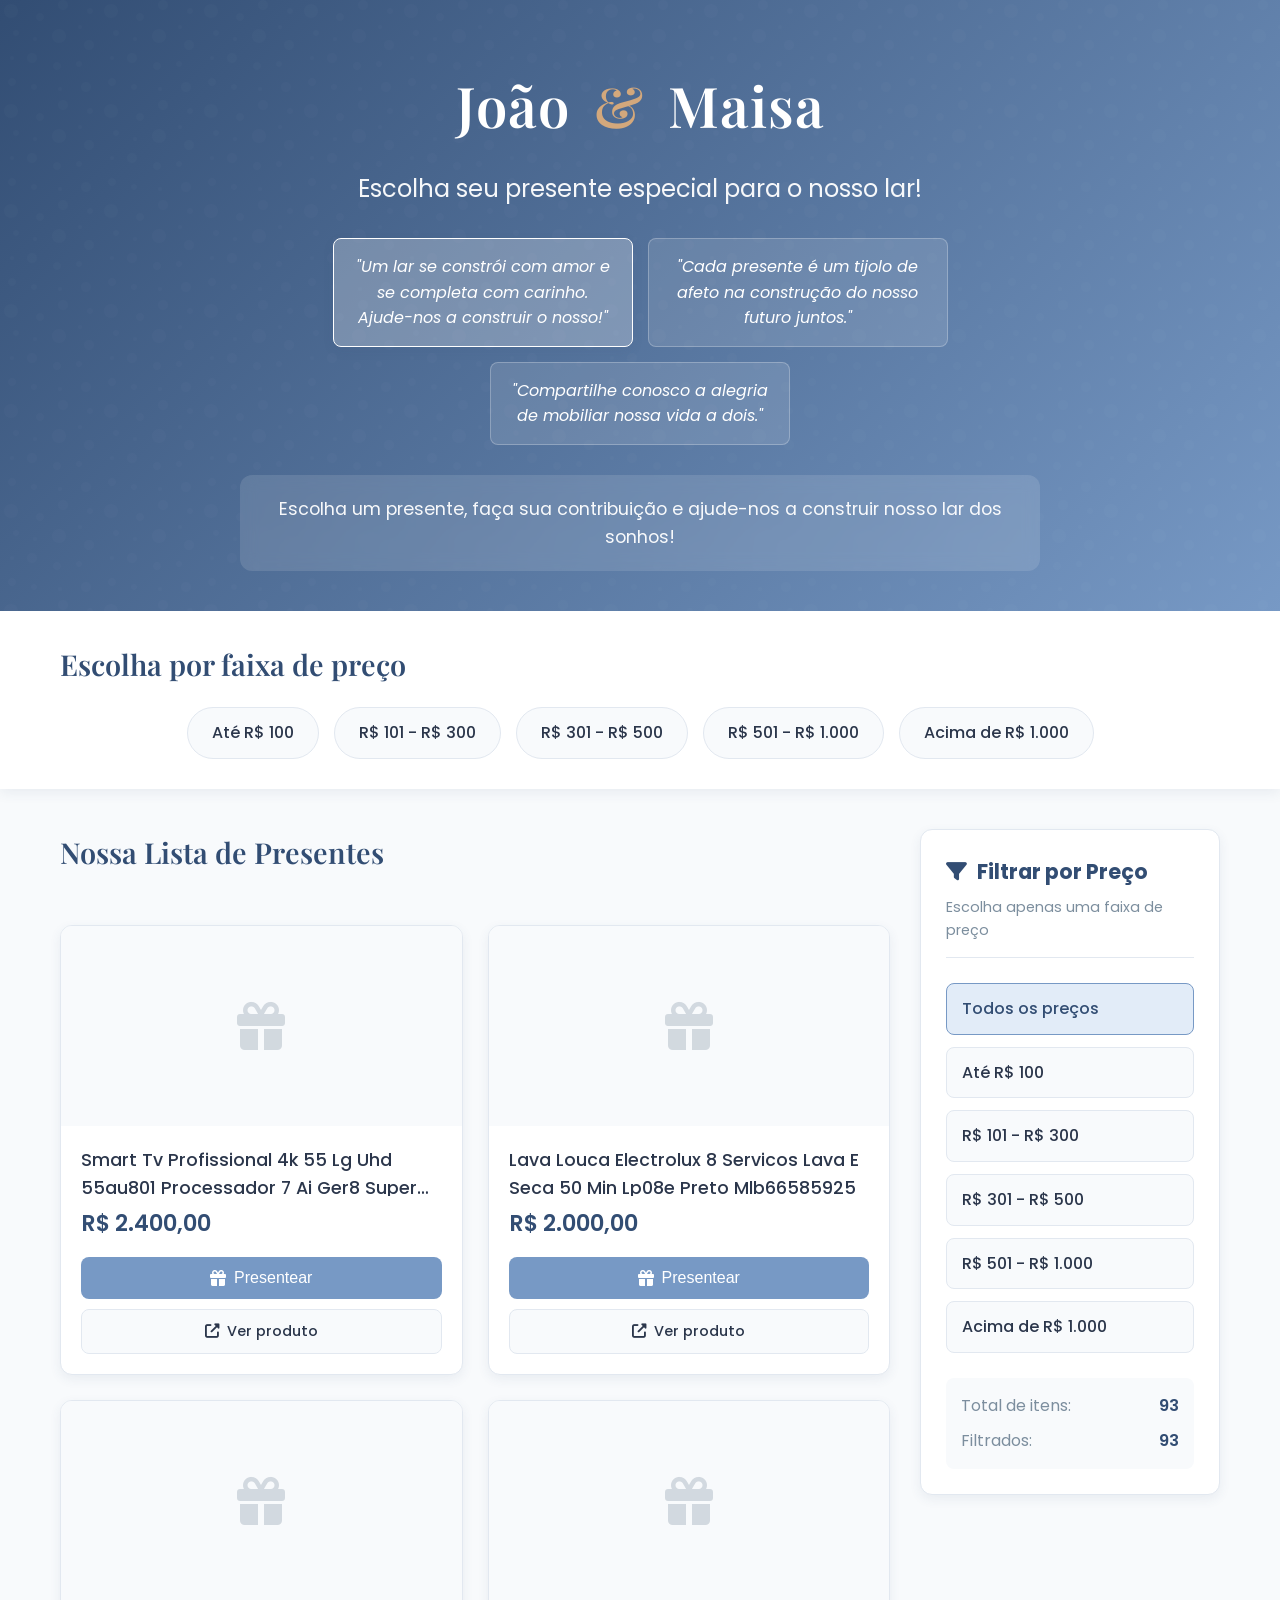
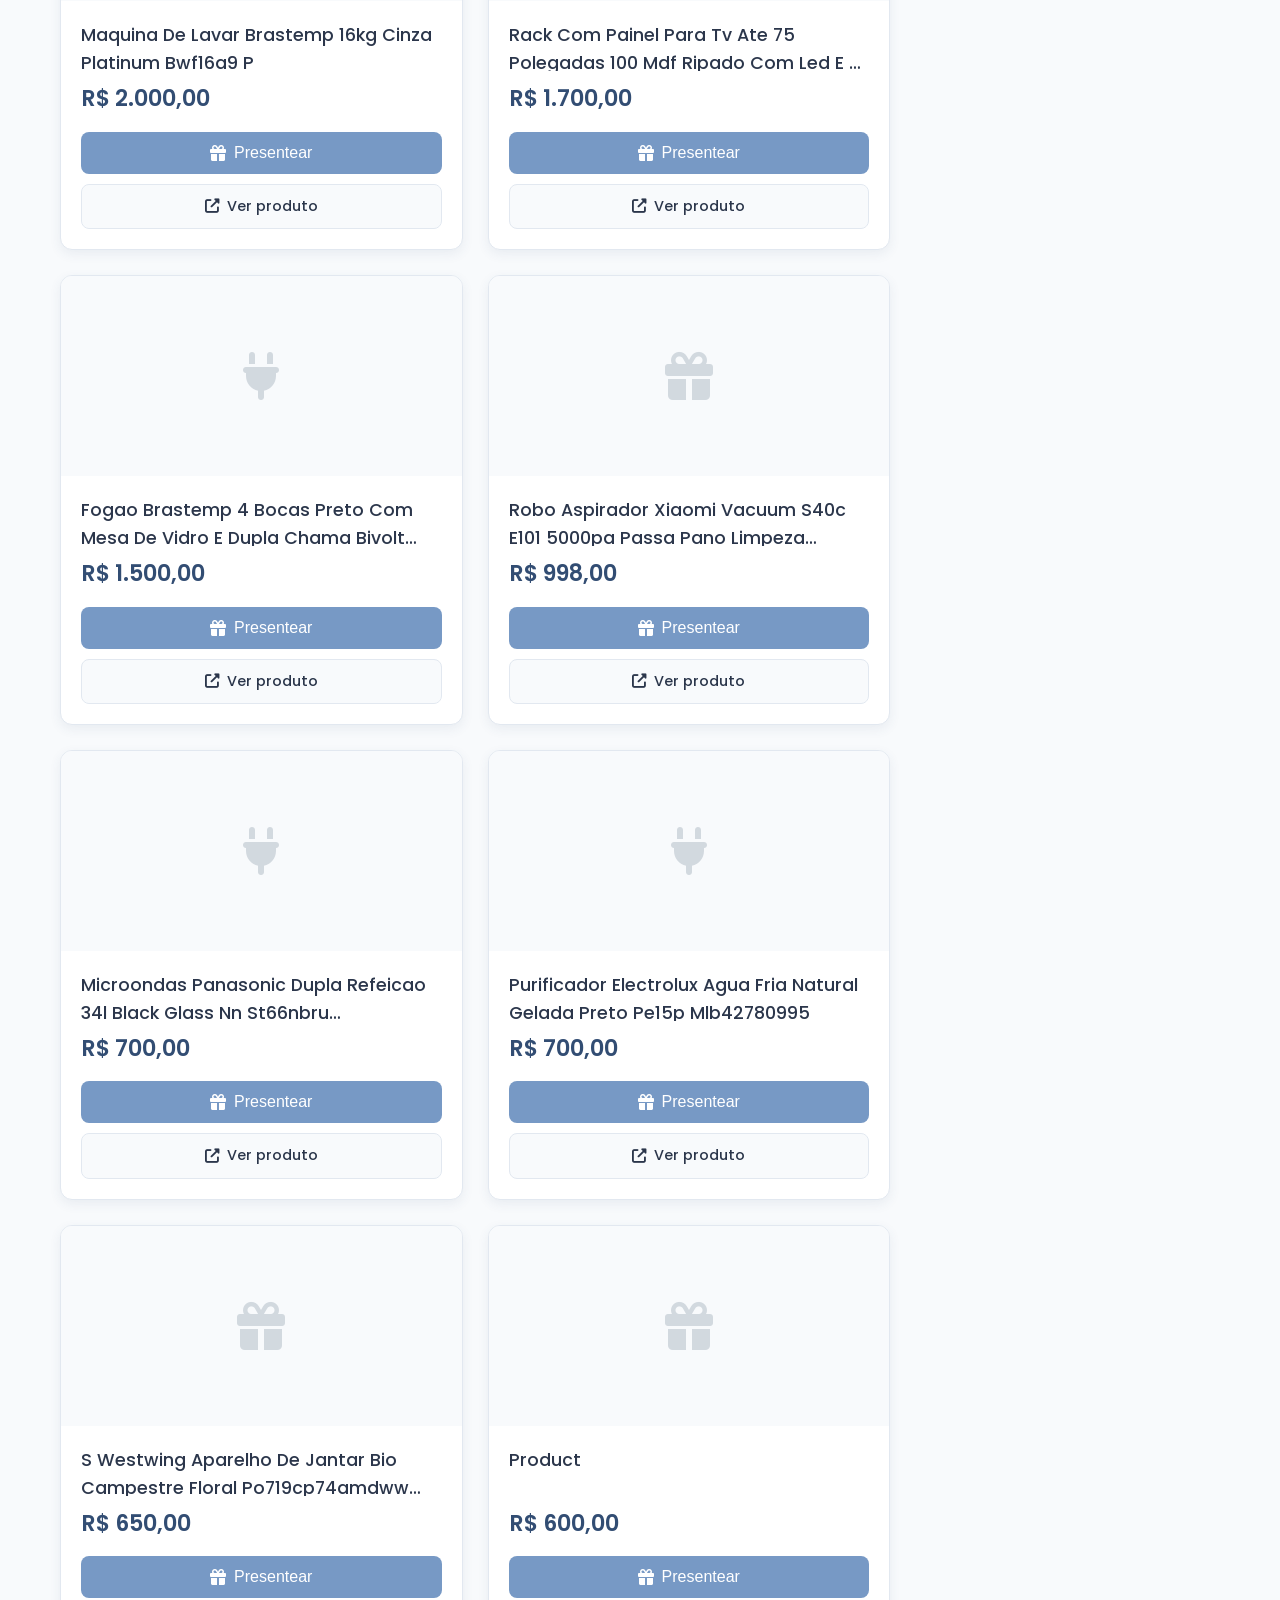
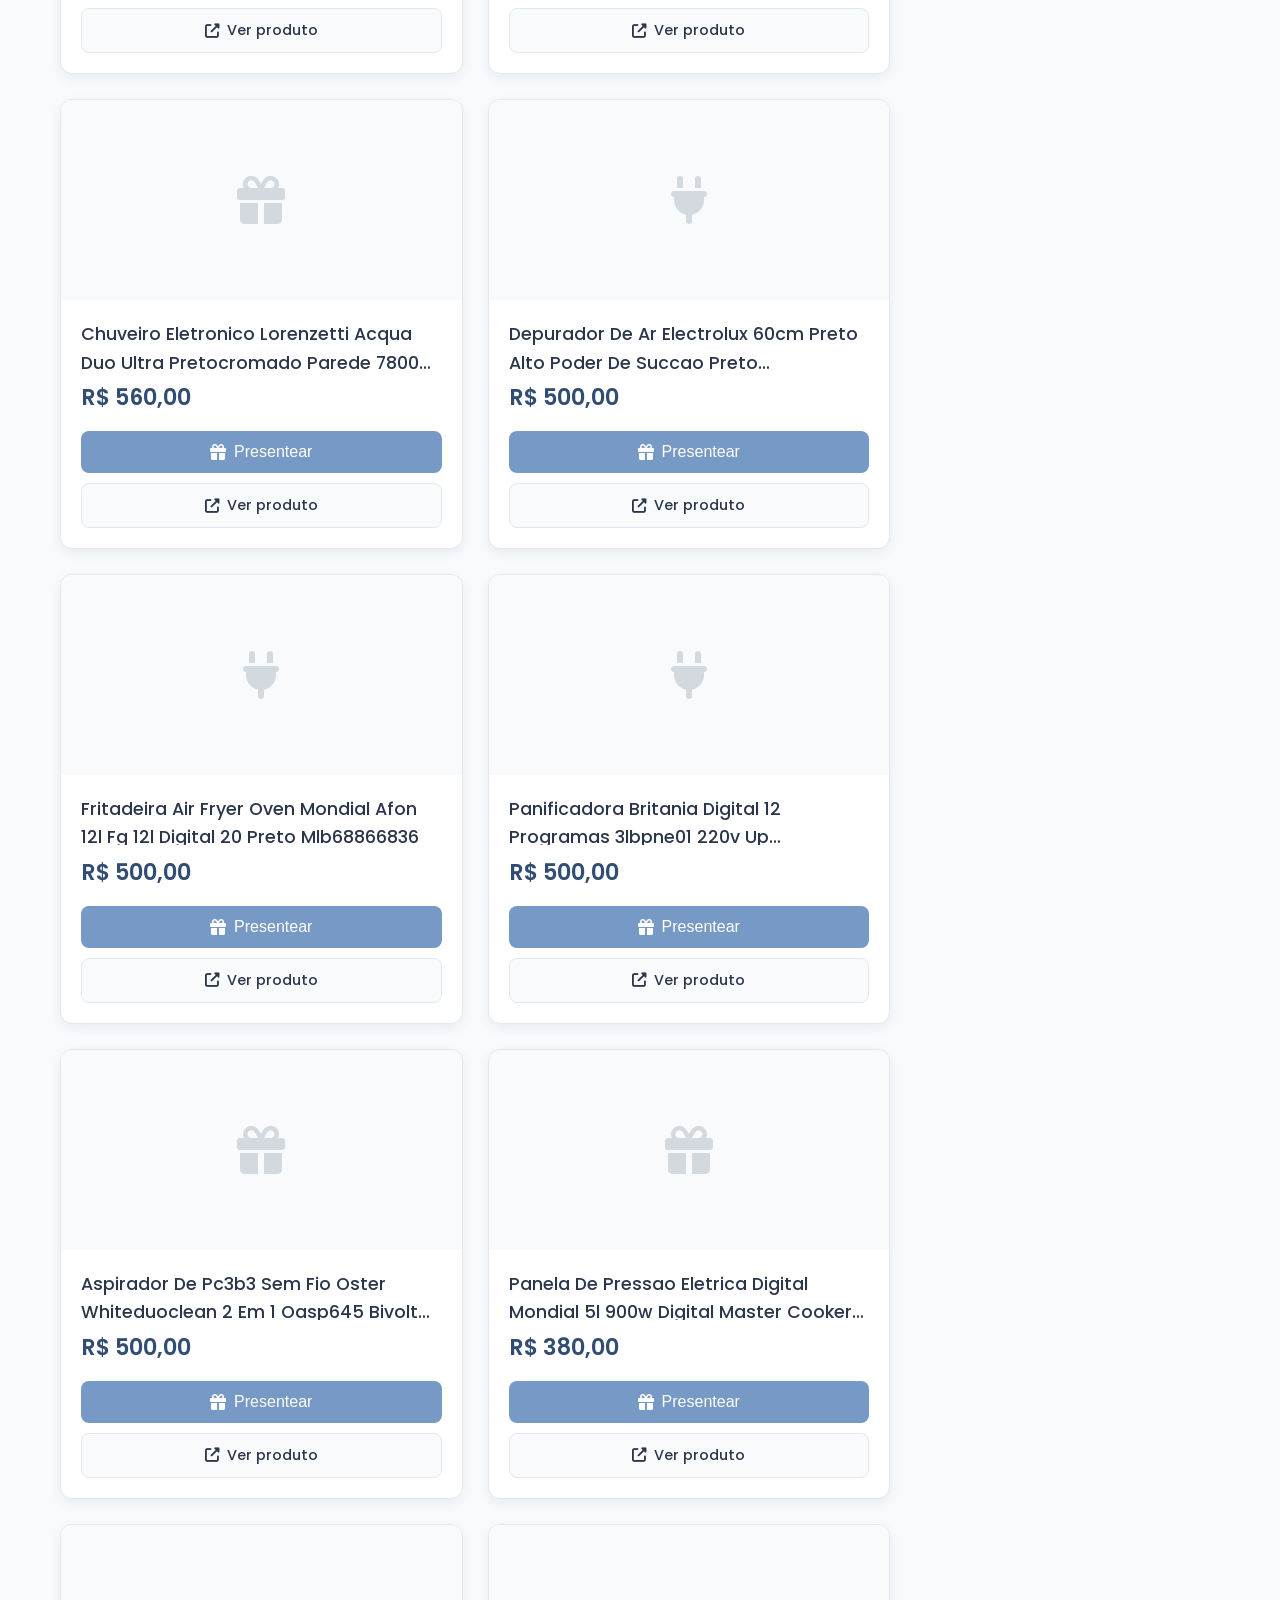
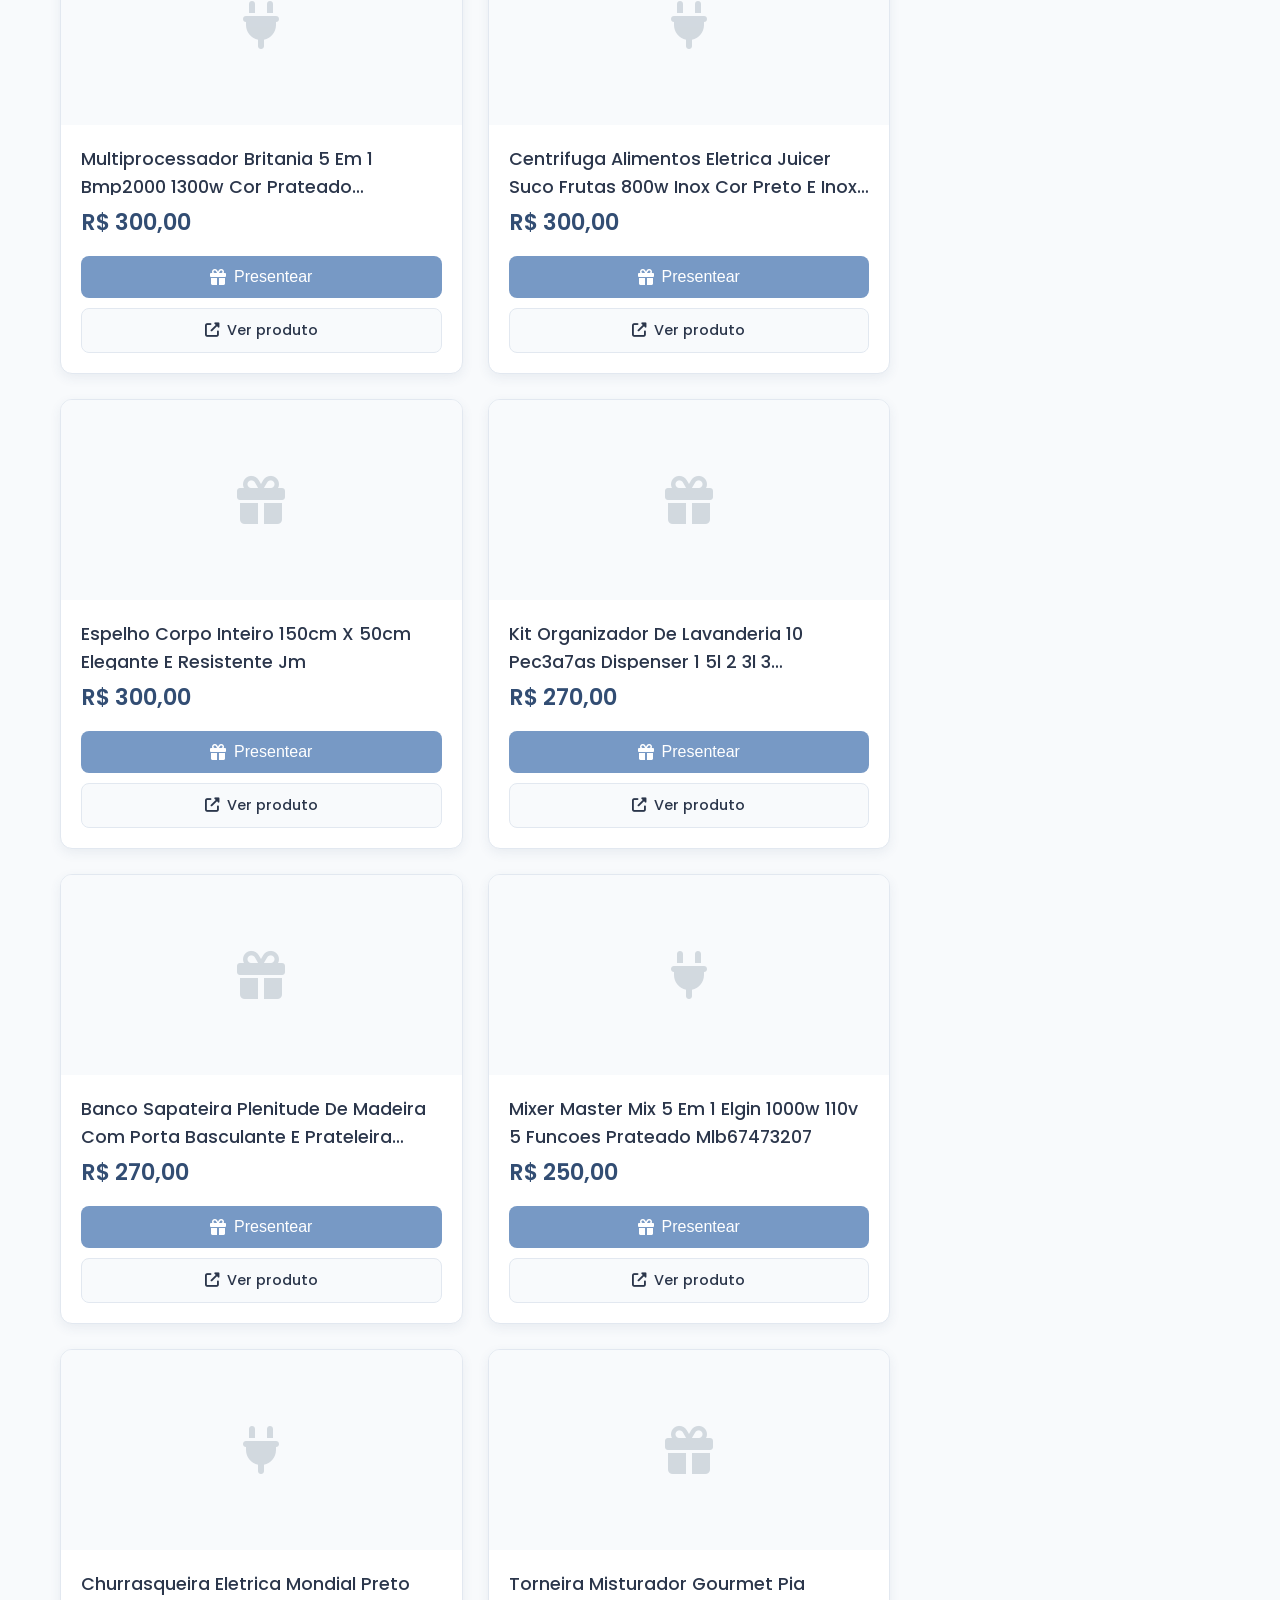
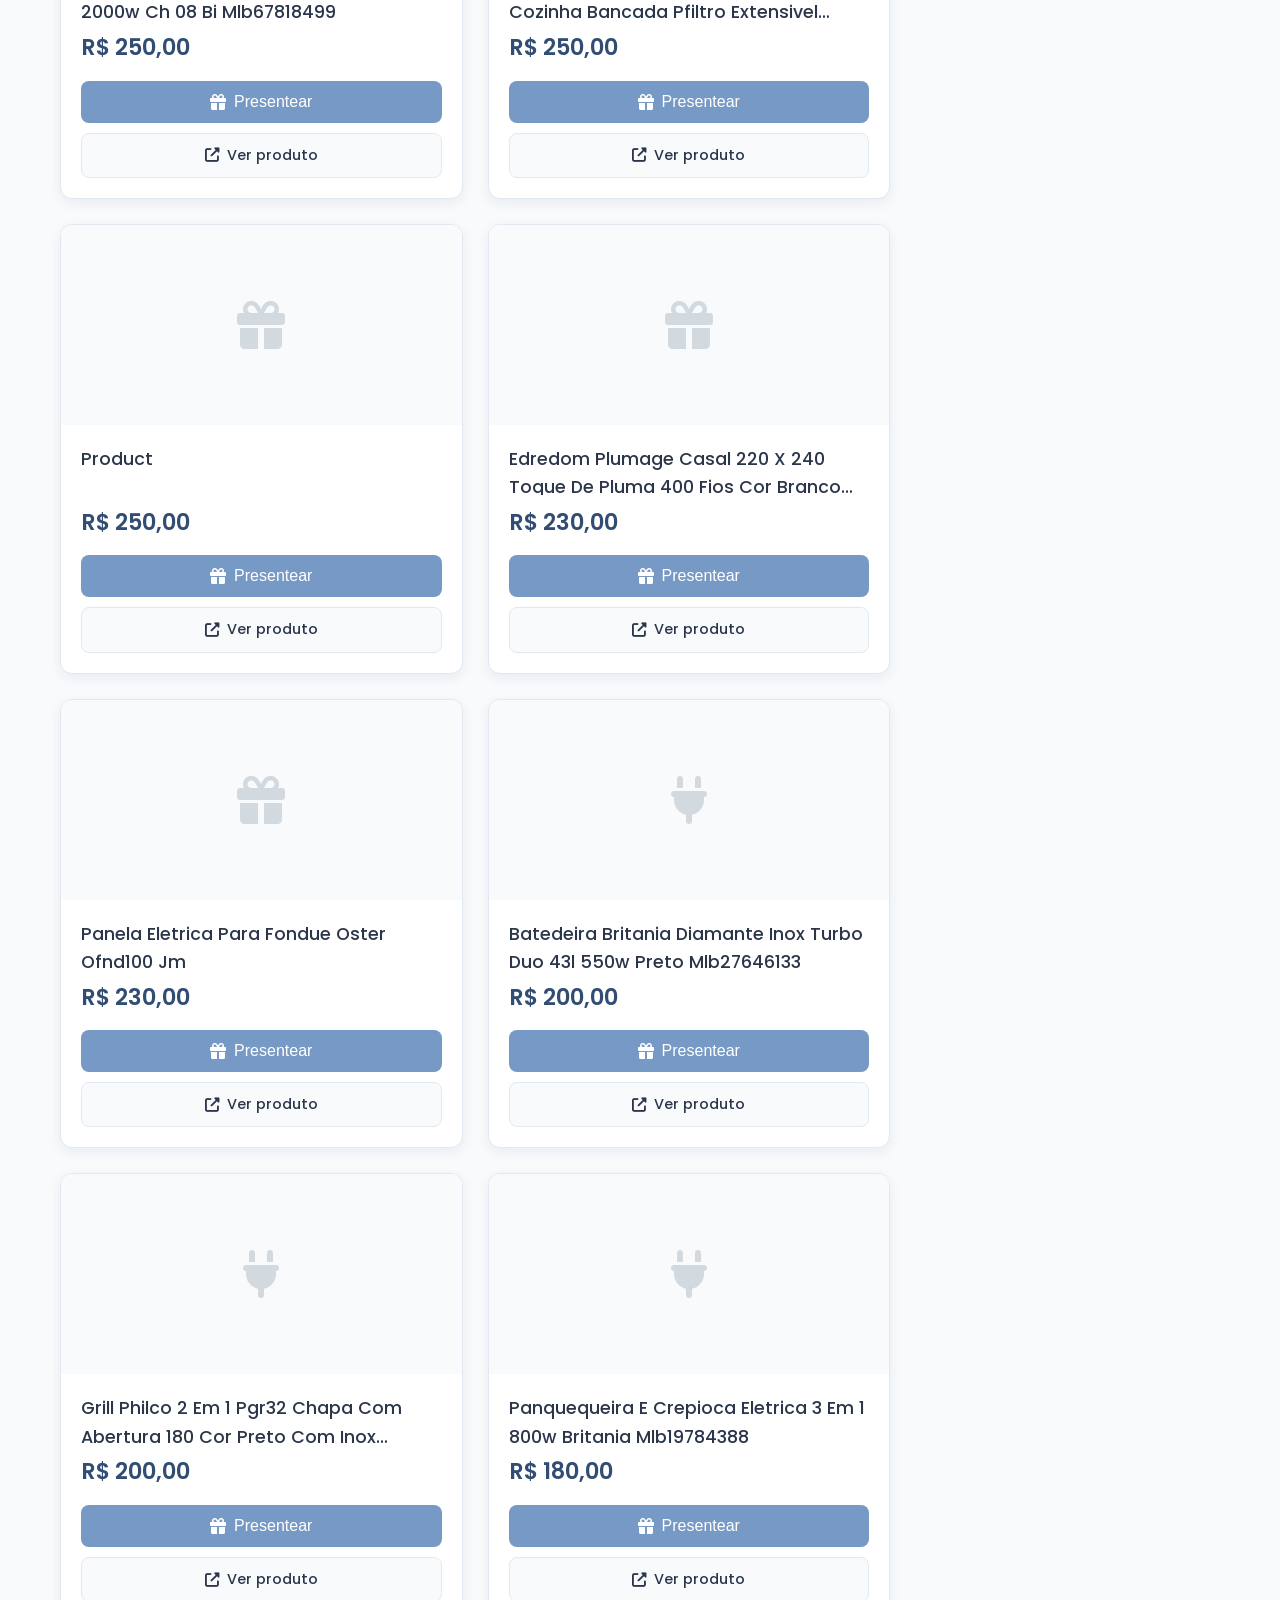
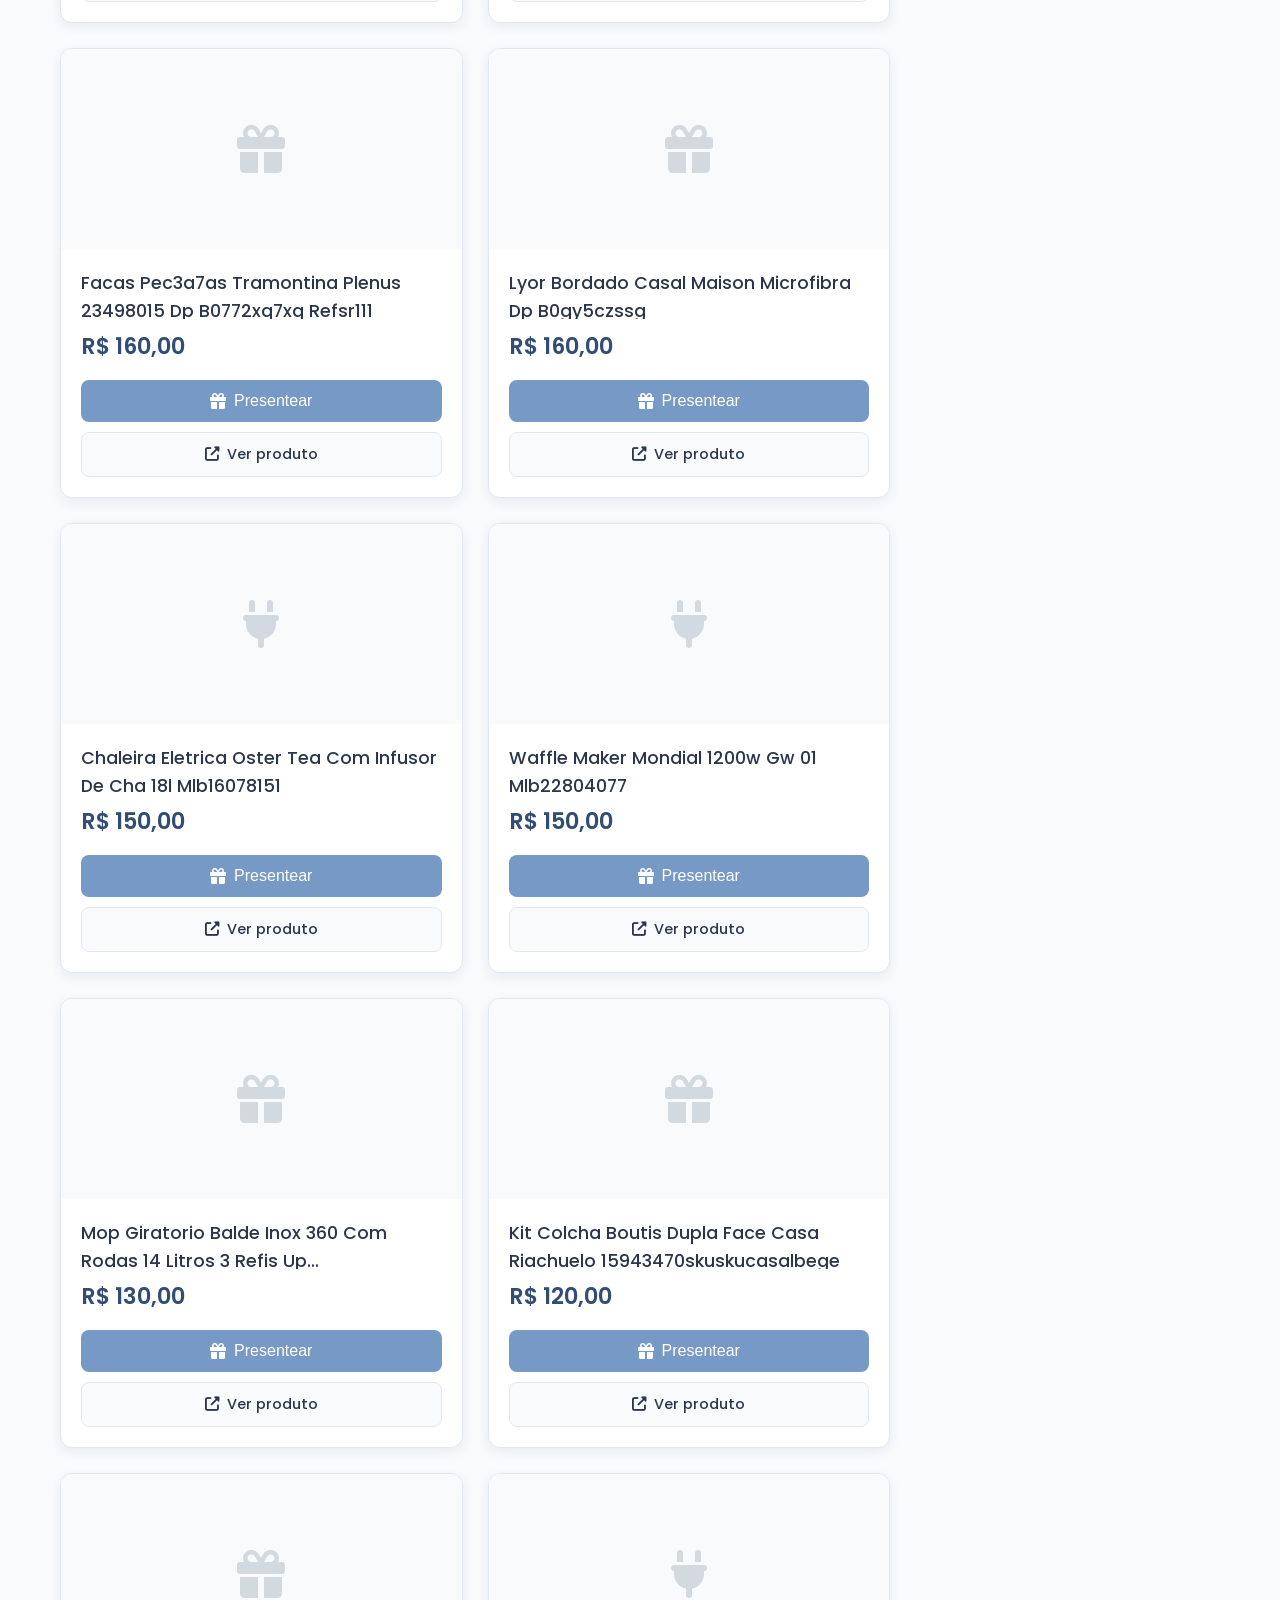
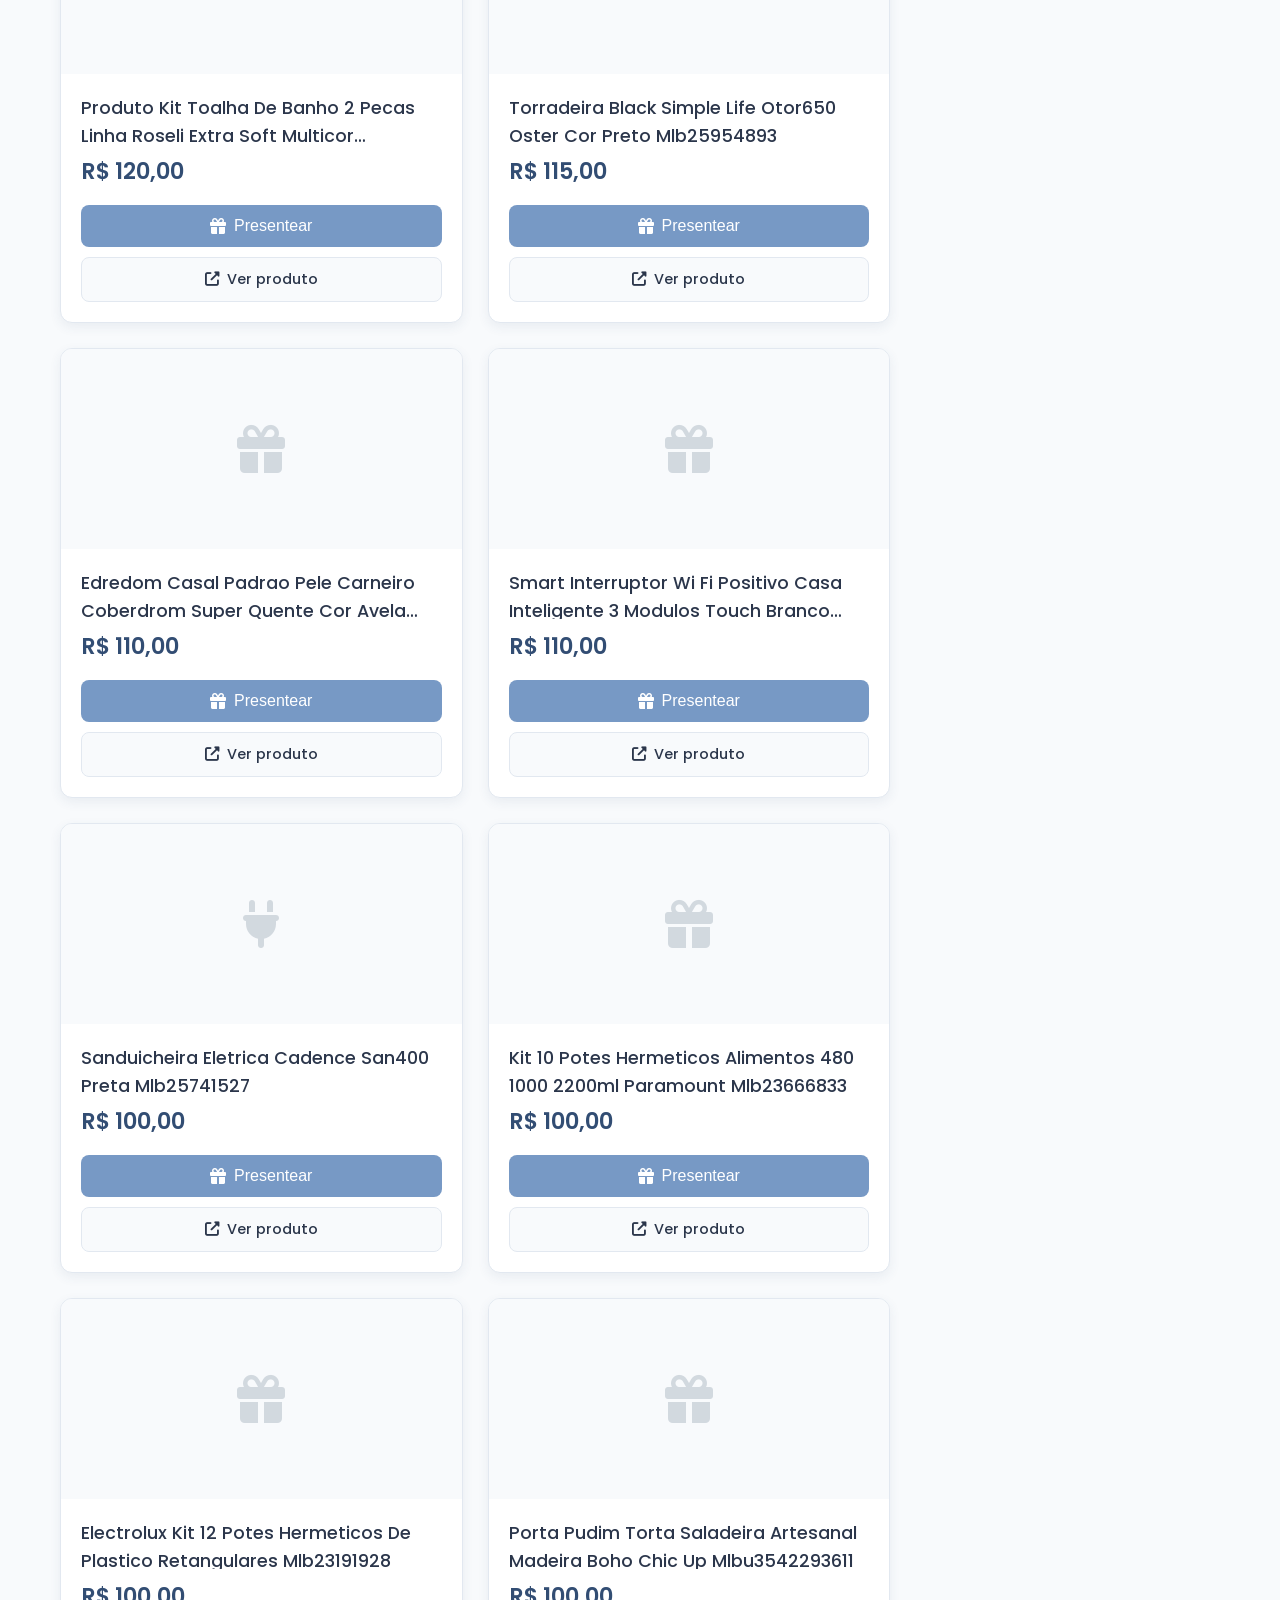
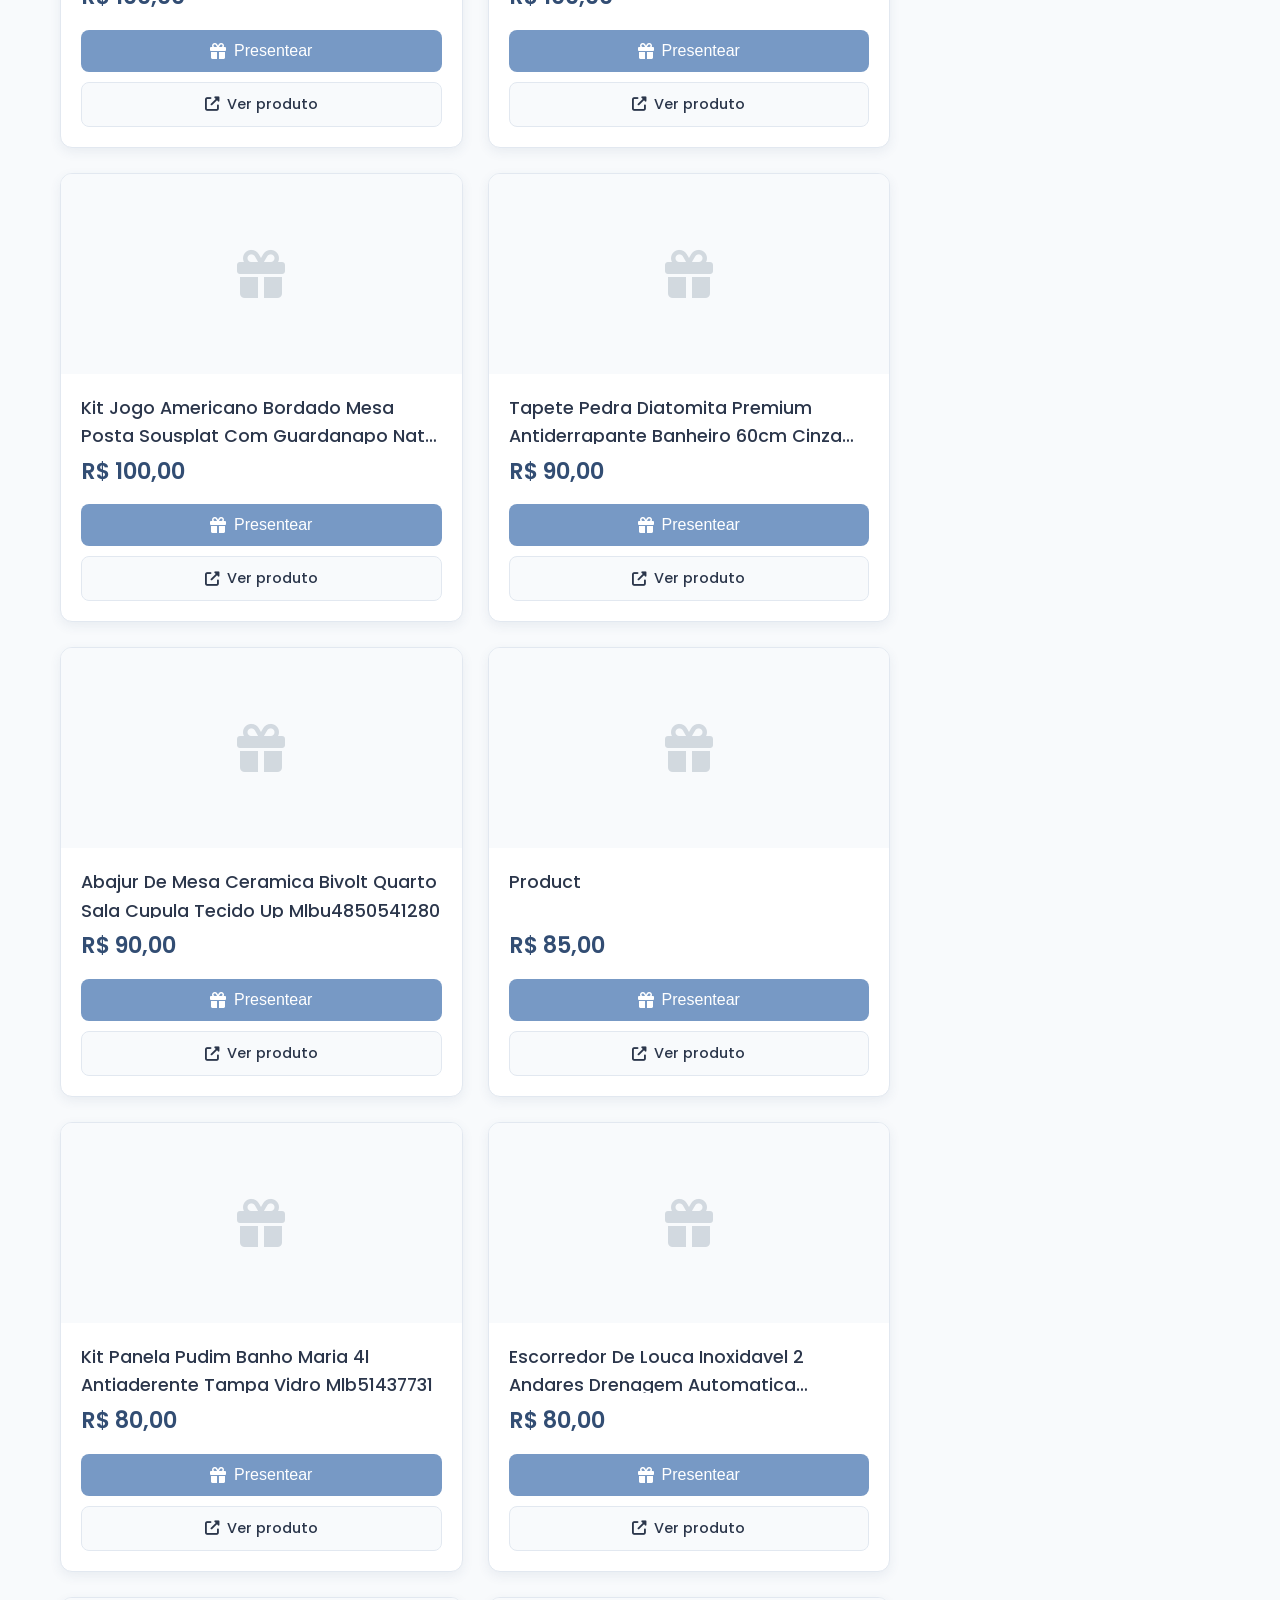
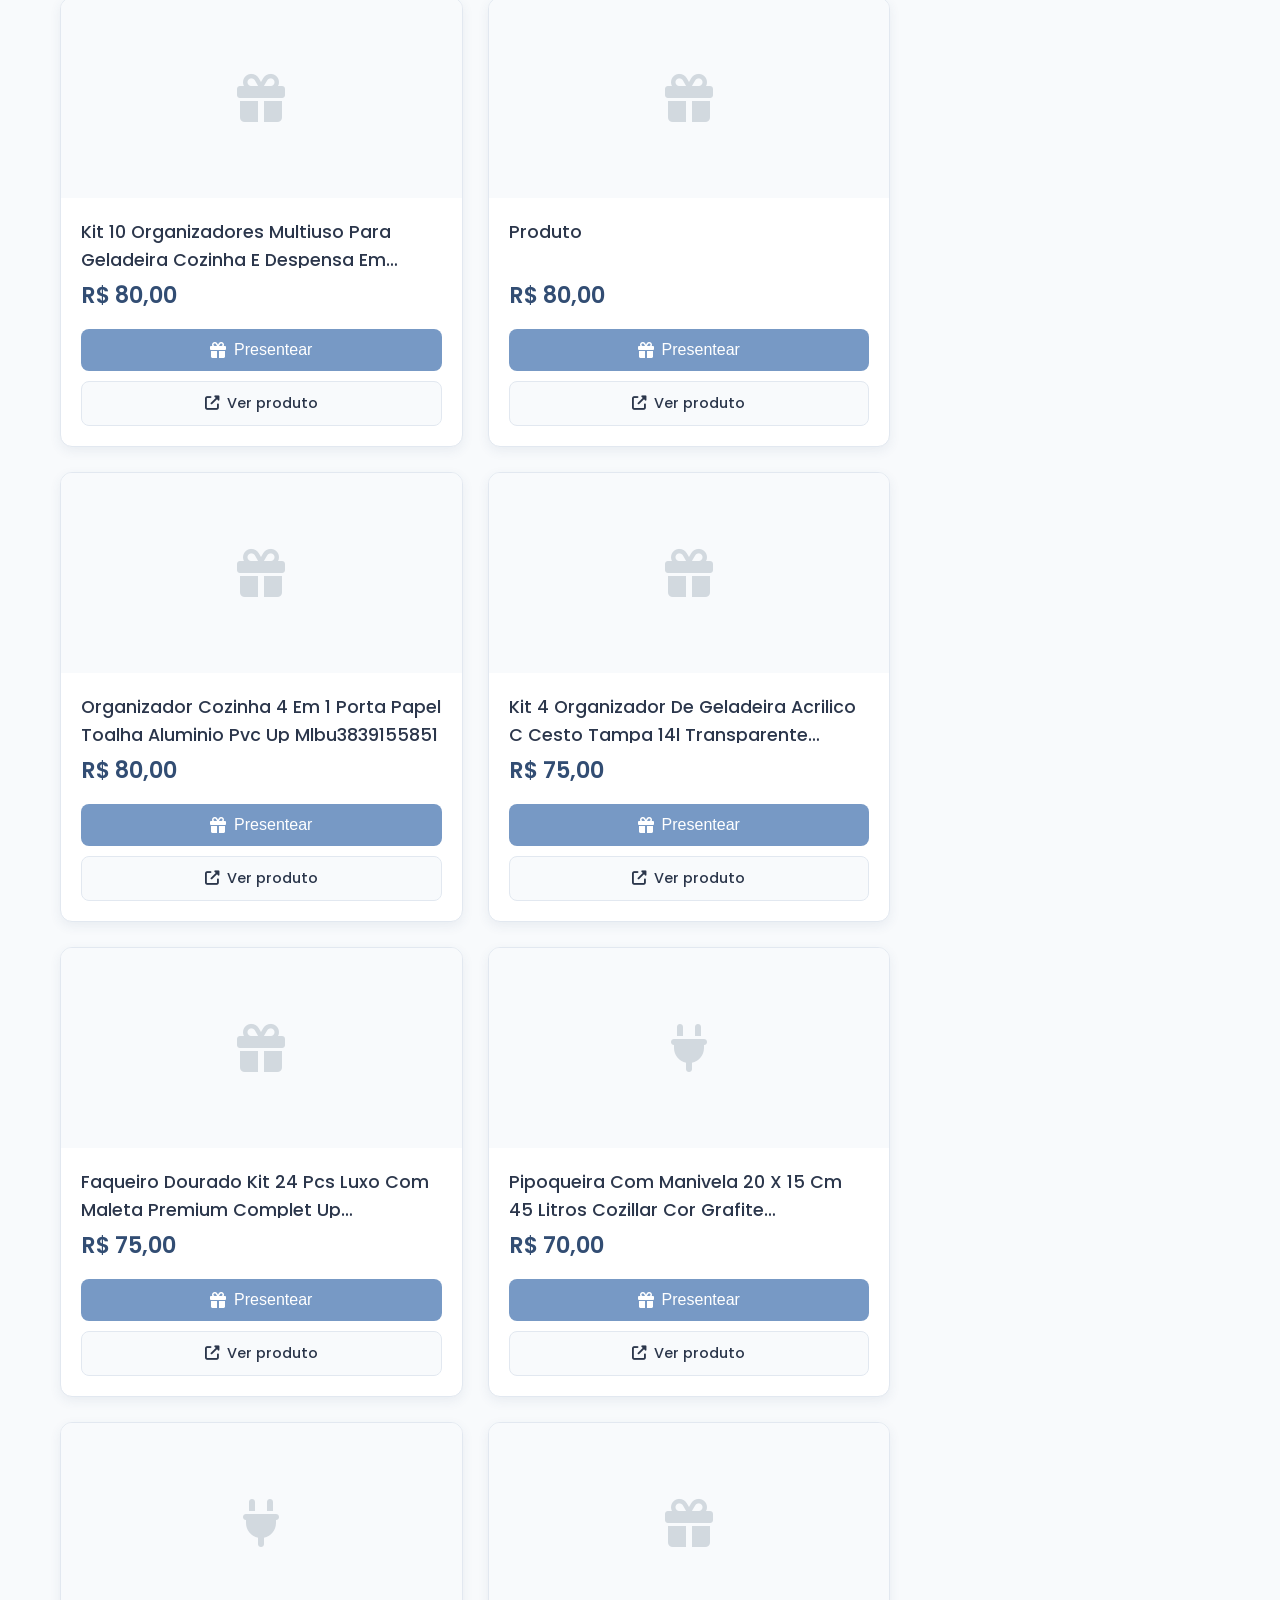
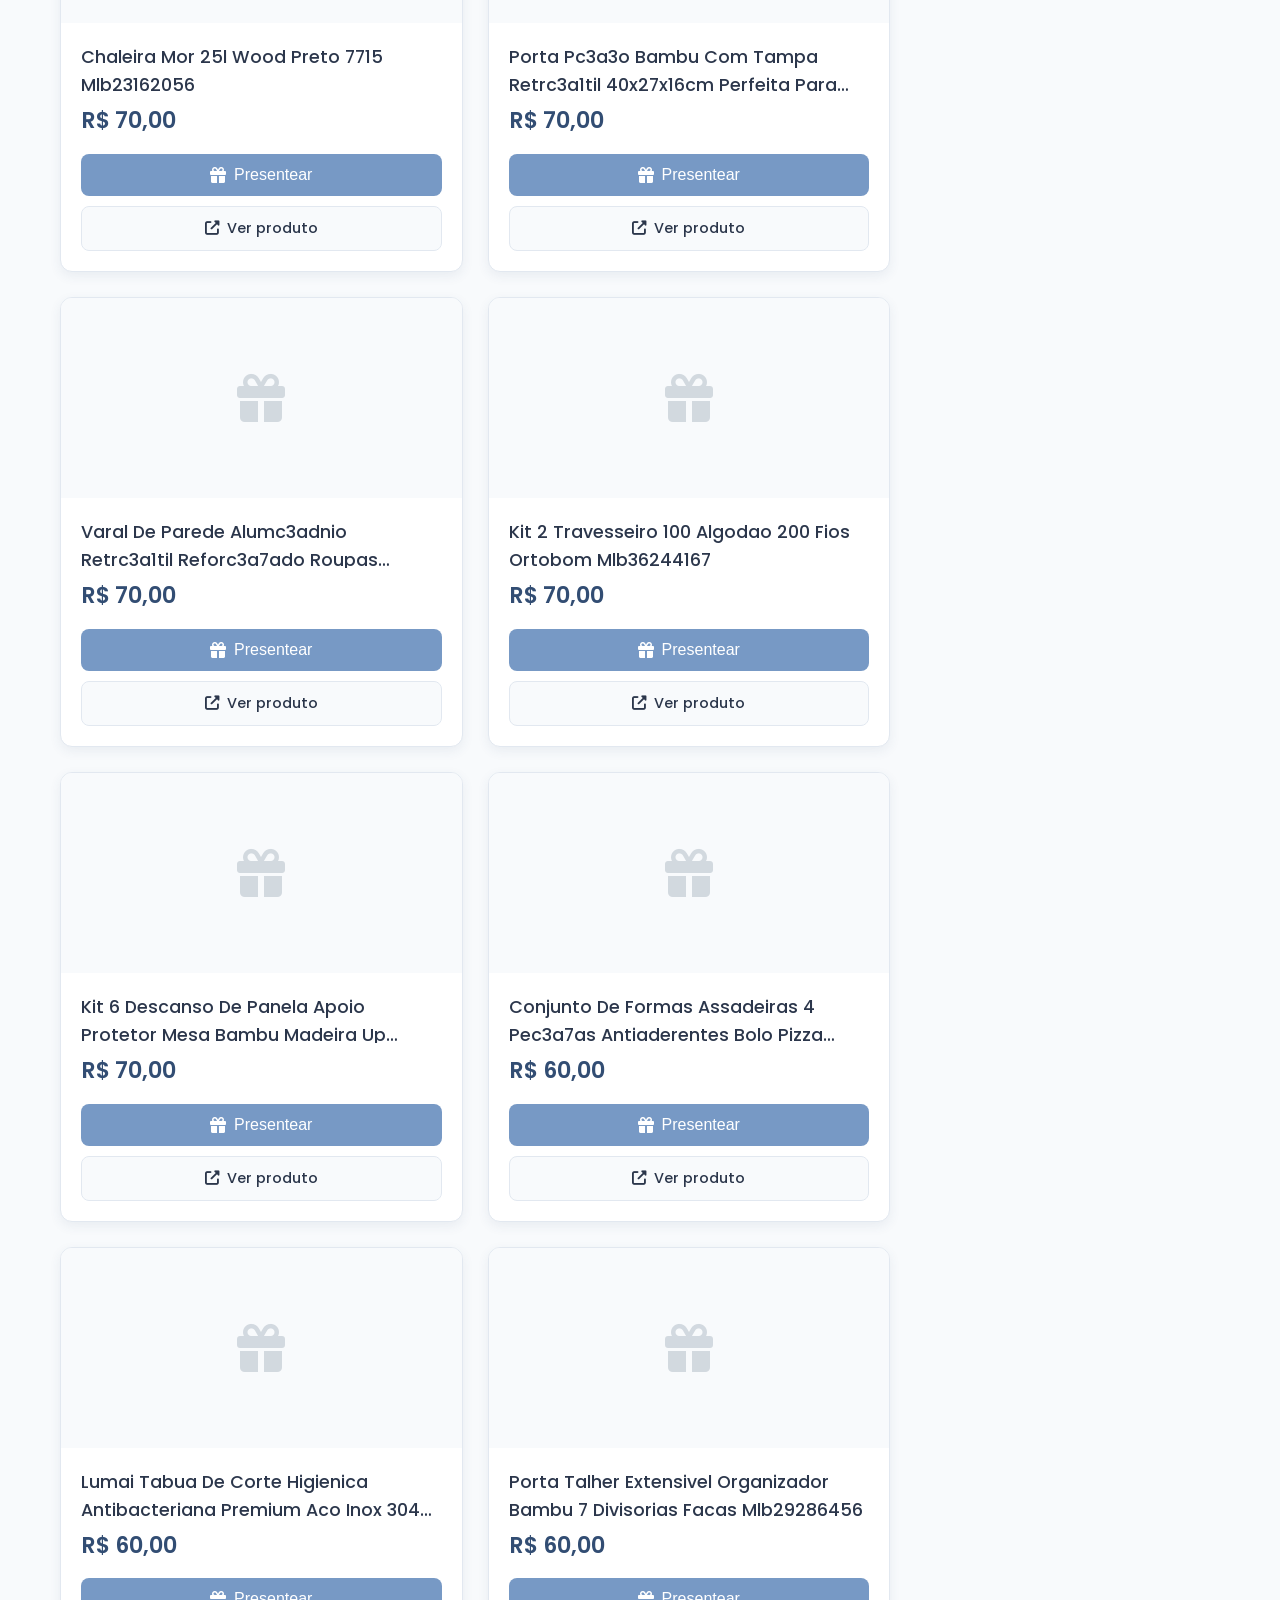
==== index.html @ a82e282a "Add files via upload" ====
<!DOCTYPE html>
<html lang="pt-BR">
<head>
    <meta charset="UTF-8">
    <meta name="viewport" content="width=device-width, initial-scale=1.0">
    <title>Lista de Presentes - João e Maisa</title>
    <link rel="stylesheet" href="style.css">
    <link rel="preconnect" href="https://fonts.googleapis.com">
    <link rel="preconnect" href="https://fonts.gstatic.com" crossorigin>
    <link href="https://fonts.googleapis.com/css2?family=Poppins:wght@300;400;500;600;700&family=Playfair+Display:wght@400;500;600&display=swap" rel="stylesheet">
    <link rel="stylesheet" href="https://cdnjs.cloudflare.com/ajax/libs/font-awesome/6.4.0/css/all.min.css">
</head>
<body>
    <!-- Header / Hero Section -->
    <header class="hero">
        <div class="hero-content">
            <h1 class="couple-names">João <span class="amp">&</span> Maisa</h1>
            
            <div class="welcome-message">
                <h2>Escolha seu presente especial para o nosso lar!</h2>
                <div class="message-options">
                    <div class="message-option" data-message="1">
                        "Um lar se constrói com amor e se completa com carinho. Ajude-nos a construir o nosso!"
                    </div>
                    <div class="message-option" data-message="2">
                        "Cada presente é um tijolo de afeto na construção do nosso futuro juntos."
                    </div>
                    <div class="message-option" data-message="3">
                        "Compartilhe conosco a alegria de mobiliar nossa vida a dois."
                    </div>
                </div>
            </div>
            
            <div class="hero-instructions">
                <p>Escolha um presente, faça sua contribuição e ajude-nos a construir nosso lar dos sonhos!</p>
            </div>
        </div>
    </header>

    <!-- Price Range Navigation -->
    <section class="price-navigation">
        <div class="container">
            <h3 class="section-title">Escolha por faixa de preço</h3>
            <div class="price-badges">
                <div class="price-badge" data-range="0-100">Até R$ 100</div>
                <div class="price-badge" data-range="101-300">R$ 101 - R$ 300</div>
                <div class="price-badge" data-range="301-500">R$ 301 - R$ 500</div>
                <div class="price-badge" data-range="501-1000">R$ 501 - R$ 1.000</div>
                <div class="price-badge" data-range="1001-2000">Acima de R$ 1.000</div>
            </div>
        </div>
    </section>

    <!-- Main Content -->
    <main class="main-content">
        <div class="container">
            <div class="content-wrapper">
                <!-- Products Grid -->
                <section class="products-section">
                    <div class="products-header">
                        <h3 class="section-title">Nossa Lista de Presentes</h3>
                    </div>
                    
                    <div class="products-grid" id="productsGrid">
                        <!-- Products will be loaded dynamically from links.txt -->
                    </div>
                    
                    <div class="products-empty" id="noProductsMessage">
                        <i class="fas fa-gift"></i>
                        <p>Nenhum produto encontrado nesta faixa de preço.</p>
                        <button class="btn-clear-filter" id="clearFilterBtn">Limpar filtro</button>
                    </div>
                </section>
                
                <!-- Price Filter Sidebar -->
                <aside class="filter-sidebar">
                    <div class="filter-header">
                        <h4><i class="fas fa-filter"></i> Filtrar por Preço</h4>
                        <p class="filter-info">Escolha apenas uma faixa de preço</p>
                    </div>
                    
                    <div class="filter-options" id="priceFilters">
                        <div class="filter-option">
                            <input type="radio" name="priceFilter" id="filterAll" value="all" checked>
                            <label for="filterAll">Todos os preços</label>
                        </div>
                        <div class="filter-option">
                            <input type="radio" name="priceFilter" id="filter0-100" value="0-100">
                            <label for="filter0-100">Até R$ 100</label>
                        </div>
                        <div class="filter-option">
                            <input type="radio" name="priceFilter" id="filter101-300" value="101-300">
                            <label for="filter101-300">R$ 101 - R$ 300</label>
                        </div>
                        <div class="filter-option">
                            <input type="radio" name="priceFilter" id="filter301-500" value="301-500">
                            <label for="filter301-500">R$ 301 - R$ 500</label>
                        </div>
                        <div class="filter-option">
                            <input type="radio" name="priceFilter" id="filter501-1000" value="501-1000">
                            <label for="filter501-1000">R$ 501 - R$ 1.000</label>
                        </div>
                        <div class="filter-option">
                            <input type="radio" name="priceFilter" id="filter1001-2000" value="1001-2000">
                            <label for="filter1001-2000">Acima de R$ 1.000</label>
                        </div>
                    </div>
                    
                    <div class="filter-stats">
                        <div class="stat-item">
                            <span class="stat-label">Total de itens:</span>
                            <span class="stat-value" id="totalItems">0</span>
                        </div>
                        <div class="stat-item">
                            <span class="stat-label">Filtrados:</span>
                            <span class="stat-value" id="filteredItems">0</span>
                        </div>
                    </div>
                </aside>
            </div>
        </div>
    </main>

    <!-- Voltage Warning Modal -->
    <div class="modal-overlay" id="voltageModal">
        <div class="modal">
            <div class="modal-header">
                <h3><i class="fas fa-exclamation-triangle"></i> Atenção Importante</h3>
                <button class="modal-close" id="closeModal">&times;</button>
            </div>
            <div class="modal-body">
                <div class="warning-icon">
                    <i class="fas fa-plug"></i>
                </div>
                <p class="warning-text">
                    Caso o presente escolhido seja um equipamento eletrônico ou eletrodoméstico, 
                    <strong>certifique-se de que a voltagem é 110V</strong>!
                </p>
                <p class="modal-info">
                    Nossa residência funciona com voltagem 110V. Verifique esta informação antes de prosseguir.
                </p>
            </div>
            <div class="modal-footer">
                <button class="btn btn-secondary" id="cancelBtn">Cancelar</button>
                <button class="btn btn-primary" id="understandBtn">Entendido</button>
            </div>
        </div>
    </div>

    <!-- Footer -->
    <footer class="footer">
        <div class="container">
            <div class="footer-content">
                <div class="footer-brand">
                    <h4>João & Maisa</h4>
                    <p>Construindo nosso lar com amor</p>
                </div>
                <div class="footer-contact">
                    <h5>Dúvidas?</h5>
                    <p>Entre em contato com os noivos:</p>
                    <div class="contact-info">
                        <div class="contact-item">
                            <i class="fas fa-phone"></i>
                            <span>João: (31) 98675-0249</span>
                        </div>
                        <div class="contact-item">
                            <i class="fas fa-phone"></i>
                            <span>Maisa: (31) 99699-7590</span>
                        </div>
                    </div>
                </div>
            </div>
            <div class="footer-bottom">
                <p>&copy; 2024 Lista de Presentes - João e Maisa. Todos os direitos reservados.</p>
            </div>
        </div>
    </footer>

    <!-- JavaScript -->
    <script src="script.js"></script>
</body>
</html>
---- style.css ----
/* Reset e configurações globais */
* {
    margin: 0;
    padding: 0;
    box-sizing: border-box;
}

:root {
    /* Paleta principal baseada em #7799C5 */
    --primary-color: #7799C5;
    --primary-light: #9BB5DE;
    --primary-lighter: #E2ECF8;
    --primary-dark: #50719E;
    --primary-darker: #324D73;
    
    /* Mapeamento para garantir retrocompatibilidade com seletores existentes */
    --dark-blue: #324D73;
    --accent-blue: #7799C5;
    --secondary-blue: #E2ECF8;
    
    /* Cores complementares e neutras */
    --secondary-color: #D3A87C;
    --accent-color: #5FA8A3;
    
    /* Cores de texto */
    --text-dark: #2B364B;
    --text-medium: #54667A;
    --text-light: #7C8E9E;
    
    /* Cores neutras */
    --white: #FFFFFF;
    --light-gray: #F8FAFC;
    --gray: #E2E8F0;
    --dark-gray: #CBD5E1;
    
    /* Cores de feedback */
    --success: #38A169;
    --warning: #DD6B20;
    --danger: #E53E3E;
    
    /* Efeitos visuais */
    --shadow: 0 4px 12px rgba(50, 77, 115, 0.08);
    --shadow-hover: 0 8px 24px rgba(50, 77, 115, 0.16);
    --radius: 12px;
    --radius-sm: 8px;
    --transition: all 0.3s ease;
}

body {
    font-family: 'Poppins', sans-serif;
    color: var(--text-dark);
    background-color: var(--light-gray);
    line-height: 1.6;
    min-height: 100vh;
    display: flex;
    flex-direction: column;
}

.container {
    max-width: 1200px;
    margin: 0 auto;
    padding: 0 20px;
}

/* Header / Hero Section */
.hero {
    background: linear-gradient(135deg, var(--primary-darker) 0%, var(--primary-color) 100%);
    color: var(--white);
    padding: 60px 0 40px;
    text-align: center;
    position: relative;
    overflow: hidden;
}

.hero::before {
    content: '';
    position: absolute;
    top: 0;
    left: 0;
    right: 0;
    bottom: 0;
    background: url("data:image/svg+xml,%3Csvg width='100' height='100' viewBox='0 0 100 100' xmlns='http://www.w3.org/2000/svg'%3E%3Cpath d='M11 18c3.866 0 7-3.134 7-7s-3.134-7-7-7-7 3.134-7 7 3.134 7 7 7zm48 25c3.866 0 7-3.134 7-7s-3.134-7-7-7-7 3.134-7 7 3.134 7 7 7zm-43-7c1.657 0 3-1.343 3-3s-1.343-3-3-3-3 1.343-3 3 1.343 3 3 3zm63 31c1.657 0 3-1.343 3-3s-1.343-3-3-3-3 1.343-3 3 1.343 3 3 3zM34 90c1.657 0 3-1.343 3-3s-1.343-3-3-3-3 1.343-3 3 1.343 3 3 3zm56-76c1.657 0 3-1.343 3-3s-1.343-3-3-3-3 1.343-3 3 1.343 3 3 3zM12 86c2.21 0 4-1.79 4-4s-1.79-4-4-4-4 1.79-4 4 1.79 4 4 4zm28-65c2.21 0 4-1.79 4-4s-1.79-4-4-4-4 1.79-4 4 1.79 4 4 4zm23-11c2.76 0 5-2.24 5-5s-2.24-5-5-5-5 2.24-5 5 2.24 5 5 5zm-6 60c2.21 0 4-1.79 4-4s-1.79-4-4-4-4 1.79-4 4 1.79 4 4 4zm29 22c2.76 0 5-2.24 5-5s-2.24-5-5-5-5 2.24-5 5 2.24 5 5 5zM32 63c2.76 0 5-2.24 5-5s-2.24-5-5-5-5 2.24-5 5 2.24 5 5 5zm57-13c2.76 0 5-2.24 5-5s-2.24-5-5-5-5 2.24-5 5 2.24 5 5 5zm-9-21c1.105 0 2-.895 2-2s-.895-2-2-2-2 .895-2 2 .895 2 2 2zM60 91c1.105 0 2-.895 2-2s-.895-2-2-2-2 .895-2 2 .895 2 2 2zM35 41c1.105 0 2-.895 2-2s-.895-2-2-2-2 .895-2 2 .895 2 2 2zM12 60c1.105 0 2-.895 2-2s-.895-2-2-2-2 .895-2 2 .895 2 2 2z' fill='%23ffffff' fill-opacity='0.1' fill-rule='evenodd'/%3E%3C/svg%3E");
    opacity: 0.15;
}

.hero-content {
    position: relative;
    z-index: 1;
    max-width: 800px;
    margin: 0 auto;
}

.couple-names {
    font-family: 'Playfair Display', serif;
    font-size: 3.5rem;
    font-weight: 600;
    margin-bottom: 20px;
    letter-spacing: 1px;
}

.couple-names .amp {
    color: var(--secondary-color);
    margin: 0 10px;
}

.welcome-message h2 {
    font-size: 1.5rem;
    font-weight: 400;
    margin-bottom: 30px;
    opacity: 0.95;
}

.message-options {
    display: flex;
    flex-wrap: wrap;
    gap: 15px;
    justify-content: center;
    margin-bottom: 30px;
}

.message-option {
    background: rgba(255, 255, 255, 0.12);
    border: 1px solid rgba(255, 255, 255, 0.25);
    border-radius: var(--radius-sm);
    padding: 15px;
    max-width: 300px;
    cursor: pointer;
    transition: var(--transition);
    font-style: italic;
}

.message-option:hover {
    background: rgba(255, 255, 255, 0.2);
    transform: translateY(-2px);
}

.message-option.active {
    background: rgba(255, 255, 255, 0.25);
    border-color: var(--white);
    box-shadow: var(--shadow);
}

.hero-instructions {
    background: rgba(255, 255, 255, 0.12);
    border-radius: var(--radius);
    padding: 20px;
    margin-top: 20px;
    backdrop-filter: blur(8px);
}

.hero-instructions p {
    font-size: 1.1rem;
    opacity: 0.95;
}

/* Price Navigation */
.price-navigation {
    background-color: var(--white);
    padding: 30px 0;
    box-shadow: var(--shadow);
}

.section-title {
    font-family: 'Playfair Display', serif;
    font-size: 1.8rem;
    font-weight: 600;
    margin-bottom: 20px;
    color: var(--primary-darker);
}

.price-badges {
    display: flex;
    flex-wrap: wrap;
    gap: 15px;
    justify-content: center;
}

.price-badge {
    background-color: var(--light-gray);
    border: 1px solid var(--gray);
    border-radius: 50px;
    padding: 12px 24px;
    font-weight: 500;
    cursor: pointer;
    transition: var(--transition);
    color: var(--text-dark);
}

.price-badge:hover {
    background-color: var(--primary-lighter);
    border-color: var(--primary-light);
    color: var(--primary-darker);
}

.price-badge.active {
    background-color: var(--primary-color);
    border-color: var(--primary-dark);
    color: var(--white);
    box-shadow: var(--shadow);
}

/* Main Content */
.main-content {
    flex: 1;
    padding: 40px 0;
}

.content-wrapper {
    display: flex;
    gap: 30px;
}

/* Products Section */
.products-section {
    flex: 1;
}

.products-header {
    display: flex;
    justify-content: space-between;
    align-items: center;
    margin-bottom: 30px;
}

.sort-info {
    display: flex;
    align-items: center;
    gap: 10px;
    background-color: var(--white);
    padding: 10px 15px;
    border-radius: var(--radius-sm);
    box-shadow: var(--shadow);
}

.sort-label {
    color: var(--text-light);
}

.sort-value {
    font-weight: 600;
    color: var(--primary-darker);
}

.products-grid {
    display: grid;
    grid-template-columns: repeat(auto-fill, minmax(280px, 1fr));
    gap: 25px;
    margin-bottom: 40px;
}

.product-card {
    background-color: var(--white);
    border-radius: var(--radius);
    overflow: hidden;
    box-shadow: var(--shadow);
    transition: var(--transition);
    position: relative;
    border: 1px solid var(--gray);
}

.product-card:hover {
    transform: translateY(-5px);
    box-shadow: var(--shadow-hover);
    border-color: var(--primary-light);
}

.product-image {
    height: 200px;
    background-color: var(--light-gray);
    background-image: url('imagens/placeholder.jpg');
    background-size: contain;
    background-repeat: no-repeat;
    background-position: center;
    display: flex;
    align-items: center;
    justify-content: center;
    color: var(--text-light);
}

.product-image i {
    font-size: 3rem;
    opacity: 0.3;
}

.product-info {
    padding: 20px;
}

.product-name {
    font-size: 1.1rem;
    font-weight: 500;
    margin-bottom: 10px;
    color: var(--text-dark);
    height: 50px;
    overflow: hidden;
    display: -webkit-box;
    -webkit-line-clamp: 2;
    -webkit-box-orient: vertical;
}

.product-price {
    font-size: 1.4rem;
    font-weight: 600;
    color: var(--primary-darker);
    margin-bottom: 15px;
}

.btn-presentear {
    width: 100%;
    padding: 12px;
    background-color: var(--primary-color);
    color: var(--white);
    border: none;
    border-radius: var(--radius-sm);
    font-size: 1rem;
    font-weight: 500;
    cursor: pointer;
    transition: var(--transition);
    display: flex;
    align-items: center;
    justify-content: center;
    gap: 8px;
}

.btn-presentear:hover {
    background-color: var(--primary-dark);
}

.btn-presentear:disabled {
    background-color: var(--dark-gray);
    cursor: not-allowed;
}

.product-actions {
    display: flex;
    flex-direction: column;
    gap: 10px;
    margin-top: 10px;
}

.btn-comprar-externo {
    width: 100%;
    padding: 10px;
    background-color: var(--light-gray);
    color: var(--text-dark);
    border: 1px solid var(--gray);
    border-radius: var(--radius-sm);
    font-size: 0.9rem;
    font-weight: 500;
    cursor: pointer;
    transition: var(--transition);
    display: flex;
    align-items: center;
    justify-content: center;
    gap: 8px;
    text-decoration: none;
    text-align: center;
}

.btn-comprar-externo:hover {
    background-color: var(--gray);
    border-color: var(--dark-gray);
    color: var(--primary-darker);
    text-decoration: none;
}

.products-empty {
    text-align: center;
    padding: 60px 20px;
    background-color: var(--white);
    border-radius: var(--radius);
    box-shadow: var(--shadow);
    display: none;
}

.products-empty i {
    font-size: 4rem;
    color: var(--primary-color);
    margin-bottom: 20px;
}

.products-empty p {
    font-size: 1.2rem;
    color: var(--text-light);
    margin-bottom: 20px;
}

.btn-clear-filter {
    padding: 10px 20px;
    background-color: var(--primary-color);
    color: var(--white);
    border: none;
    border-radius: var(--radius-sm);
    font-weight: 500;
    cursor: pointer;
    transition: var(--transition);
}

.btn-clear-filter:hover {
    background-color: var(--primary-dark);
}

/* Filter Sidebar */
.filter-sidebar {
    width: 300px;
    background-color: var(--white);
    border-radius: var(--radius);
    padding: 25px;
    box-shadow: var(--shadow);
    align-self: flex-start;
    border: 1px solid var(--gray);
}

.filter-header {
    margin-bottom: 25px;
    padding-bottom: 15px;
    border-bottom: 1px solid var(--gray);
}

.filter-header h4 {
    display: flex;
    align-items: center;
    gap: 10px;
    font-size: 1.3rem;
    color: var(--primary-darker);
    margin-bottom: 8px;
}

.filter-info {
    color: var(--text-light);
    font-size: 0.9rem;
}

.filter-options {
    margin-bottom: 25px;
}

.filter-option {
    margin-bottom: 12px;
}

.filter-option input[type="radio"] {
    display: none;
}

.filter-option label {
    display: block;
    padding: 12px 15px;
    background-color: var(--light-gray);
    border: 1px solid var(--gray);
    border-radius: var(--radius-sm);
    cursor: pointer;
    transition: var(--transition);
    font-weight: 500;
}

.filter-option input[type="radio"]:checked + label {
    background-color: var(--primary-lighter);
    border-color: var(--primary-color);
    color: var(--primary-darker);
}

.filter-option label:hover {
    background-color: var(--primary-lighter);
    border-color: var(--primary-light);
}

.filter-stats {
    background-color: var(--light-gray);
    border-radius: var(--radius-sm);
    padding: 15px;
}

.stat-item {
    display: flex;
    justify-content: space-between;
    margin-bottom: 10px;
}

.stat-item:last-child {
    margin-bottom: 0;
}

.stat-label {
    color: var(--text-light);
}

.stat-value {
    font-weight: 600;
    color: var(--primary-darker);
}

/* Modal */
.modal-overlay {
    position: fixed;
    top: 0;
    left: 0;
    right: 0;
    bottom: 0;
    background-color: rgba(43, 54, 75, 0.6);
    display: flex;
    align-items: center;
    justify-content: center;
    z-index: 1000;
    opacity: 0;
    visibility: hidden;
    transition: var(--transition);
}

.modal-overlay.active {
    opacity: 1;
    visibility: visible;
}

.modal {
    background-color: var(--white);
    border-radius: var(--radius);
    width: 90%;
    max-width: 500px;
    box-shadow: 0 10px 30px rgba(0, 0, 0, 0.15);
    overflow: hidden;
}

.modal-header {
    background-color: var(--warning);
    color: var(--white);
    padding: 20px;
    display: flex;
    justify-content: space-between;
    align-items: center;
}

.modal-header h3 {
    display: flex;
    align-items: center;
    gap: 10px;
    font-size: 1.3rem;
}

.modal-close {
    background: none;
    border: none;
    font-size: 2rem;
    cursor: pointer;
    color: var(--white);
    line-height: 1;
    transition: var(--transition);
}

.modal-close:hover {
    color: var(--light-gray);
    transform: scale(1.1);
}

.modal-body {
    padding: 30px 20px;
    text-align: center;
}

.warning-icon {
    font-size: 3rem;
    color: var(--warning);
    margin-bottom: 20px;
}

.warning-text {
    font-size: 1.2rem;
    margin-bottom: 15px;
    color: var(--text-dark);
}

.modal-info {
    color: var(--text-light);
    font-size: 0.95rem;
}

.modal-footer {
    padding: 20px;
    display: flex;
    gap: 15px;
    justify-content: flex-end;
    border-top: 1px solid var(--gray);
}

.btn {
    padding: 12px 24px;
    border: none;
    border-radius: var(--radius-sm);
    font-size: 1rem;
    font-weight: 500;
    cursor: pointer;
    transition: var(--transition);
}

.btn-primary {
    background-color: var(--primary-color);
    color: var(--white);
}

.btn-primary:hover {
    background-color: var(--primary-dark);
}

.btn-secondary {
    background-color: var(--gray);
    color: var(--text-dark);
}

.btn-secondary:hover {
    background-color: var(--dark-gray);
}

/* Footer */
.footer {
    background-color: var(--primary-darker);
    color: var(--white);
    padding: 40px 0 20px;
    margin-top: 40px;
}

.footer-content {
    display: flex;
    justify-content: space-between;
    flex-wrap: wrap;
    gap: 30px;
    margin-bottom: 30px;
}

.footer-brand h4 {
    font-family: 'Playfair Display', serif;
    font-size: 1.8rem;
    margin-bottom: 10px;
}

.footer-brand p {
    opacity: 0.8;
}

.footer-contact h5 {
    font-size: 1.2rem;
    margin-bottom: 15px;
}

.contact-info {
    display: flex;
    flex-direction: column;
    gap: 10px;
}

.contact-item {
    display: flex;
    align-items: center;
    gap: 10px;
}

.contact-item i {
    color: var(--primary-light);
}

.footer-bottom {
    padding-top: 20px;
    border-top: 1px solid rgba(255, 255, 255, 0.1);
    text-align: center;
    font-size: 0.9rem;
    opacity: 0.7;
}

/* Responsividade */
@media (max-width: 1024px) {
    .content-wrapper {
        flex-direction: column;
    }
    
    .filter-sidebar {
        width: 100%;
        order: -1;
    }
    
    .products-grid {
        grid-template-columns: repeat(auto-fill, minmax(250px, 1fr));
    }
}

@media (max-width: 768px) {
    .couple-names {
        font-size: 2.5rem;
    }
    
    .welcome-message h2 {
        font-size: 1.2rem;
    }
    
    .message-options {
        flex-direction: column;
        align-items: center;
    }
    
    .price-badges {
        flex-direction: column;
        align-items: center;
    }
    
    .price-badge {
        width: 100%;
        max-width: 250px;
        text-align: center;
    }
    
    .products-header {
        flex-direction: column;
        align-items: flex-start;
        gap: 15px;
    }
    
    .products-grid {
        grid-template-columns: repeat(auto-fill, minmax(220px, 1fr));
    }
    
    .footer-content {
        flex-direction: column;
    }
    
    .modal-footer {
        flex-direction: column;
    }
    
    .btn {
        width: 100%;
    }
}

@media (max-width: 480px) {
    .products-grid {
        grid-template-columns: 1fr;
    }
    
    .container {
        padding: 0 15px;
    }
    
    .hero {
        padding: 40px 0 30px;
    }
    
    .couple-names {
        font-size: 2rem;
    }
}
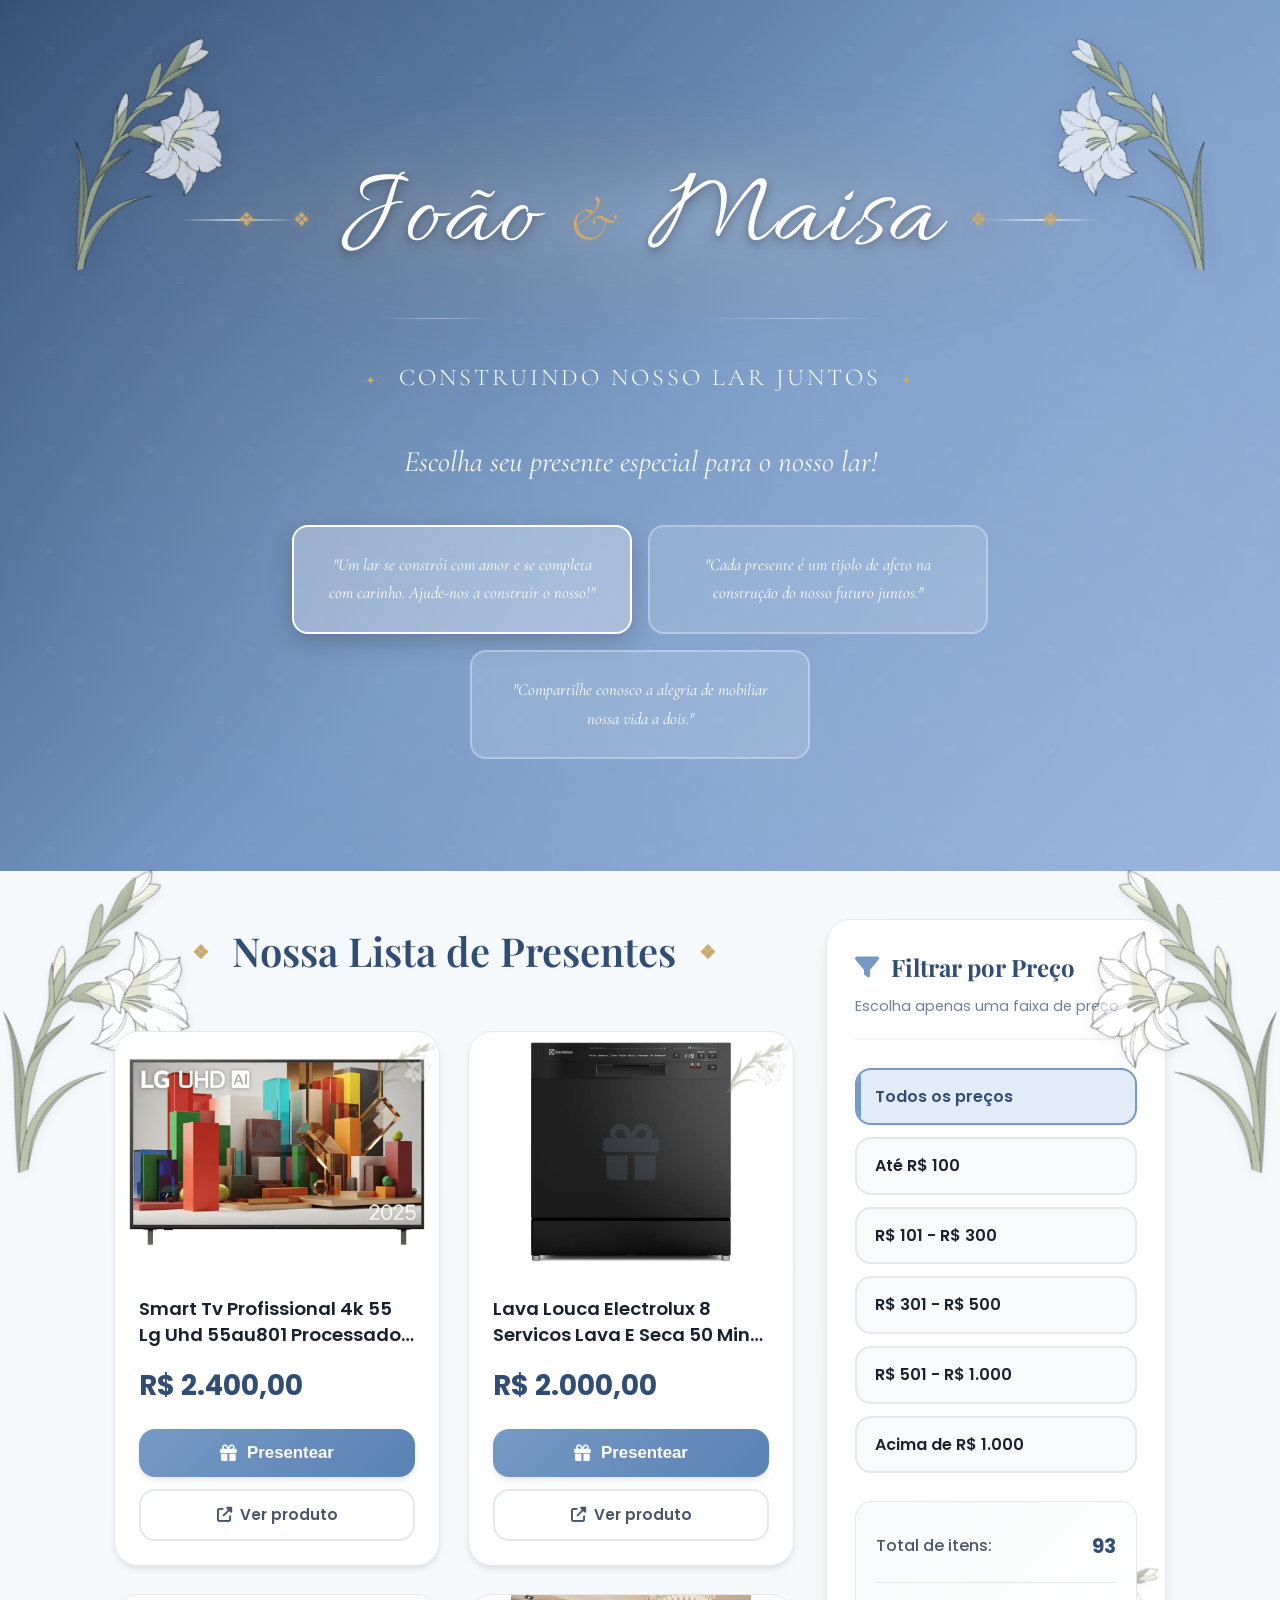
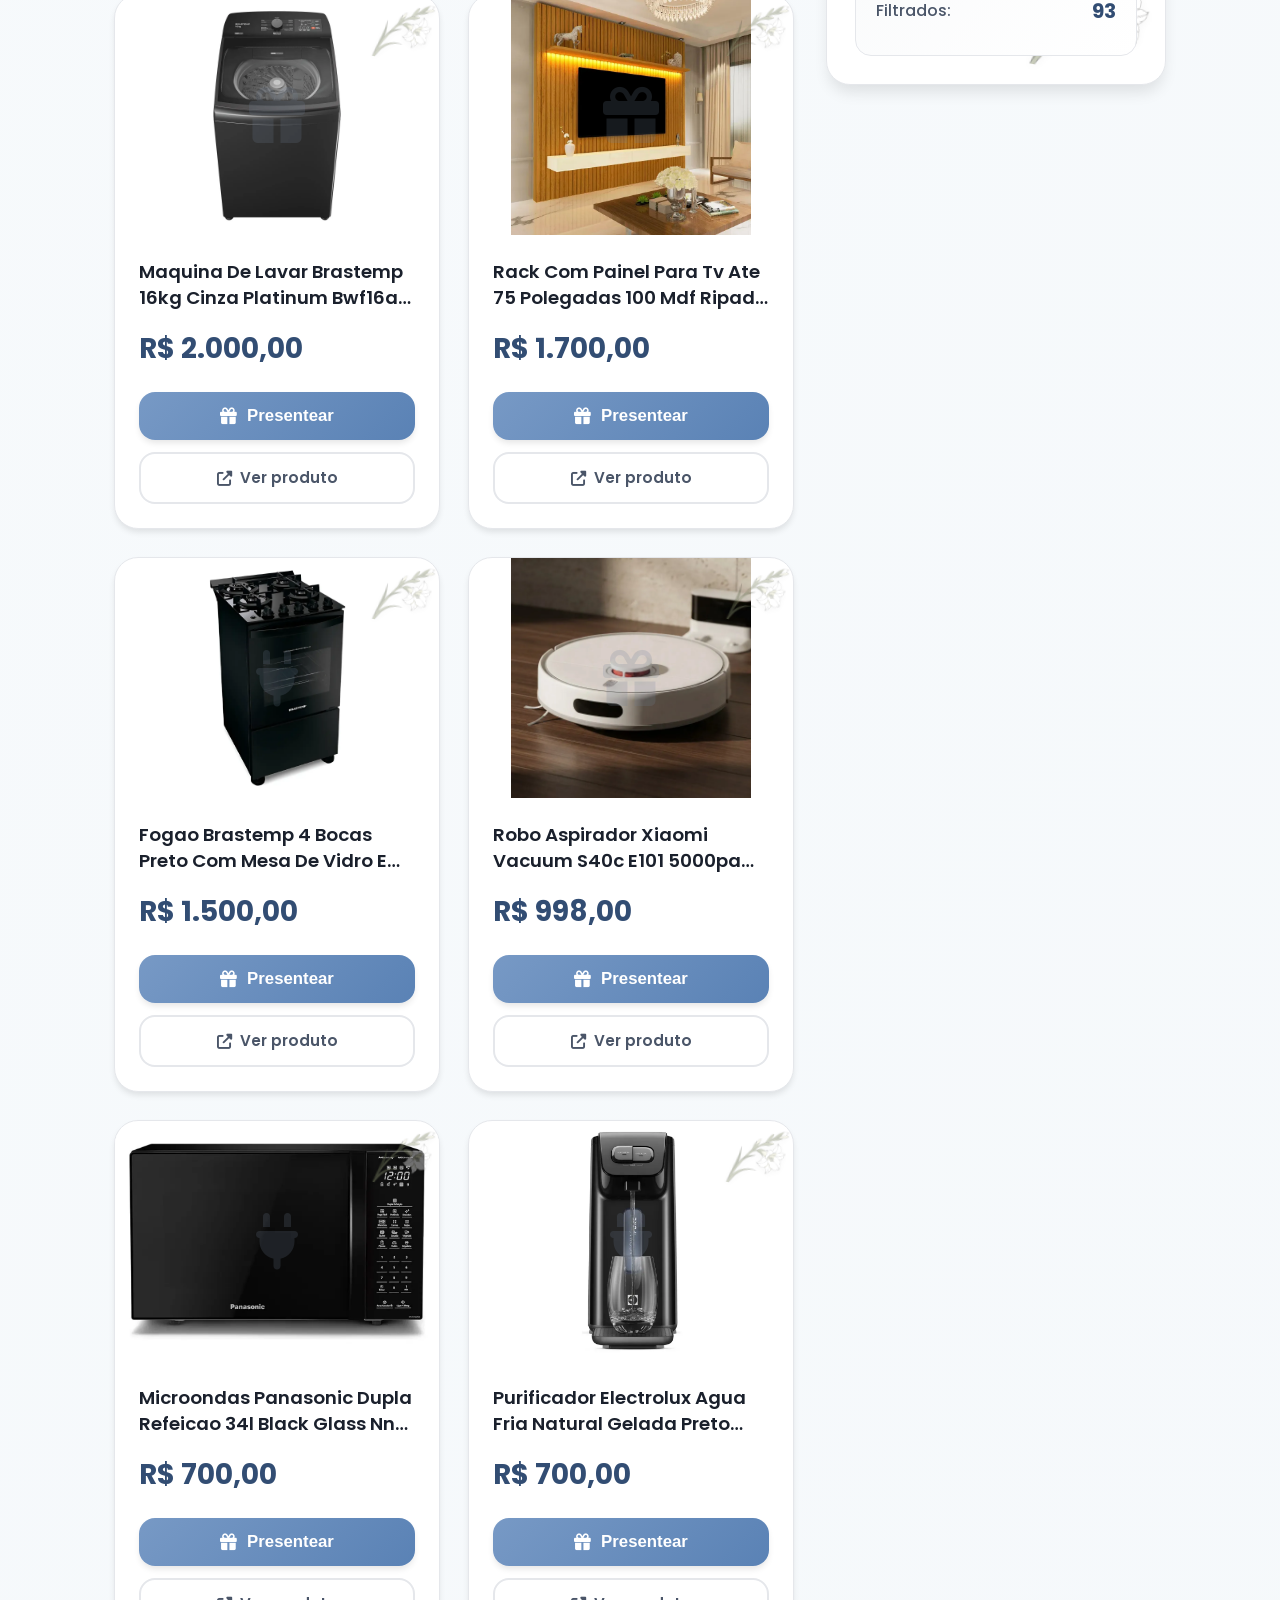
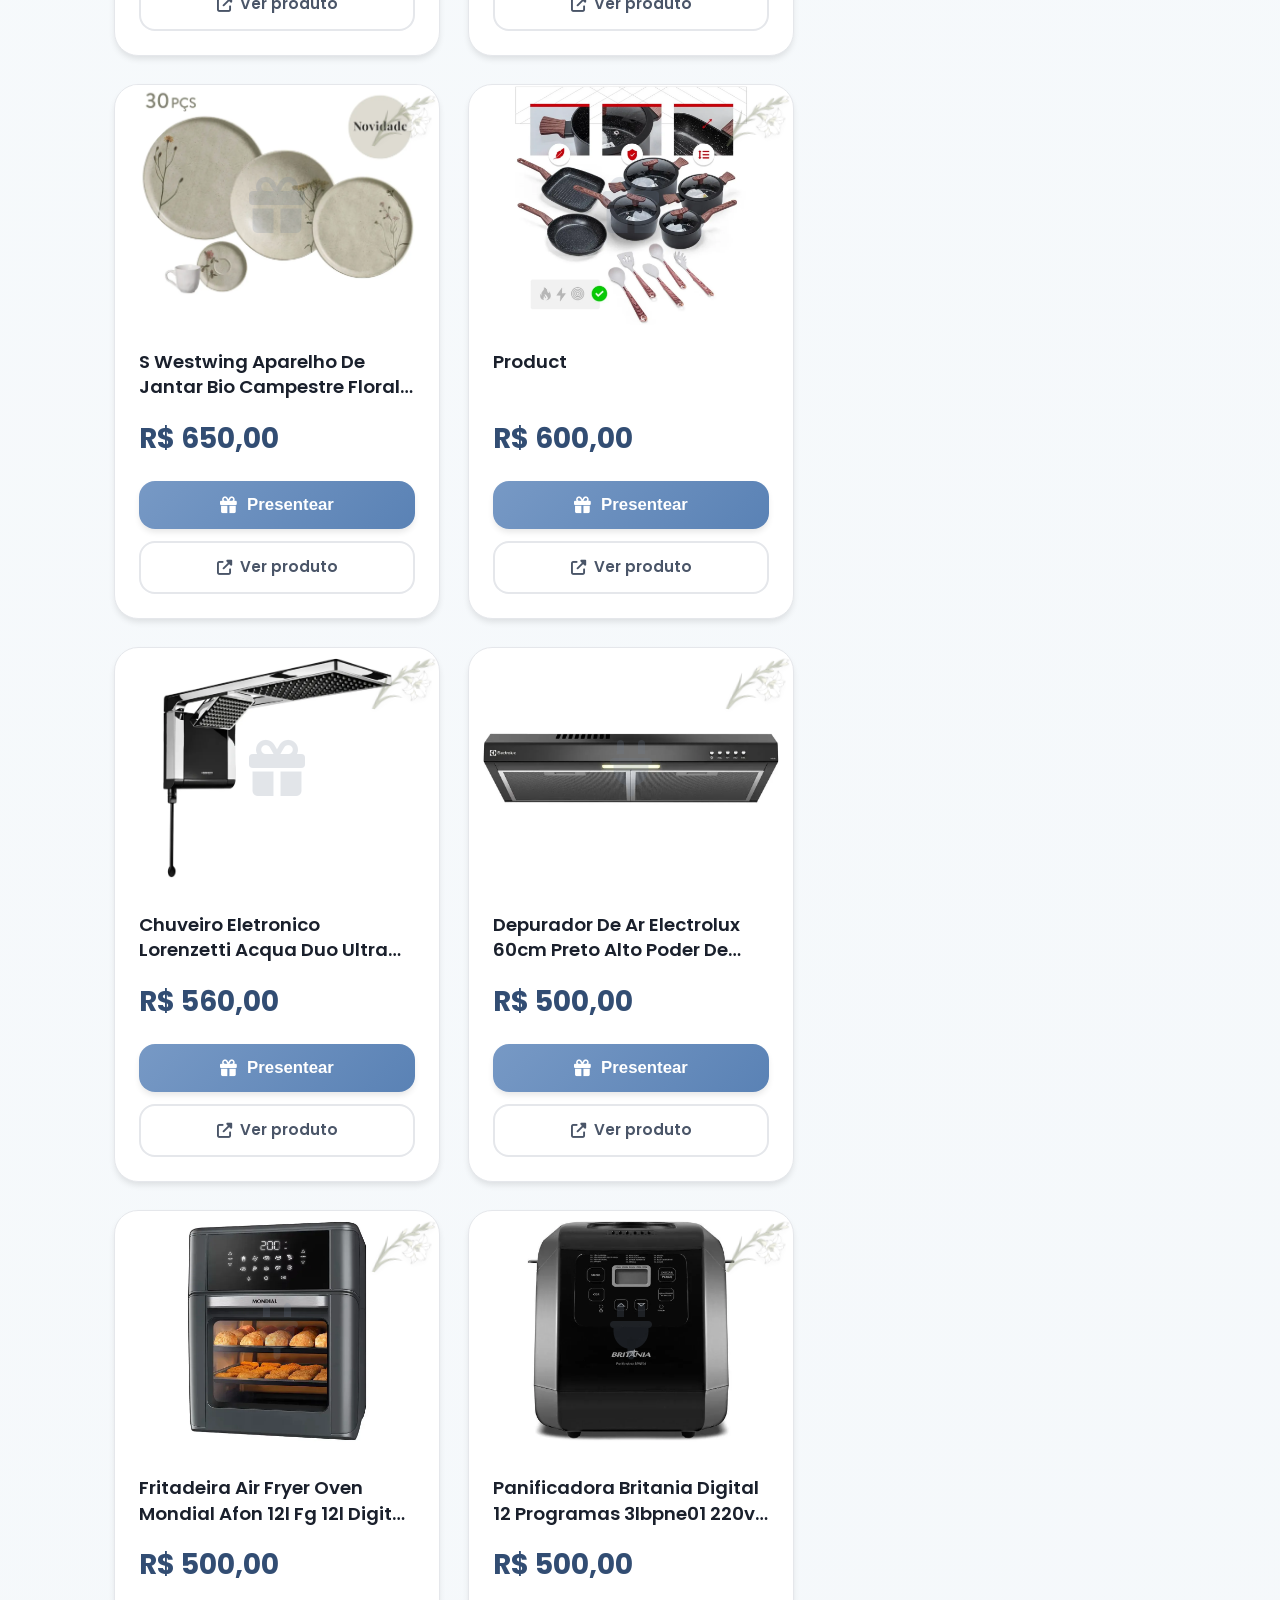
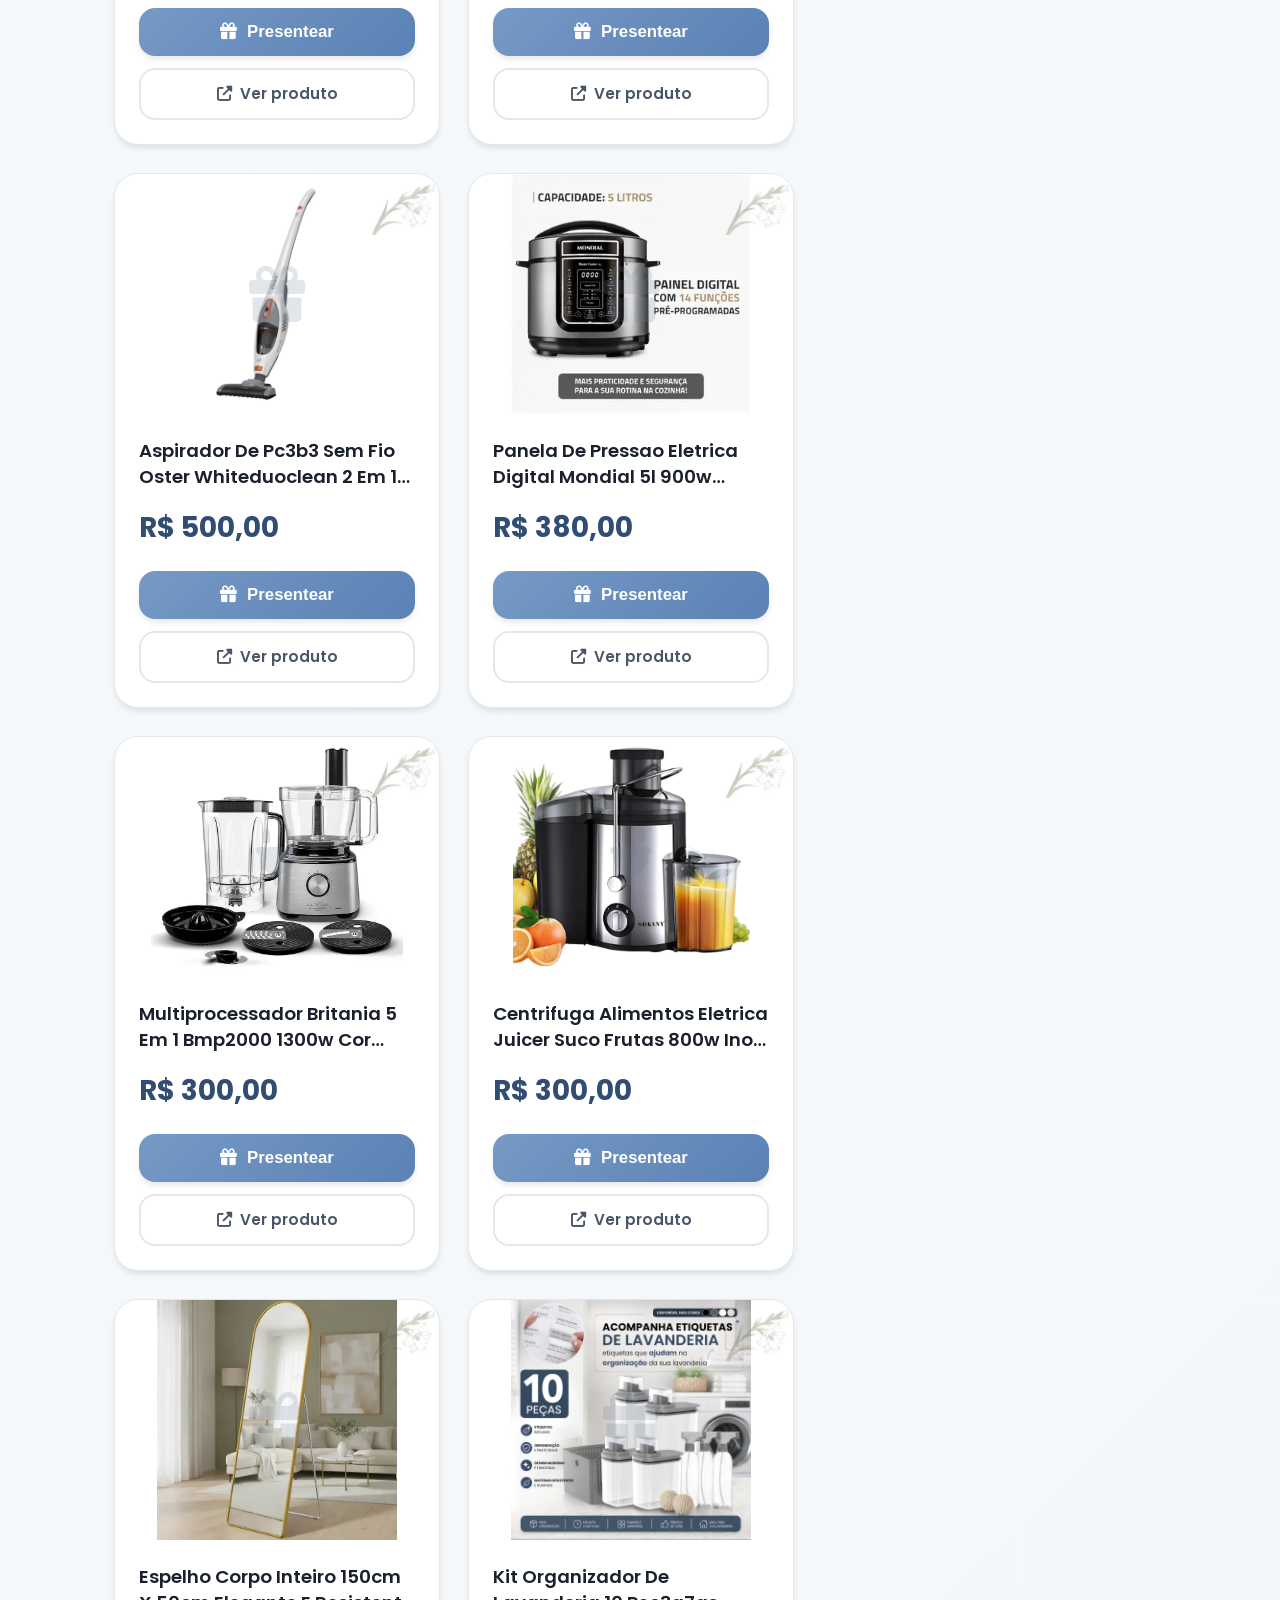
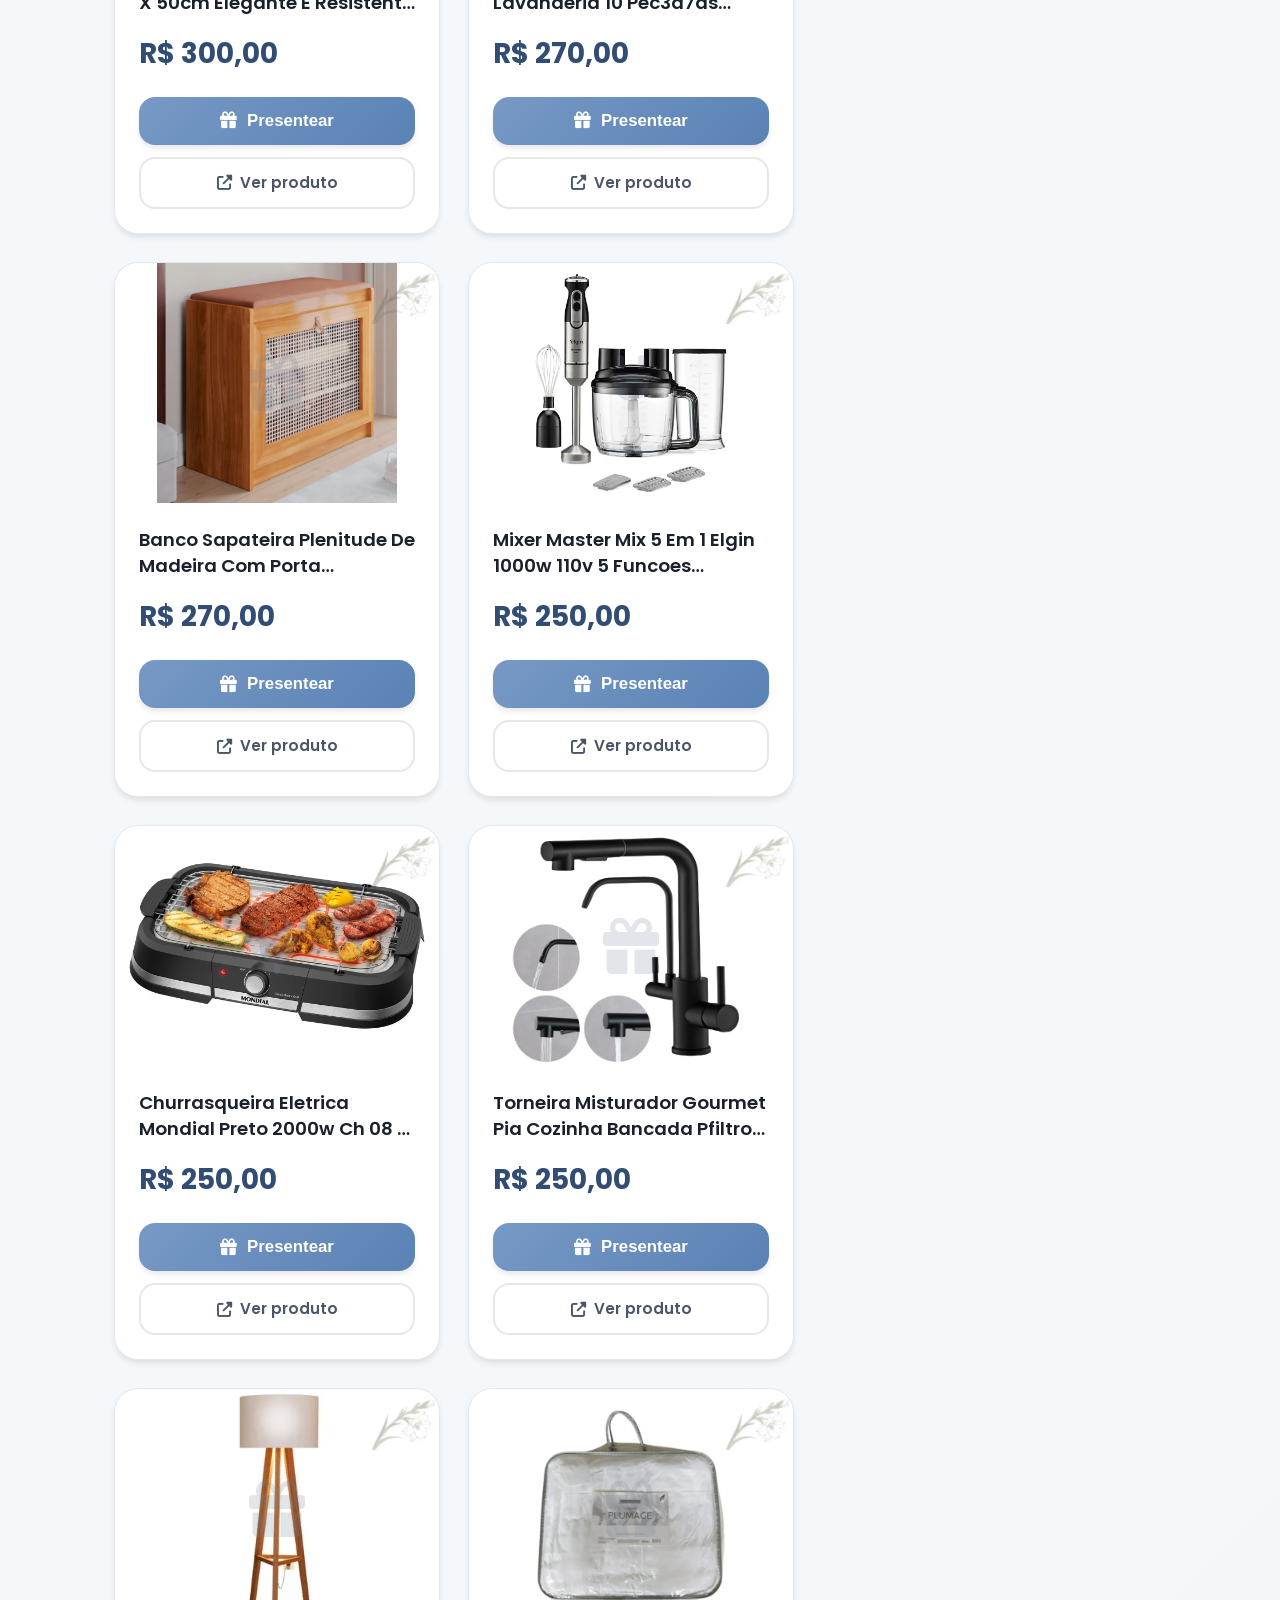
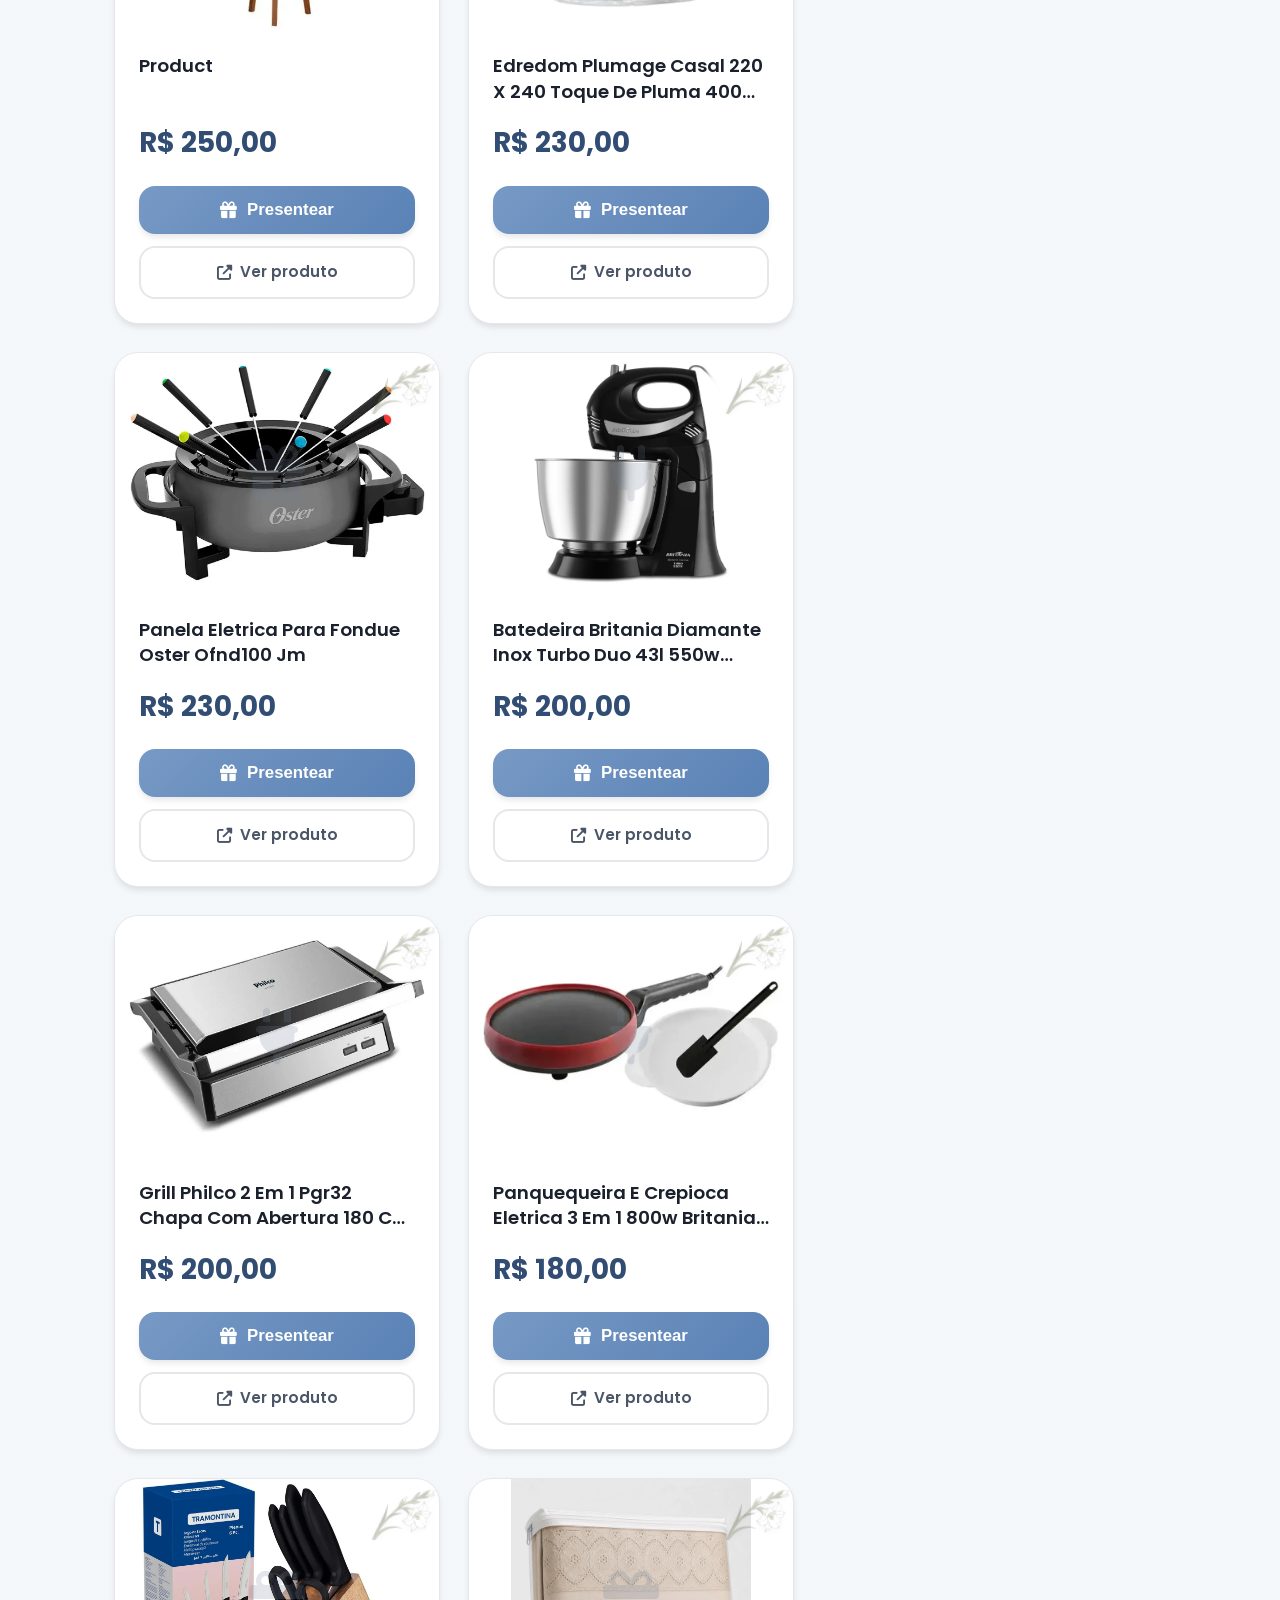
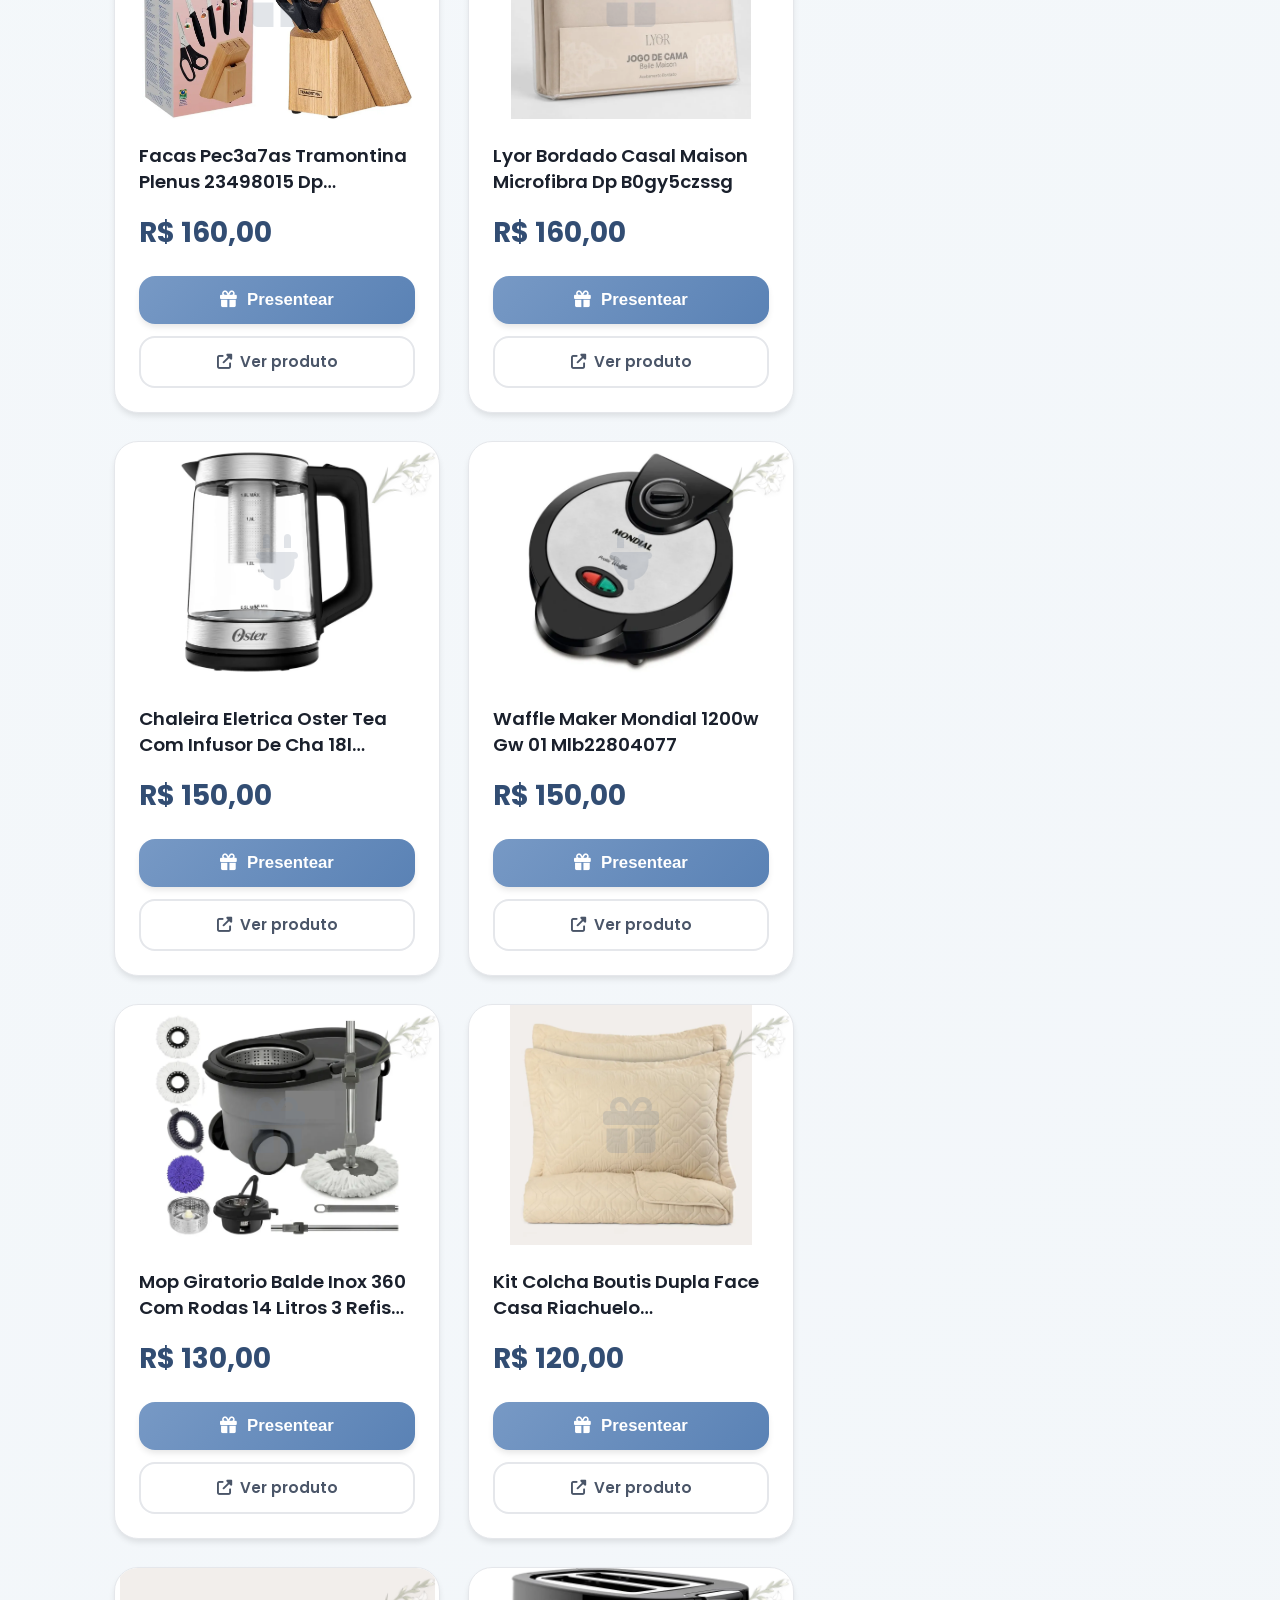
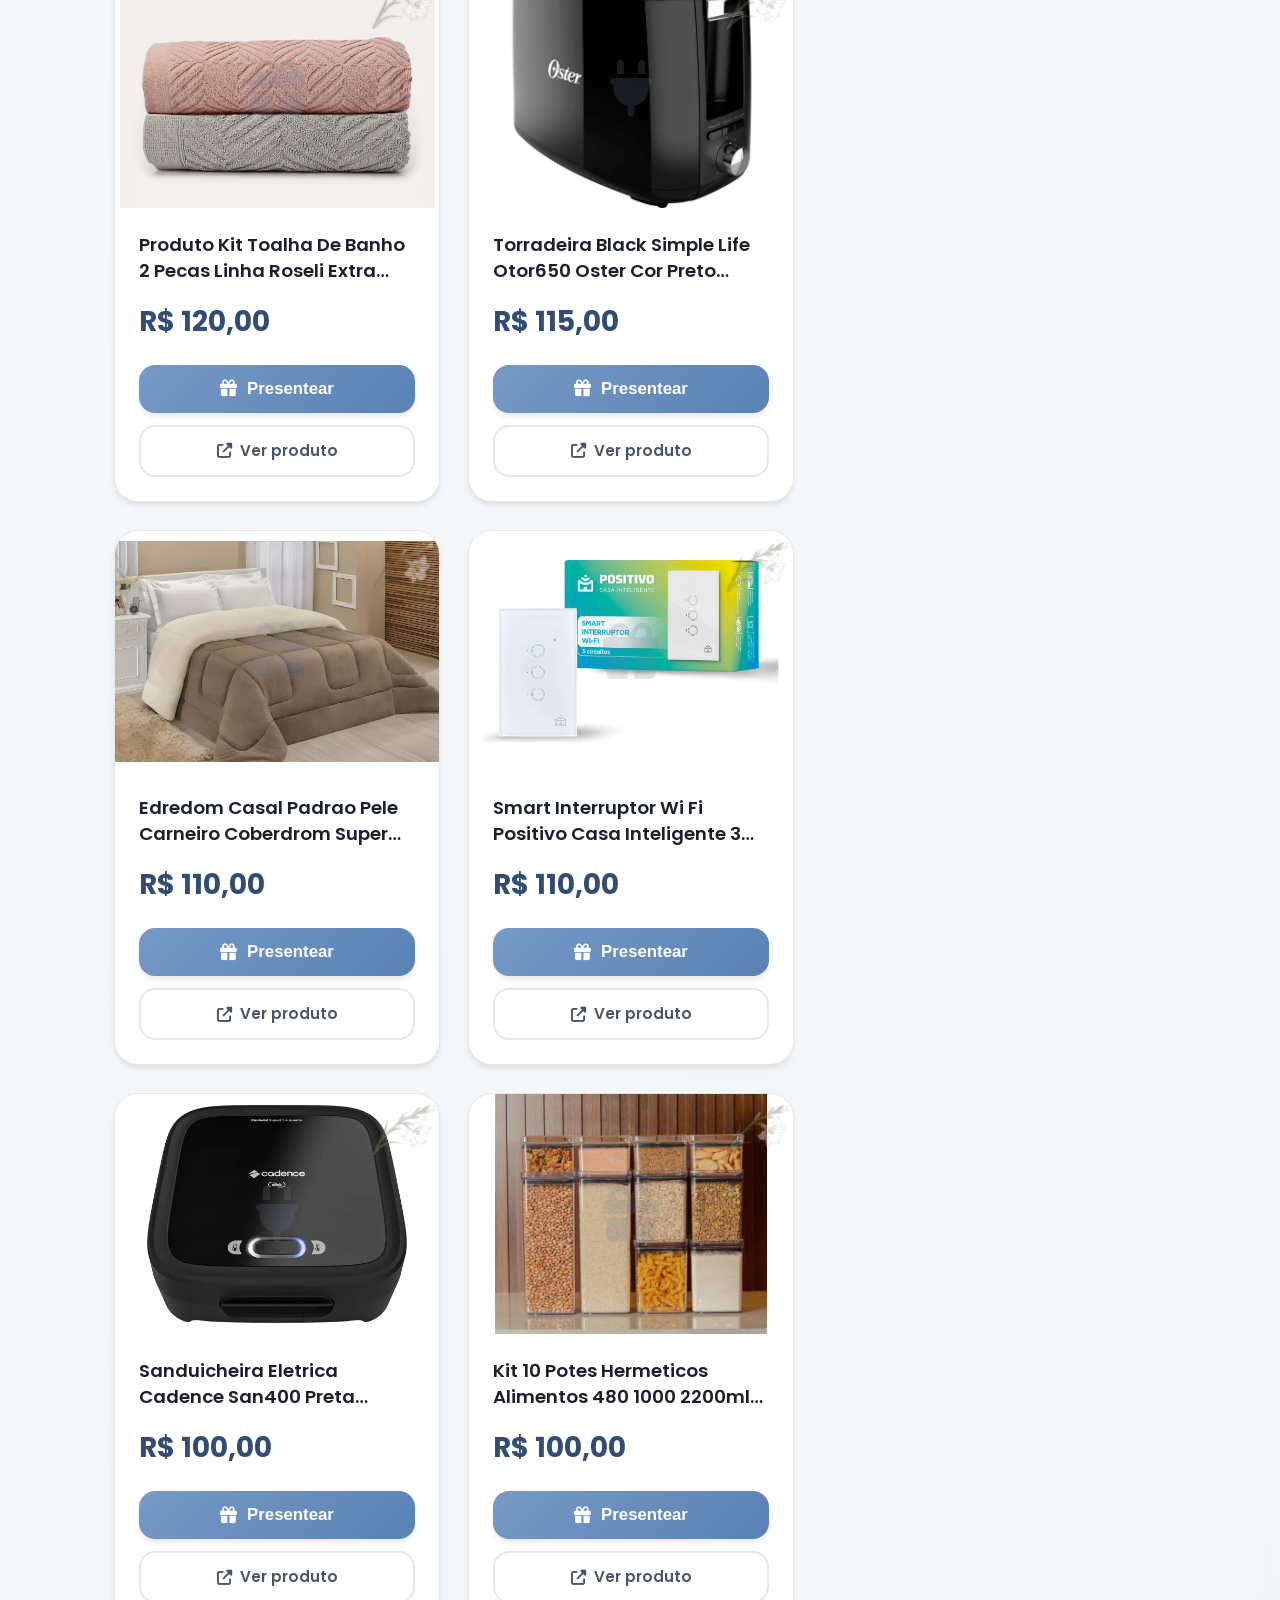
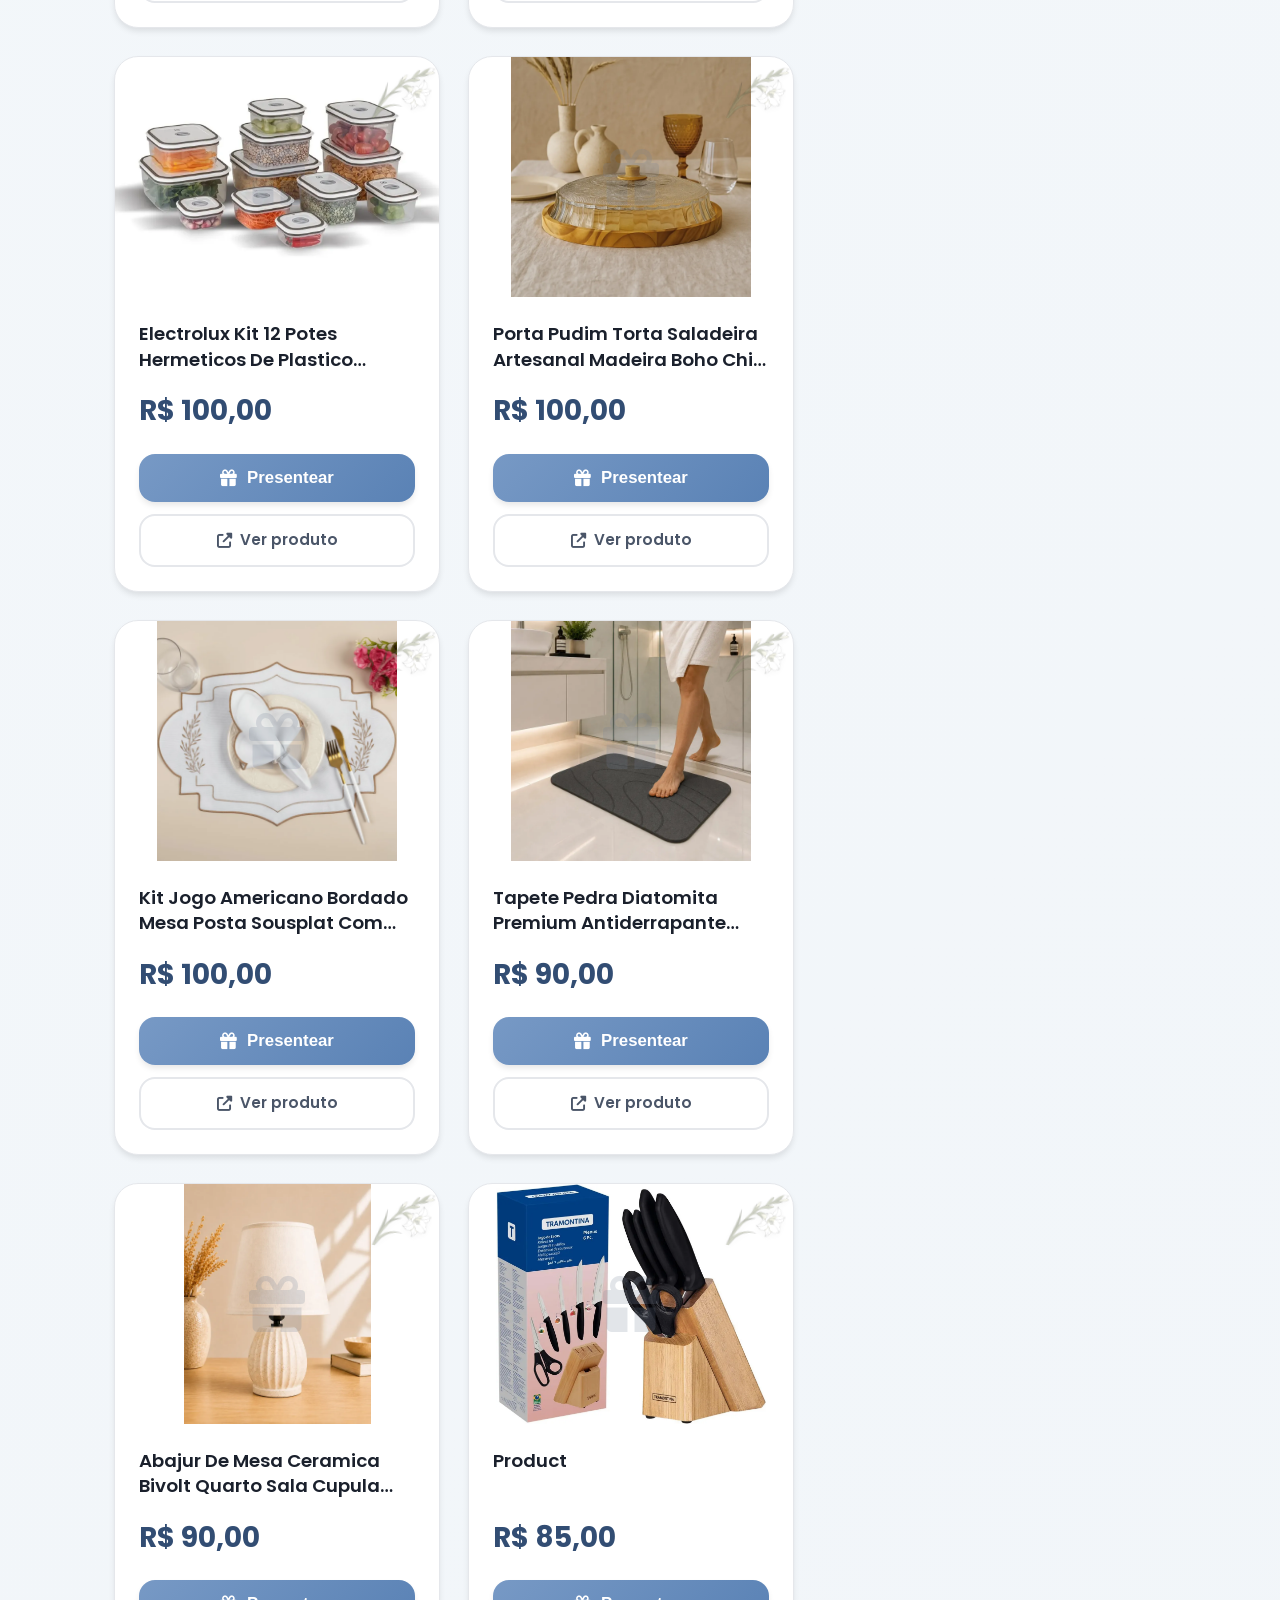
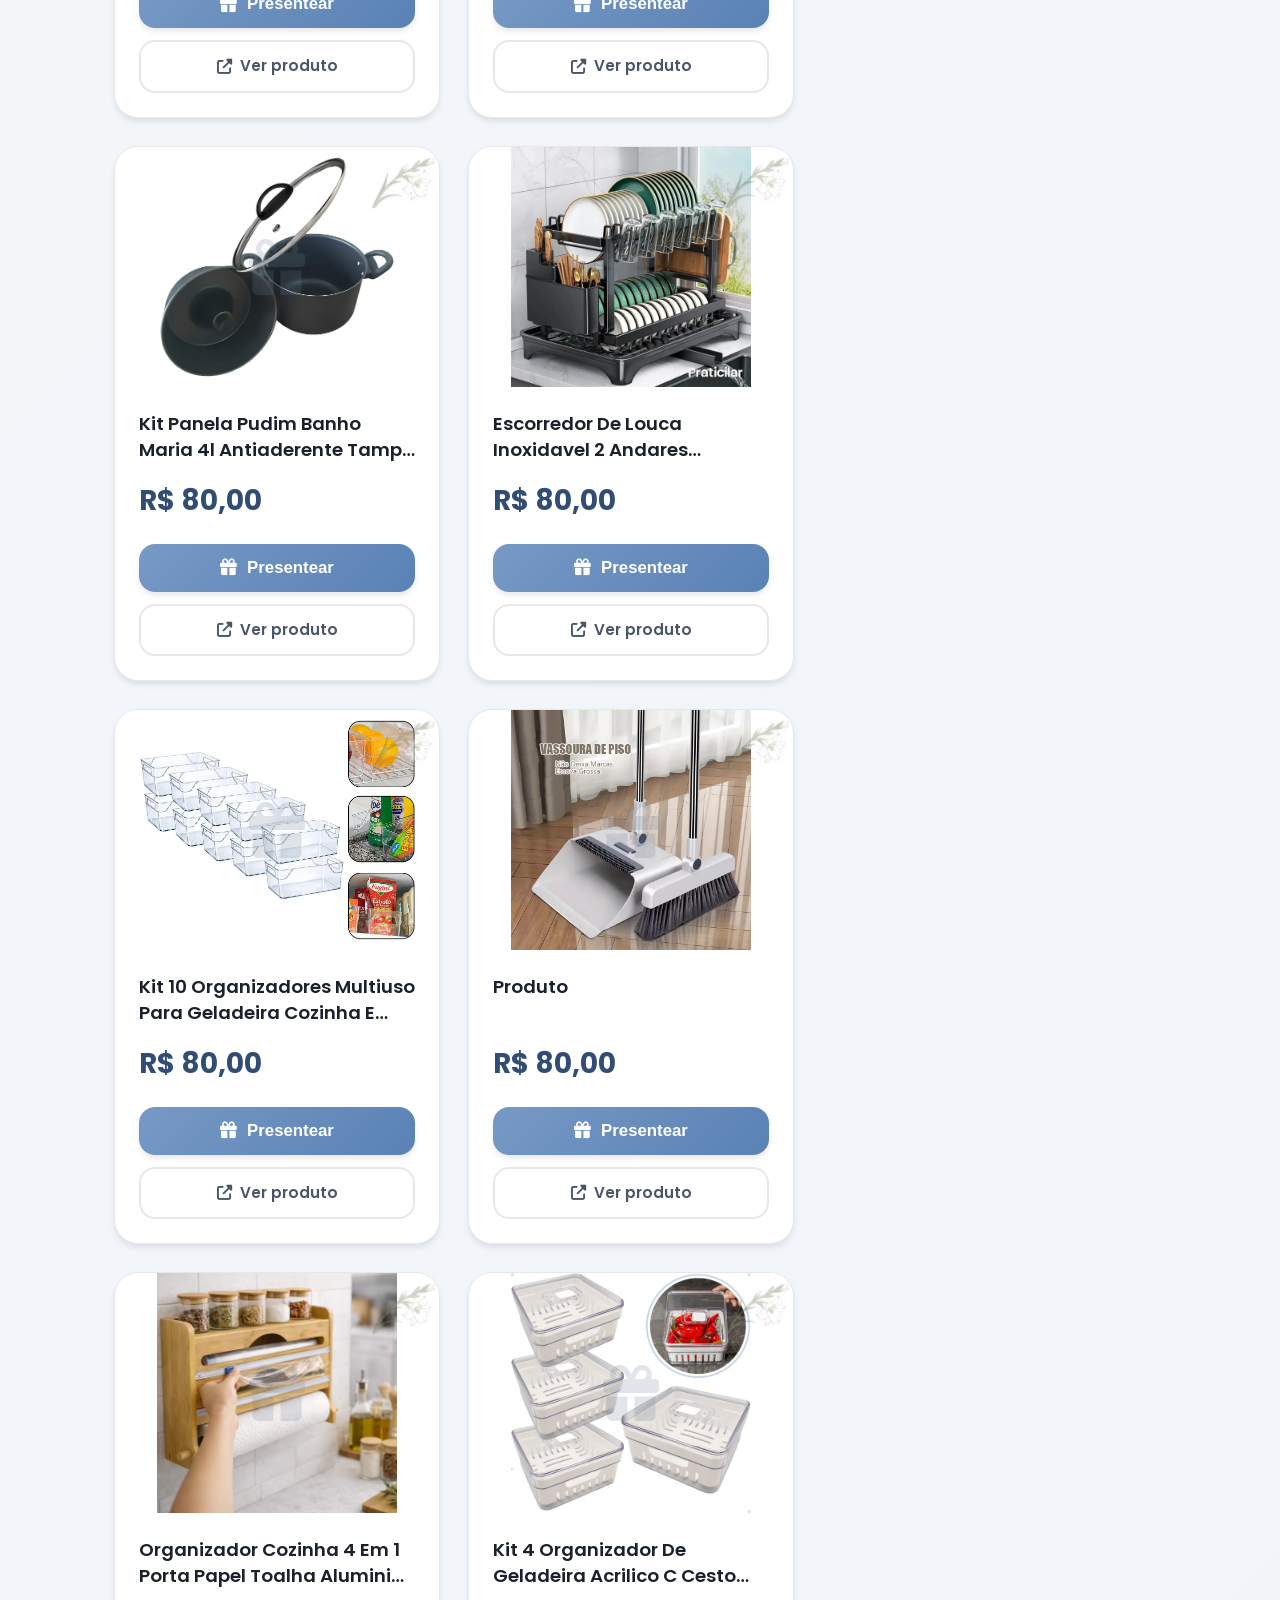
==== commit 1385339d: "glowup" ====
--- a/index.html
+++ b/index.html
@@ -7,14 +7,23 @@
     <link rel="stylesheet" href="style.css">
     <link rel="preconnect" href="https://fonts.googleapis.com">
     <link rel="preconnect" href="https://fonts.gstatic.com" crossorigin>
-    <link href="https://fonts.googleapis.com/css2?family=Poppins:wght@300;400;500;600;700&family=Playfair+Display:wght@400;500;600&display=swap" rel="stylesheet">
+    <link href="https://fonts.googleapis.com/css2?family=Poppins:wght@300;400;500;600;700&family=Playfair+Display:wght@400;500;600;700;800;900&family=Great+Vibes&family=Cormorant+Garamond:wght@300;400;500;600;700&family=Italiana&family=Allura&family=Tangerine:wght@400;700&display=swap" rel="stylesheet">
     <link rel="stylesheet" href="https://cdnjs.cloudflare.com/ajax/libs/font-awesome/6.4.0/css/all.min.css">
 </head>
 <body>
     <!-- Header / Hero Section -->
     <header class="hero">
         <div class="hero-content">
-            <h1 class="couple-names">João <span class="amp">&</span> Maisa</h1>
+            <div class="couple-names-container">
+                <div class="decorative-line left"></div>
+                <h1 class="couple-names">
+                    <span class="name">João</span>
+                    <span class="amp">&</span>
+                    <span class="name">Maisa</span>
+                </h1>
+                <div class="decorative-line right"></div>
+            </div>
+            <p class="wedding-date">Construindo nosso lar juntos</p>
             
             <div class="welcome-message">
                 <h2>Escolha seu presente especial para o nosso lar!</h2>
@@ -30,26 +39,8 @@
                     </div>
                 </div>
             </div>
-            
-            <div class="hero-instructions">
-                <p>Escolha um presente, faça sua contribuição e ajude-nos a construir nosso lar dos sonhos!</p>
-            </div>
         </div>
     </header>
-
-    <!-- Price Range Navigation -->
-    <section class="price-navigation">
-        <div class="container">
-            <h3 class="section-title">Escolha por faixa de preço</h3>
-            <div class="price-badges">
-                <div class="price-badge" data-range="0-100">Até R$ 100</div>
-                <div class="price-badge" data-range="101-300">R$ 101 - R$ 300</div>
-                <div class="price-badge" data-range="301-500">R$ 301 - R$ 500</div>
-                <div class="price-badge" data-range="501-1000">R$ 501 - R$ 1.000</div>
-                <div class="price-badge" data-range="1001-2000">Acima de R$ 1.000</div>
-            </div>
-        </div>
-    </section>
 
     <!-- Main Content -->
     <main class="main-content">
@@ -130,19 +121,20 @@
             </div>
             <div class="modal-body">
                 <div class="warning-icon">
-                    <i class="fas fa-plug"></i>
+                    <i class="fas fa-gift"></i>
                 </div>
                 <p class="warning-text">
-                    Caso o presente escolhido seja um equipamento eletrônico ou eletrodoméstico, 
-                    <strong>certifique-se de que a voltagem é 110V</strong>!
+                    <strong>Antes de prosseguir, verifique os detalhes do presente!</strong>
                 </p>
-                <p class="modal-info">
-                    Nossa residência funciona com voltagem 110V. Verifique esta informação antes de prosseguir.
+                <p class="modal-info" id="modalInfoText">
+                    Se o presente escolhido for um equipamento eletrônico ou eletrodoméstico, 
+                    <strong>certifique-se de que a voltagem é 110V</strong>!<br><br>
+                    Nossa residência funciona com voltagem 110V.
                 </p>
             </div>
             <div class="modal-footer">
                 <button class="btn btn-secondary" id="cancelBtn">Cancelar</button>
-                <button class="btn btn-primary" id="understandBtn">Entendido</button>
+                <button class="btn btn-primary" id="understandBtn">Entendido, Prosseguir</button>
             </div>
         </div>
     </div>
@@ -171,7 +163,7 @@
                 </div>
             </div>
             <div class="footer-bottom">
-                <p>&copy; 2024 Lista de Presentes - João e Maisa. Todos os direitos reservados.</p>
+                <p>&copy; 2026 Lista de Presentes - João e Maisa. Todos os direitos reservados.</p>
             </div>
         </div>
     </footer>
--- a/style.css
+++ b/style.css
@@ -4,349 +4,734 @@
     padding: 0;
     box-sizing: border-box;
 }
+html, body {
+    width: 100%;
+    max-width: 100%;
+    overflow-x: hidden;
+}
+/* Animações modernas */
+@keyframes fadeInUp {
+    from {
+        opacity: 0;
+        transform: translateY(30px);
+    }
+    to {
+        opacity: 1;
+        transform: translateY(0);
+    }
+}
+
+@keyframes fadeIn {
+    from { opacity: 0; }
+    to { opacity: 1; }
+}
+
+@keyframes float {
+    0%, 100% { transform: translateY(0px); }
+    50% { transform: translateY(-10px); }
+}
+
+@keyframes shimmer {
+    0% { background-position: -1000px 0; }
+    100% { background-position: 1000px 0; }
+}
+
+@keyframes pulse {
+    0%, 100% { transform: scale(1); }
+    50% { transform: scale(1.05); }
+}
+
+@keyframes slideInRight {
+    from {
+        opacity: 0;
+        transform: translateX(-20px);
+    }
+    to {
+        opacity: 1;
+        transform: translateX(0);
+    }
+}
+
+@keyframes glow {
+    0%, 100% { box-shadow: 0 0 20px rgba(119, 153, 197, 0.4); }
+    50% { box-shadow: 0 0 30px rgba(119, 153, 197, 0.6); }
+}
 
 :root {
-    /* Paleta principal baseada em #7799C5 */
+    /* Paleta baseada em #7799C5 */
     --primary-color: #7799C5;
     --primary-light: #9BB5DE;
     --primary-lighter: #E2ECF8;
-    --primary-dark: #50719E;
+    --primary-dark: #5A82B5;
     --primary-darker: #324D73;
     
-    /* Mapeamento para garantir retrocompatibilidade com seletores existentes */
+    /* Mapeamento para retrocompatibilidade */
     --dark-blue: #324D73;
     --accent-blue: #7799C5;
     --secondary-blue: #E2ECF8;
     
-    /* Cores complementares e neutras */
-    --secondary-color: #D3A87C;
+    /* Cores complementares modernas */
+    --secondary-color: #D4A574;
     --accent-color: #5FA8A3;
+    --gold: #C9A96E;
     
     /* Cores de texto */
-    --text-dark: #2B364B;
-    --text-medium: #54667A;
-    --text-light: #7C8E9E;
+    --text-dark: #1A202C;
+    --text-medium: #4A5568;
+    --text-light: #718096;
     
     /* Cores neutras */
     --white: #FFFFFF;
-    --light-gray: #F8FAFC;
-    --gray: #E2E8F0;
-    --dark-gray: #CBD5E1;
+    --light-bg: #F7FAFC;
+    --gray-50: #F9FAFB;
+    --gray-100: #F3F4F6;
+    --gray-200: #E5E7EB;
+    --gray-300: #D1D5DB;
     
     /* Cores de feedback */
-    --success: #38A169;
-    --warning: #DD6B20;
-    --danger: #E53E3E;
-    
-    /* Efeitos visuais */
-    --shadow: 0 4px 12px rgba(50, 77, 115, 0.08);
-    --shadow-hover: 0 8px 24px rgba(50, 77, 115, 0.16);
-    --radius: 12px;
+    --success: #10B981;
+    --warning: #F59E0B;
+    --danger: #EF4444;
+    
+    /* Sombras e efeitos */
+    --shadow-sm: 0 1px 2px 0 rgba(0, 0, 0, 0.05);
+    --shadow: 0 4px 6px -1px rgba(0, 0, 0, 0.1);
+    --shadow-md: 0 10px 15px -3px rgba(0, 0, 0, 0.1);
+    --shadow-lg: 0 20px 25px -5px rgba(0, 0, 0, 0.1);
+    --shadow-primary: 0 10px 30px rgba(119, 153, 197, 0.25);
+    
+    /* Raios de borda */
     --radius-sm: 8px;
-    --transition: all 0.3s ease;
+    --radius: 16px;
+    --radius-lg: 24px;
+    --radius-full: 9999px;
+    
+    /* Transições */
+    --transition-fast: all 0.15s ease;
+    --transition: all 0.3s cubic-bezier(0.4, 0, 0.2, 1);
+    --transition-slow: all 0.5s cubic-bezier(0.4, 0, 0.2, 1);
+    
+    /* Glassmorphism */
+    --glass-bg: rgba(255, 255, 255, 0.7);
+    --glass-border: rgba(255, 255, 255, 0.18);
 }
 
 body {
-    font-family: 'Poppins', sans-serif;
+    font-family: 'Poppins', -apple-system, BlinkMacSystemFont, 'Segoe UI', sans-serif;
     color: var(--text-dark);
-    background-color: var(--light-gray);
+    background: linear-gradient(135deg, #F7FAFC 0%, #EDF2F7 100%);
     line-height: 1.6;
     min-height: 100vh;
     display: flex;
     flex-direction: column;
-}
-
-.container {
-    max-width: 1200px;
-    margin: 0 auto;
-    padding: 0 20px;
-}
-
-/* Header / Hero Section */
-.hero {
-    background: linear-gradient(135deg, var(--primary-darker) 0%, var(--primary-color) 100%);
-    color: var(--white);
-    padding: 60px 0 40px;
-    text-align: center;
+    -webkit-font-smoothing: antialiased;
+    -moz-osx-font-smoothing: grayscale;
     position: relative;
-    overflow: hidden;
-}
-
-.hero::before {
+}
+
+/* Textura botânica sutil de fundo */
+body::before {
     content: '';
-    position: absolute;
+    position: fixed;
     top: 0;
     left: 0;
     right: 0;
     bottom: 0;
-    background: url("data:image/svg+xml,%3Csvg width='100' height='100' viewBox='0 0 100 100' xmlns='http://www.w3.org/2000/svg'%3E%3Cpath d='M11 18c3.866 0 7-3.134 7-7s-3.134-7-7-7-7 3.134-7 7 3.134 7 7 7zm48 25c3.866 0 7-3.134 7-7s-3.134-7-7-7-7 3.134-7 7 3.134 7 7 7zm-43-7c1.657 0 3-1.343 3-3s-1.343-3-3-3-3 1.343-3 3 1.343 3 3 3zm63 31c1.657 0 3-1.343 3-3s-1.343-3-3-3-3 1.343-3 3 1.343 3 3 3zM34 90c1.657 0 3-1.343 3-3s-1.343-3-3-3-3 1.343-3 3 1.343 3 3 3zm56-76c1.657 0 3-1.343 3-3s-1.343-3-3-3-3 1.343-3 3 1.343 3 3 3zM12 86c2.21 0 4-1.79 4-4s-1.79-4-4-4-4 1.79-4 4 1.79 4 4 4zm28-65c2.21 0 4-1.79 4-4s-1.79-4-4-4-4 1.79-4 4 1.79 4 4 4zm23-11c2.76 0 5-2.24 5-5s-2.24-5-5-5-5 2.24-5 5 2.24 5 5 5zm-6 60c2.21 0 4-1.79 4-4s-1.79-4-4-4-4 1.79-4 4 1.79 4 4 4zm29 22c2.76 0 5-2.24 5-5s-2.24-5-5-5-5 2.24-5 5 2.24 5 5 5zM32 63c2.76 0 5-2.24 5-5s-2.24-5-5-5-5 2.24-5 5 2.24 5 5 5zm57-13c2.76 0 5-2.24 5-5s-2.24-5-5-5-5 2.24-5 5 2.24 5 5 5zm-9-21c1.105 0 2-.895 2-2s-.895-2-2-2-2 .895-2 2 .895 2 2 2zM60 91c1.105 0 2-.895 2-2s-.895-2-2-2-2 .895-2 2 .895 2 2 2zM35 41c1.105 0 2-.895 2-2s-.895-2-2-2-2 .895-2 2 .895 2 2 2zM12 60c1.105 0 2-.895 2-2s-.895-2-2-2-2 .895-2 2 .895 2 2 2z' fill='%23ffffff' fill-opacity='0.1' fill-rule='evenodd'/%3E%3C/svg%3E");
-    opacity: 0.15;
+    /* Padrão floral aquarela muito suave */
+    background-image: 
+        url("data:image/svg+xml,%3Csvg width='200' height='200' xmlns='http://www.w3.org/2000/svg'%3E%3Cg opacity='0.025'%3E%3C!-- Flores simples --%3E%3Ccircle cx='50' cy='50' r='15' fill='%237799C5'/%3E%3Ccircle cx='45' cy='45' r='8' fill='%23ffffff'/%3E%3Ccircle cx='55' cy='45' r='8' fill='%23ffffff'/%3E%3Ccircle cx='45' cy='55' r='8' fill='%23ffffff'/%3E%3Ccircle cx='55' cy='55' r='8' fill='%23ffffff'/%3E%3Ccircle cx='50' cy='50' r='5' fill='%23C9A96E'/%3E%3C!-- Flores menores --%3E%3Ccircle cx='150' cy='50' r='10' fill='%237799C5'/%3E%3Ccircle cx='147' cy='47' r='5' fill='%23ffffff'/%3E%3Ccircle cx='153' cy='47' r='5' fill='%23ffffff'/%3E%3Ccircle cx='147' cy='53' r='5' fill='%23ffffff'/%3E%3Ccircle cx='153' cy='53' r='5' fill='%23ffffff'/%3E%3Ccircle cx='50' cy='150' r='10' fill='%237799C5'/%3E%3Ccircle cx='47' cy='147' r='5' fill='%23ffffff'/%3E%3Ccircle cx='53' cy='147' r='5' fill='%23ffffff'/%3E%3Ccircle cx='47' cy='153' r='5' fill='%23ffffff'/%3E%3Ccircle cx='53' cy='153' r='5' fill='%23ffffff'/%3E%3Ccircle cx='150' cy='150' r='12' fill='%237799C5'/%3E%3Ccircle cx='146' cy='146' r='6' fill='%23ffffff'/%3E%3Ccircle cx='154' cy='146' r='6' fill='%23ffffff'/%3E%3Ccircle cx='146' cy='154' r='6' fill='%23ffffff'/%3E%3Ccircle cx='154' cy='154' r='6' fill='%23ffffff'/%3E%3Ccircle cx='150' cy='150' r='4' fill='%23C9A96E'/%3E%3C!-- Pontinhos decorativos --%3E%3Ccircle cx='100' cy='20' r='2' fill='%23C9A96E'/%3E%3Ccircle cx='20' cy='100' r='2' fill='%23C9A96E'/%3E%3Ccircle cx='180' cy='100' r='2' fill='%23C9A96E'/%3E%3Ccircle cx='100' cy='180' r='2' fill='%23C9A96E'/%3E%3C/g%3E%3C/svg%3E");
+    background-repeat: repeat;
+    pointer-events: none;
+    z-index: 0;
+}
+
+body > * {
+    position: relative;
+    z-index: 1;
+}
+
+.container {
+    max-width: 1280px;
+    margin: 0 auto;
+    padding: 0 24px;
+}
+
+/* Container mais estreito para dar destaque às flores laterais em desktop */
+@media (min-width: 1200px) {
+    .main-content .container {
+        max-width: 1100px;
+    }
+}
+
+/* ============================================
+   HERO SECTION - Design Romântico e Elegante
+   ============================================ */
+.hero {
+    background: linear-gradient(135deg, var(--primary-darker) 0%, var(--primary-color) 50%, var(--primary-light) 100%);
+    color: var(--white);
+    padding: 100px 0 80px;
+    text-align: center;
+    position: relative;
+    overflow: hidden;
+    animation: fadeIn 0.8s ease;
+}
+
+/* Textura floral suave e romântica - estilo aquarela */
+.hero::before {
+    content: '';
+    position: absolute;
+    top: 0;
+    left: 0;
+    right: 0;
+    bottom: 0;
+    /* Padrão de flores delicadas - Hero Patterns inspired */
+    background-color: transparent;
+    background-image: 
+        radial-gradient(circle at 15% 20%, rgba(255, 255, 255, 0.08) 0%, transparent 40%),
+        radial-gradient(circle at 85% 30%, rgba(255, 255, 255, 0.06) 0%, transparent 35%),
+        radial-gradient(circle at 45% 70%, rgba(255, 255, 255, 0.07) 0%, transparent 38%),
+        radial-gradient(circle at 75% 80%, rgba(255, 255, 255, 0.065) 0%, transparent 36%),
+        radial-gradient(circle at 25% 60%, rgba(255, 255, 255, 0.055) 0%, transparent 32%),
+        radial-gradient(circle at 60% 40%, rgba(255, 255, 255, 0.05) 0%, transparent 30%);
+    opacity: 0.7;
+}
+
+.hero::after {
+    content: '';
+    position: absolute;
+    top: 0;
+    left: 0;
+    right: 0;
+    bottom: 0;
+    /* Padrão floral minimalista e romântico */
+    background-image: 
+        url("data:image/svg+xml,%3Csvg width='100' height='100' xmlns='http://www.w3.org/2000/svg'%3E%3Cg fill='none' stroke='%23ffffff' stroke-width='0.5' opacity='0.08'%3E%3C!-- Flores simples --%3E%3Ccircle cx='20' cy='20' r='3'/%3E%3Ccircle cx='18' cy='18' r='2'/%3E%3Ccircle cx='22' cy='18' r='2'/%3E%3Ccircle cx='18' cy='22' r='2'/%3E%3Ccircle cx='22' cy='22' r='2'/%3E%3Ccircle cx='80' cy='80' r='3'/%3E%3Ccircle cx='78' cy='78' r='2'/%3E%3Ccircle cx='82' cy='78' r='2'/%3E%3Ccircle cx='78' cy='82' r='2'/%3E%3Ccircle cx='82' cy='82' r='2'/%3E%3Ccircle cx='50' cy='50' r='2.5'/%3E%3Ccircle cx='48' cy='48' r='1.5'/%3E%3Ccircle cx='52' cy='48' r='1.5'/%3E%3Ccircle cx='48' cy='52' r='1.5'/%3E%3Ccircle cx='52' cy='52' r='1.5'/%3E%3C!-- Pontinhos delicados --%3E%3Ccircle cx='10' cy='50' r='0.8' fill='%23ffffff' opacity='0.15'/%3E%3Ccircle cx='90' cy='50' r='0.8' fill='%23ffffff' opacity='0.15'/%3E%3Ccircle cx='50' cy='10' r='0.8' fill='%23ffffff' opacity='0.15'/%3E%3Ccircle cx='50' cy='90' r='0.8' fill='%23ffffff' opacity='0.15'/%3E%3Ccircle cx='30' cy='70' r='0.6' fill='%23C9A96E' opacity='0.12'/%3E%3Ccircle cx='70' cy='30' r='0.6' fill='%23C9A96E' opacity='0.12'/%3E%3C/g%3E%3C/svg%3E");
+    background-repeat: repeat;
+    opacity: 0.6;
 }
 
 .hero-content {
     position: relative;
     z-index: 1;
+    max-width: 1000px;
+    margin: 0 auto;
+    animation: fadeInUp 1s ease;
+}
+
+/* Lírios decorativos no hero - SUPER VISÍVEIS */
+.hero-content::before,
+.hero-content::after {
+    content: '';
+    position: absolute;
+    width: 200px;
+    height: 200px;
+    background-image: url('vecteezy_a-white-lily-on-a-white-background_69209041-removebg-preview.png');
+    background-size: contain;
+    background-repeat: no-repeat;
+    background-position: center;
+    pointer-events: none;
+    opacity: 0.7;
+    filter: brightness(1.3) drop-shadow(0 4px 12px rgba(0, 0, 0, 0.15));
+}
+
+.hero-content::before {
+    top: -50px;
+    left: -100px;
+    transform: rotate(-15deg);
+}
+
+.hero-content::after {
+    top: -50px;
+    right: -100px;
+    transform: rotate(15deg) scaleX(-1);
+}
+
+/* Container dos nomes com elementos decorativos */
+.couple-names-container {
+    display: flex;
+    align-items: center;
+    justify-content: center;
+    gap: 40px;
+    margin-bottom: 20px;
+    animation: fadeInUp 1s ease 0.2s both;
+    position: relative;
+    padding: 30px;
+}
+
+/* Efeito de brilho ao redor dos nomes */
+.couple-names-container::before {
+    content: '';
+    position: absolute;
+    top: 50%;
+    left: 50%;
+    transform: translate(-50%, -50%);
+    width: 120%;
+    height: 120%;
+    background: radial-gradient(
+        ellipse at center,
+        rgba(255, 255, 255, 0.15) 0%,
+        rgba(201, 169, 110, 0.1) 30%,
+        transparent 60%
+    );
+    border-radius: 50%;
+    filter: blur(20px);
+    animation: pulse 4s ease-in-out infinite;
+}
+
+.decorative-line {
+    height: 2px;
+    width: 120px;
+    background: linear-gradient(to right, transparent, rgba(255, 255, 255, 0.6), transparent);
+    position: relative;
+    z-index: 2;
+}
+
+.decorative-line::before,
+.decorative-line::after {
+    content: '❖';
+    position: absolute;
+    color: var(--gold);
+    font-size: 1.2rem;
+    top: 50%;
+    transform: translateY(-50%);
+    text-shadow: 0 0 10px rgba(201, 169, 110, 0.5);
+    animation: pulse 3s ease-in-out infinite;
+}
+
+.decorative-line.left::after {
+    right: -12px;
+}
+
+.decorative-line.right::before {
+    left: -12px;
+}
+
+/* Tipografia elegante para os nomes */
+.couple-names {
+    font-family: 'Allura', 'Tangerine', 'Great Vibes', cursive;
+    font-size: 7rem;
+    font-weight: 400;
+    letter-spacing: 2px;
+    text-shadow: 
+        0 2px 4px rgba(0, 0, 0, 0.1),
+        0 4px 8px rgba(0, 0, 0, 0.15),
+        0 8px 16px rgba(0, 0, 0, 0.2),
+        0 0 40px rgba(255, 255, 255, 0.3);
+    margin: 0;
+    display: flex;
+    align-items: center;
+    gap: 30px;
+    animation: fadeInUp 1s ease 0.4s both;
+}
+
+.couple-names .name {
+    display: inline-block;
+    position: relative;
+}
+
+.couple-names .name::after {
+    content: '';
+    position: absolute;
+    bottom: -10px;
+    left: 50%;
+    transform: translateX(-50%);
+    width: 60%;
+    height: 1px;
+    background: linear-gradient(to right, transparent, rgba(255, 255, 255, 0.4), transparent);
+}
+
+.couple-names .amp {
+    font-family: 'Cormorant Garamond', serif;
+    color: var(--gold);
+    font-size: 4rem;
+    font-weight: 300;
+    font-style: italic;
+    display: inline-block;
+    animation: pulse 3s ease infinite;
+    text-shadow: 0 0 20px rgba(201, 169, 110, 0.5);
+}
+
+/* Data do casamento / frase */
+.wedding-date {
+    font-family: 'Cormorant Garamond', serif;
+    font-size: 1.5rem;
+    font-weight: 300;
+    letter-spacing: 3px;
+    text-transform: uppercase;
+    opacity: 0.9;
+    margin-bottom: 40px;
+    animation: fadeInUp 1s ease 0.6s both;
+}
+
+.wedding-date::before,
+.wedding-date::after {
+    content: '✦';
+    margin: 0 20px;
+    color: var(--gold);
+    font-size: 0.8rem;
+}
+
+.welcome-message {
+    animation: fadeInUp 1s ease 0.8s both;
     max-width: 800px;
     margin: 0 auto;
 }
 
-.couple-names {
-    font-family: 'Playfair Display', serif;
-    font-size: 3.5rem;
-    font-weight: 600;
-    margin-bottom: 20px;
-    letter-spacing: 1px;
-}
-
-.couple-names .amp {
-    color: var(--secondary-color);
-    margin: 0 10px;
-}
-
 .welcome-message h2 {
-    font-size: 1.5rem;
+    font-family: 'Cormorant Garamond', serif;
+    font-size: 1.85rem;
     font-weight: 400;
-    margin-bottom: 30px;
+    margin-bottom: 40px;
     opacity: 0.95;
+    line-height: 1.6;
+    font-style: italic;
 }
 
 .message-options {
     display: flex;
     flex-wrap: wrap;
-    gap: 15px;
+    gap: 16px;
     justify-content: center;
-    margin-bottom: 30px;
+    margin-bottom: 32px;
 }
 
 .message-option {
-    background: rgba(255, 255, 255, 0.12);
-    border: 1px solid rgba(255, 255, 255, 0.25);
-    border-radius: var(--radius-sm);
-    padding: 15px;
-    max-width: 300px;
+    background: rgba(255, 255, 255, 0.15);
+    backdrop-filter: blur(10px);
+    border: 2px solid rgba(255, 255, 255, 0.3);
+    border-radius: var(--radius);
+    padding: 24px 28px;
+    max-width: 340px;
     cursor: pointer;
     transition: var(--transition);
+    font-family: 'Cormorant Garamond', serif;
     font-style: italic;
+    font-size: 1.05rem;
+    line-height: 1.7;
 }
 
 .message-option:hover {
+    background: rgba(255, 255, 255, 0.25);
+    transform: translateY(-4px);
+    box-shadow: 0 8px 20px rgba(0, 0, 0, 0.15);
+}
+
+.message-option.active {
+    background: rgba(255, 255, 255, 0.3);
+    border-color: var(--white);
+    box-shadow: 0 8px 25px rgba(0, 0, 0, 0.2);
+    animation: pulse 1s ease;
+}
+
+.hero-instructions {
     background: rgba(255, 255, 255, 0.2);
-    transform: translateY(-2px);
-}
-
-.message-option.active {
-    background: rgba(255, 255, 255, 0.25);
-    border-color: var(--white);
-    box-shadow: var(--shadow);
-}
-
-.hero-instructions {
-    background: rgba(255, 255, 255, 0.12);
-    border-radius: var(--radius);
-    padding: 20px;
-    margin-top: 20px;
-    backdrop-filter: blur(8px);
+    backdrop-filter: blur(15px);
+    border: 1px solid rgba(255, 255, 255, 0.3);
+    border-radius: var(--radius-lg);
+    padding: 24px 32px;
+    margin-top: 24px;
+    box-shadow: 0 8px 32px rgba(0, 0, 0, 0.1);
+    animation: fadeInUp 1s ease 0.6s both;
 }
 
 .hero-instructions p {
-    font-size: 1.1rem;
+    font-family: 'Cormorant Garamond', serif;
+    font-size: 1.25rem;
     opacity: 0.95;
-}
-
-/* Price Navigation */
-.price-navigation {
-    background-color: var(--white);
-    padding: 30px 0;
-    box-shadow: var(--shadow);
-}
-
-.section-title {
-    font-family: 'Playfair Display', serif;
-    font-size: 1.8rem;
-    font-weight: 600;
-    margin-bottom: 20px;
-    color: var(--primary-darker);
-}
-
-.price-badges {
-    display: flex;
-    flex-wrap: wrap;
-    gap: 15px;
-    justify-content: center;
-}
-
-.price-badge {
-    background-color: var(--light-gray);
-    border: 1px solid var(--gray);
-    border-radius: 50px;
-    padding: 12px 24px;
     font-weight: 500;
-    cursor: pointer;
-    transition: var(--transition);
-    color: var(--text-dark);
-}
-
-.price-badge:hover {
-    background-color: var(--primary-lighter);
-    border-color: var(--primary-light);
-    color: var(--primary-darker);
-}
-
-.price-badge.active {
-    background-color: var(--primary-color);
-    border-color: var(--primary-dark);
-    color: var(--white);
-    box-shadow: var(--shadow);
-}
-
-/* Main Content */
+}
+
+/* ============================================
+   MAIN CONTENT
+   ============================================ */
 .main-content {
     flex: 1;
-    padding: 40px 0;
+    padding: 48px 0;
+    animation: fadeIn 1s ease 0.3s both;
+    position: relative;
+}
+
+/* Ornamentos botânicos nas laterais - lírios SUPER VISÍVEIS */
+.main-content::before,
+.main-content::after {
+    content: '';
+    position: absolute;
+    width: 250px;
+    height: 250px;
+    background-image: url('vecteezy_a-white-lily-on-a-white-background_69209041-removebg-preview.png');
+    background-size: contain;
+    background-repeat: no-repeat;
+    background-position: center;
+    pointer-events: none;
+    z-index: 0;
+    opacity: 0.6;
+    filter: brightness(1.1) drop-shadow(0 3px 6px rgba(0, 0, 0, 0.1));
+}
+
+.main-content::before {
+    top: 20px;
+    left: -40px;
+    transform: rotate(-20deg);
+}
+
+.main-content::after {
+    top: 20px;
+    right: -40px;
+    transform: rotate(20deg) scaleX(-1);
 }
 
 .content-wrapper {
     display: flex;
-    gap: 30px;
-}
-
-/* Products Section */
+    gap: 32px;
+}
+
+/* ============================================
+   PRODUCTS SECTION
+   ============================================ */
 .products-section {
     flex: 1;
 }
 
 .products-header {
     display: flex;
-    justify-content: space-between;
+    justify-content: center;
     align-items: center;
-    margin-bottom: 30px;
-}
-
-.sort-info {
-    display: flex;
-    align-items: center;
-    gap: 10px;
-    background-color: var(--white);
-    padding: 10px 15px;
-    border-radius: var(--radius-sm);
-    box-shadow: var(--shadow);
-}
-
-.sort-label {
-    color: var(--text-light);
-}
-
-.sort-value {
+    margin-bottom: 48px;
+    text-align: center;
+}
+
+.products-header .section-title {
+    font-family: 'Playfair Display', serif;
+    font-size: 2.5rem;
     font-weight: 600;
     color: var(--primary-darker);
+    position: relative;
+    display: inline-block;
+    padding: 0 40px;
+}
+
+.products-header .section-title::before,
+.products-header .section-title::after {
+    content: '❖';
+    position: absolute;
+    color: var(--gold);
+    font-size: 1.2rem;
+    top: 50%;
+    transform: translateY(-50%);
+}
+
+.products-header .section-title::before {
+    left: 0;
+}
+
+.products-header .section-title::after {
+    right: 0;
 }
 
 .products-grid {
     display: grid;
-    grid-template-columns: repeat(auto-fill, minmax(280px, 1fr));
-    gap: 25px;
-    margin-bottom: 40px;
-}
-
+    grid-template-columns: repeat(auto-fill, minmax(300px, 1fr));
+    gap: 28px;
+    margin-bottom: 48px;
+}
+
+/* ============================================
+   PRODUCT CARD - Design Glassmorphic Moderno
+   ============================================ */
 .product-card {
-    background-color: var(--white);
-    border-radius: var(--radius);
+    background: var(--white);
+    border-radius: var(--radius-lg);
     overflow: hidden;
     box-shadow: var(--shadow);
     transition: var(--transition);
     position: relative;
-    border: 1px solid var(--gray);
-}
-
-.product-card:hover {
-    transform: translateY(-5px);
-    box-shadow: var(--shadow-hover);
-    border-color: var(--primary-light);
-}
-
-.product-image {
-    height: 200px;
-    background-color: var(--light-gray);
-    background-image: url('imagens/placeholder.jpg');
+    border: 1px solid var(--gray-200);
+    animation: fadeInUp 0.6s ease both;
+}
+
+/* Ornamento floral no canto do card - lírio SUPER VISÍVEL */
+.product-card::after {
+    content: '';
+    position: absolute;
+    top: 5px;
+    right: 5px;
+    width: 60px;
+    height: 60px;
+    background-image: url('vecteezy_a-white-lily-on-a-white-background_69209041-removebg-preview.png');
     background-size: contain;
     background-repeat: no-repeat;
     background-position: center;
+    pointer-events: none;
+    z-index: 1;
+    opacity: 0.4;
+    transform: rotate(8deg);
+    transition: var(--transition);
+    filter: brightness(1.1) drop-shadow(0 2px 3px rgba(0, 0, 0, 0.08));
+}
+
+.product-card:hover::after {
+    opacity: 0.6;
+    transform: rotate(12deg) scale(1.05);
+}
+
+.product-card:nth-child(1) { animation-delay: 0.1s; }
+.product-card:nth-child(2) { animation-delay: 0.15s; }
+.product-card:nth-child(3) { animation-delay: 0.2s; }
+.product-card:nth-child(4) { animation-delay: 0.25s; }
+.product-card:nth-child(5) { animation-delay: 0.3s; }
+.product-card:nth-child(6) { animation-delay: 0.35s; }
+
+.product-card::before {
+    content: '';
+    position: absolute;
+    top: 0;
+    left: 0;
+    right: 0;
+    height: 4px;
+    background: linear-gradient(90deg, var(--primary-color), var(--primary-light));
+    opacity: 0;
+    transition: var(--transition);
+}
+
+.product-card:hover {
+    transform: translateY(-8px) scale(1.02);
+    box-shadow: var(--shadow-lg);
+    border-color: var(--primary-light);
+}
+
+.product-card:hover::before {
+    opacity: 1;
+}
+
+.product-image {
+    height: 240px;
+    background: linear-gradient(135deg, var(--gray-50) 0%, var(--gray-100) 100%);
+    background-size: contain;
+    background-repeat: no-repeat;
+    background-position: center;
     display: flex;
     align-items: center;
     justify-content: center;
     color: var(--text-light);
+    position: relative;
+    overflow: hidden;
+}
+
+.product-image::after {
+    content: '';
+    position: absolute;
+    top: -50%;
+    left: -50%;
+    width: 200%;
+    height: 200%;
+    background: linear-gradient(45deg, transparent 30%, rgba(255, 255, 255, 0.2) 50%, transparent 70%);
+    opacity: 0;
+    transition: var(--transition-slow);
+}
+
+.product-card:hover .product-image::after {
+    opacity: 1;
+    transform: rotate(45deg);
 }
 
 .product-image i {
-    font-size: 3rem;
-    opacity: 0.3;
+    font-size: 3.5rem;
+    opacity: 0.2;
+    transition: var(--transition);
+}
+
+.product-card:hover .product-image i {
+    opacity: 0.35;
+    transform: scale(1.1);
 }
 
 .product-info {
-    padding: 20px;
+    padding: 24px;
 }
 
 .product-name {
-    font-size: 1.1rem;
-    font-weight: 500;
-    margin-bottom: 10px;
+    font-size: 1.15rem;
+    font-weight: 600;
+    margin-bottom: 12px;
     color: var(--text-dark);
-    height: 50px;
+    height: 56px;
     overflow: hidden;
     display: -webkit-box;
     -webkit-line-clamp: 2;
     -webkit-box-orient: vertical;
+    line-height: 1.4;
 }
 
 .product-price {
-    font-size: 1.4rem;
-    font-weight: 600;
+    font-size: 1.75rem;
+    font-weight: 700;
     color: var(--primary-darker);
-    margin-bottom: 15px;
+    margin-bottom: 20px;
+    font-family: 'Poppins', sans-serif;
+}
+
+.product-actions {
+    display: flex;
+    flex-direction: column;
+    gap: 12px;
 }
 
 .btn-presentear {
     width: 100%;
-    padding: 12px;
-    background-color: var(--primary-color);
+    padding: 14px;
+    background: linear-gradient(135deg, var(--primary-color) 0%, var(--primary-dark) 100%);
     color: var(--white);
     border: none;
-    border-radius: var(--radius-sm);
-    font-size: 1rem;
-    font-weight: 500;
+    border-radius: var(--radius);
+    font-size: 1.05rem;
+    font-weight: 600;
     cursor: pointer;
     transition: var(--transition);
     display: flex;
     align-items: center;
     justify-content: center;
-    gap: 8px;
+    gap: 10px;
+    box-shadow: var(--shadow);
+    position: relative;
+    overflow: hidden;
+}
+
+.btn-presentear::before {
+    content: '';
+    position: absolute;
+    top: 50%;
+    left: 50%;
+    width: 0;
+    height: 0;
+    border-radius: 50%;
+    background: rgba(255, 255, 255, 0.3);
+    transform: translate(-50%, -50%);
+    transition: width 0.6s ease, height 0.6s ease;
+}
+
+.btn-presentear:hover::before {
+    width: 300px;
+    height: 300px;
 }
 
 .btn-presentear:hover {
-    background-color: var(--primary-dark);
-}
-
-.btn-presentear:disabled {
-    background-color: var(--dark-gray);
-    cursor: not-allowed;
-}
-
-.product-actions {
-    display: flex;
-    flex-direction: column;
-    gap: 10px;
-    margin-top: 10px;
+    transform: translateY(-2px);
+    box-shadow: var(--shadow-primary);
+}
+
+.btn-presentear:active {
+    transform: translateY(0);
 }
 
 .btn-comprar-externo {
     width: 100%;
-    padding: 10px;
-    background-color: var(--light-gray);
-    color: var(--text-dark);
-    border: 1px solid var(--gray);
-    border-radius: var(--radius-sm);
-    font-size: 0.9rem;
-    font-weight: 500;
+    padding: 12px;
+    background: var(--white);
+    color: var(--text-medium);
+    border: 2px solid var(--gray-200);
+    border-radius: var(--radius);
+    font-size: 0.95rem;
+    font-weight: 600;
     cursor: pointer;
     transition: var(--transition);
     display: flex;
@@ -354,76 +739,111 @@
     justify-content: center;
     gap: 8px;
     text-decoration: none;
-    text-align: center;
 }
 
 .btn-comprar-externo:hover {
-    background-color: var(--gray);
-    border-color: var(--dark-gray);
+    background: var(--gray-50);
+    border-color: var(--primary-light);
     color: var(--primary-darker);
+    transform: translateY(-2px);
+    box-shadow: var(--shadow);
     text-decoration: none;
 }
 
 .products-empty {
     text-align: center;
-    padding: 60px 20px;
-    background-color: var(--white);
-    border-radius: var(--radius);
+    padding: 80px 32px;
+    background: var(--white);
+    border-radius: var(--radius-lg);
     box-shadow: var(--shadow);
     display: none;
+    animation: fadeIn 0.5s ease;
 }
 
 .products-empty i {
-    font-size: 4rem;
+    font-size: 5rem;
     color: var(--primary-color);
-    margin-bottom: 20px;
+    margin-bottom: 24px;
+    animation: float 3s ease-in-out infinite;
 }
 
 .products-empty p {
-    font-size: 1.2rem;
+    font-size: 1.25rem;
     color: var(--text-light);
-    margin-bottom: 20px;
+    margin-bottom: 24px;
 }
 
 .btn-clear-filter {
-    padding: 10px 20px;
-    background-color: var(--primary-color);
+    padding: 12px 28px;
+    background: linear-gradient(135deg, var(--primary-color) 0%, var(--primary-dark) 100%);
     color: var(--white);
     border: none;
-    border-radius: var(--radius-sm);
-    font-weight: 500;
+    border-radius: var(--radius-full);
+    font-weight: 600;
     cursor: pointer;
     transition: var(--transition);
+    box-shadow: var(--shadow);
 }
 
 .btn-clear-filter:hover {
-    background-color: var(--primary-dark);
-}
-
-/* Filter Sidebar */
+    transform: translateY(-2px);
+    box-shadow: var(--shadow-primary);
+}
+
+/* ============================================
+   FILTER SIDEBAR - Design Glassmorphic
+   ============================================ */
 .filter-sidebar {
-    width: 300px;
-    background-color: var(--white);
-    border-radius: var(--radius);
-    padding: 25px;
-    box-shadow: var(--shadow);
+    width: 340px;
+    background: var(--white);
+    border-radius: var(--radius-lg);
+    padding: 28px;
+    box-shadow: var(--shadow-md);
     align-self: flex-start;
-    border: 1px solid var(--gray);
+    position: sticky;
+    top: 120px;
+    border: 1px solid var(--gray-200);
+    animation: slideInRight 0.8s ease;
+    overflow: hidden;
+}
+
+/* Ornamento floral no sidebar - lírio SUPER VISÍVEL (atrás do conteúdo) */
+.filter-sidebar::before {
+    content: '';
+    position: absolute;
+    bottom: 10px;
+    right: 10px;
+    width: 120px;
+    height: 120px;
+    background-image: url('vecteezy_a-white-lily-on-a-white-background_69209041-removebg-preview.png');
+    background-size: contain;
+    background-repeat: no-repeat;
+    background-position: center;
+    pointer-events: none;
+    z-index: -1;
+    opacity: 0.5;
+    transform: rotate(10deg);
+    filter: brightness(1.05) drop-shadow(0 2px 4px rgba(0, 0, 0, 0.08));
 }
 
 .filter-header {
-    margin-bottom: 25px;
-    padding-bottom: 15px;
-    border-bottom: 1px solid var(--gray);
+    margin-bottom: 28px;
+    padding-bottom: 20px;
+    border-bottom: 2px solid var(--gray-100);
 }
 
 .filter-header h4 {
     display: flex;
     align-items: center;
-    gap: 10px;
-    font-size: 1.3rem;
+    gap: 12px;
+    font-size: 1.5rem;
     color: var(--primary-darker);
     margin-bottom: 8px;
+    font-family: 'Playfair Display', serif;
+}
+
+.filter-header h4 i {
+    color: var(--primary-color);
 }
 
 .filter-info {
@@ -432,7 +852,7 @@
 }
 
 .filter-options {
-    margin-bottom: 25px;
+    margin-bottom: 28px;
 }
 
 .filter-option {
@@ -445,59 +865,89 @@
 
 .filter-option label {
     display: block;
-    padding: 12px 15px;
-    background-color: var(--light-gray);
-    border: 1px solid var(--gray);
-    border-radius: var(--radius-sm);
+    padding: 14px 18px;
+    background: var(--gray-50);
+    border: 2px solid var(--gray-200);
+    border-radius: var(--radius);
     cursor: pointer;
     transition: var(--transition);
-    font-weight: 500;
+    font-weight: 600;
+    position: relative;
+    overflow: hidden;
+}
+
+.filter-option label::before {
+    content: '';
+    position: absolute;
+    left: 0;
+    top: 0;
+    height: 100%;
+    width: 4px;
+    background: var(--primary-color);
+    transform: scaleY(0);
+    transition: var(--transition);
+}
+
+.filter-option input[type="radio"]:checked + label::before {
+    transform: scaleY(1);
 }
 
 .filter-option input[type="radio"]:checked + label {
-    background-color: var(--primary-lighter);
+    background: var(--primary-lighter);
     border-color: var(--primary-color);
     color: var(--primary-darker);
+    box-shadow: var(--shadow-sm);
 }
 
 .filter-option label:hover {
-    background-color: var(--primary-lighter);
+    background: var(--primary-lighter);
     border-color: var(--primary-light);
+    transform: translateX(4px);
 }
 
 .filter-stats {
-    background-color: var(--light-gray);
-    border-radius: var(--radius-sm);
-    padding: 15px;
+    background: linear-gradient(135deg, var(--gray-50) 0%, var(--white) 100%);
+    border-radius: var(--radius);
+    padding: 20px;
+    border: 1px solid var(--gray-200);
 }
 
 .stat-item {
     display: flex;
     justify-content: space-between;
-    margin-bottom: 10px;
+    align-items: center;
+    margin-bottom: 12px;
+    padding: 8px 0;
 }
 
 .stat-item:last-child {
     margin-bottom: 0;
+    border-top: 1px solid var(--gray-200);
+    padding-top: 12px;
 }
 
 .stat-label {
-    color: var(--text-light);
+    color: var(--text-medium);
+    font-weight: 500;
 }
 
 .stat-value {
-    font-weight: 600;
+    font-weight: 700;
+    font-size: 1.25rem;
     color: var(--primary-darker);
 }
 
-/* Modal */
+/* ============================================
+   MODAL - Design Moderno
+   ============================================ */
 .modal-overlay {
     position: fixed;
     top: 0;
     left: 0;
     right: 0;
     bottom: 0;
-    background-color: rgba(43, 54, 75, 0.6);
+    background: rgba(26, 32, 44, 0.75);
+    backdrop-filter: blur(4px);
     display: flex;
     align-items: center;
     justify-content: center;
@@ -513,18 +963,19 @@
 }
 
 .modal {
-    background-color: var(--white);
-    border-radius: var(--radius);
+    background: var(--white);
+    border-radius: var(--radius-lg);
     width: 90%;
-    max-width: 500px;
-    box-shadow: 0 10px 30px rgba(0, 0, 0, 0.15);
+    max-width: 540px;
+    box-shadow: 0 25px 50px rgba(0, 0, 0, 0.25);
     overflow: hidden;
+    animation: fadeInUp 0.4s ease;
 }
 
 .modal-header {
-    background-color: var(--warning);
+    background: linear-gradient(135deg, var(--warning) 0%, #F97316 100%);
     color: var(--white);
-    padding: 20px;
+    padding: 24px;
     display: flex;
     justify-content: space-between;
     align-items: center;
@@ -533,139 +984,171 @@
 .modal-header h3 {
     display: flex;
     align-items: center;
-    gap: 10px;
-    font-size: 1.3rem;
+    gap: 12px;
+    font-size: 1.5rem;
 }
 
 .modal-close {
-    background: none;
+    background: rgba(255, 255, 255, 0.2);
     border: none;
-    font-size: 2rem;
+    width: 36px;
+    height: 36px;
+    border-radius: 50%;
+    font-size: 1.5rem;
     cursor: pointer;
     color: var(--white);
-    line-height: 1;
+    display: flex;
+    align-items: center;
+    justify-content: center;
     transition: var(--transition);
 }
 
 .modal-close:hover {
-    color: var(--light-gray);
-    transform: scale(1.1);
+    background: rgba(255, 255, 255, 0.3);
+    transform: rotate(90deg);
 }
 
 .modal-body {
-    padding: 30px 20px;
+    padding: 40px 32px;
     text-align: center;
 }
 
 .warning-icon {
-    font-size: 3rem;
+    font-size: 4rem;
     color: var(--warning);
-    margin-bottom: 20px;
+    margin-bottom: 24px;
+    animation: pulse 2s ease infinite;
 }
 
 .warning-text {
-    font-size: 1.2rem;
-    margin-bottom: 15px;
+    font-size: 1.25rem;
+    margin-bottom: 16px;
     color: var(--text-dark);
+    font-weight: 600;
 }
 
 .modal-info {
-    color: var(--text-light);
-    font-size: 0.95rem;
+    color: var(--text-medium);
+    font-size: 1rem;
+    line-height: 1.6;
 }
 
 .modal-footer {
-    padding: 20px;
-    display: flex;
-    gap: 15px;
+    padding: 24px;
+    display: flex;
+    gap: 12px;
     justify-content: flex-end;
-    border-top: 1px solid var(--gray);
+    background: var(--gray-50);
+    border-top: 1px solid var(--gray-200);
 }
 
 .btn {
-    padding: 12px 24px;
+    padding: 14px 32px;
     border: none;
-    border-radius: var(--radius-sm);
+    border-radius: var(--radius);
     font-size: 1rem;
-    font-weight: 500;
+    font-weight: 600;
     cursor: pointer;
     transition: var(--transition);
+    box-shadow: var(--shadow-sm);
 }
 
 .btn-primary {
-    background-color: var(--primary-color);
+    background: linear-gradient(135deg, var(--primary-color) 0%, var(--primary-dark) 100%);
     color: var(--white);
 }
 
 .btn-primary:hover {
-    background-color: var(--primary-dark);
+    transform: translateY(-2px);
+    box-shadow: var(--shadow-primary);
 }
 
 .btn-secondary {
-    background-color: var(--gray);
+    background: var(--white);
     color: var(--text-dark);
+    border: 2px solid var(--gray-300);
 }
 
 .btn-secondary:hover {
-    background-color: var(--dark-gray);
-}
-
-/* Footer */
+    background: var(--gray-50);
+    border-color: var(--gray-400);
+}
+
+/* ============================================
+   FOOTER
+   ============================================ */
 .footer {
-    background-color: var(--primary-darker);
+    background: linear-gradient(135deg, var(--primary-darker) 0%, #1A2744 100%);
     color: var(--white);
-    padding: 40px 0 20px;
-    margin-top: 40px;
+    padding: 60px 0 24px;
+    margin-top: 60px;
+    position: relative;
+}
+
+.footer::before {
+    content: '';
+    position: absolute;
+    top: 0;
+    left: 0;
+    right: 0;
+    height: 4px;
+    background: linear-gradient(90deg, var(--primary-color), var(--gold), var(--primary-color));
 }
 
 .footer-content {
     display: flex;
     justify-content: space-between;
     flex-wrap: wrap;
-    gap: 30px;
-    margin-bottom: 30px;
+    gap: 48px;
+    margin-bottom: 40px;
 }
 
 .footer-brand h4 {
     font-family: 'Playfair Display', serif;
-    font-size: 1.8rem;
-    margin-bottom: 10px;
+    font-size: 2rem;
+    margin-bottom: 12px;
 }
 
 .footer-brand p {
     opacity: 0.8;
+    font-size: 1.05rem;
 }
 
 .footer-contact h5 {
-    font-size: 1.2rem;
-    margin-bottom: 15px;
+    font-size: 1.3rem;
+    margin-bottom: 20px;
+    font-weight: 600;
 }
 
 .contact-info {
     display: flex;
     flex-direction: column;
-    gap: 10px;
+    gap: 12px;
 }
 
 .contact-item {
     display: flex;
     align-items: center;
-    gap: 10px;
+    gap: 12px;
+    padding: 8px 0;
 }
 
 .contact-item i {
     color: var(--primary-light);
+    font-size: 1.2rem;
 }
 
 .footer-bottom {
-    padding-top: 20px;
+    padding-top: 24px;
     border-top: 1px solid rgba(255, 255, 255, 0.1);
     text-align: center;
-    font-size: 0.9rem;
+    font-size: 0.95rem;
     opacity: 0.7;
 }
 
-/* Responsividade */
+/* ============================================
+   RESPONSIVIDADE
+   ============================================ */
 @media (max-width: 1024px) {
     .content-wrapper {
         flex-direction: column;
@@ -674,20 +1157,95 @@
     .filter-sidebar {
         width: 100%;
         order: -1;
+        position: relative;
+        top: 0;
     }
     
     .products-grid {
-        grid-template-columns: repeat(auto-fill, minmax(250px, 1fr));
+        grid-template-columns: repeat(auto-fill, minmax(280px, 1fr));
+    }
+    
+    .couple-names {
+        font-size: 5.5rem;
+    }
+    
+    .couple-names .amp {
+        font-size: 3.5rem;
+    }
+    
+    .decorative-line {
+        width: 80px;
     }
 }
 
 @media (max-width: 768px) {
+    .couple-names-container {
+        flex-direction: column;
+        gap: 20px;
+        padding: 20px;
+    }
+    
+    /* Ajustar lírios no hero para mobile - bem visíveis */
+    .hero-content::before,
+    .hero-content::after {
+        width: 130px;
+        height: 130px;
+        opacity: 0.5;
+    }
+    
+    .hero-content::before {
+        left: -50px;
+        top: -30px;
+    }
+    
+    .hero-content::after {
+        right: -50px;
+        top: -30px;
+    }
+    
+    /* Ajustar lírios laterais para mobile */
+    .main-content::before,
+    .main-content::after {
+        width: 150px;
+        height: 150px;
+        opacity: 0.45;
+    }
+    
+    .main-content::before {
+        left: -30px;
+    }
+    
+    .main-content::after {
+        right: -30px;
+    }
+    
+    .decorative-line {
+        width: 100px;
+        transform: rotate(90deg);
+    }
+    
+    .decorative-line.left,
+    .decorative-line.right {
+        display: none;
+    }
+    
     .couple-names {
-        font-size: 2.5rem;
+        font-size: 4rem;
+        flex-direction: column;
+        gap: 10px;
+    }
+    
+    .couple-names .amp {
+        font-size: 3rem;
+        margin: 10px 0;
+    }
+    
+    .wedding-date {
+        font-size: 1.2rem;
     }
     
     .welcome-message h2 {
-        font-size: 1.2rem;
+        font-size: 1.5rem;
     }
     
     .message-options {
@@ -695,29 +1253,22 @@
         align-items: center;
     }
     
-    .price-badges {
-        flex-direction: column;
-        align-items: center;
-    }
-    
-    .price-badge {
-        width: 100%;
-        max-width: 250px;
-        text-align: center;
-    }
-    
-    .products-header {
-        flex-direction: column;
-        align-items: flex-start;
-        gap: 15px;
+    .message-option {
+        max-width: 100%;
     }
     
     .products-grid {
-        grid-template-columns: repeat(auto-fill, minmax(220px, 1fr));
+        grid-template-columns: repeat(auto-fill, minmax(260px, 1fr));
+    }
+    
+    .products-header .section-title {
+        font-size: 2rem;
+        padding: 0 30px;
     }
     
     .footer-content {
         flex-direction: column;
+        gap: 32px;
     }
     
     .modal-footer {
@@ -730,19 +1281,46 @@
 }
 
 @media (max-width: 480px) {
+    .hero {
+        padding: 60px 0 50px;
+    }
+    
+    .couple-names {
+        font-size: 3rem;
+    }
+    
+    .couple-names .amp {
+        font-size: 2.5rem;
+    }
+    
+    .wedding-date {
+        font-size: 1rem;
+    }
+    
+    .wedding-date::before,
+    .wedding-date::after {
+        margin: 0 10px;
+    }
+    
     .products-grid {
         grid-template-columns: 1fr;
     }
     
+    .products-header .section-title {
+        font-size: 1.75rem;
+        padding: 0 25px;
+    }
+    
+    .products-header .section-title::before,
+    .products-header .section-title::after {
+        font-size: 1rem;
+    }
+    
     .container {
-        padding: 0 15px;
-    }
-    
-    .hero {
-        padding: 40px 0 30px;
-    }
-    
-    .couple-names {
-        font-size: 2rem;
-    }
-}+        padding: 0 16px;
+    }
+    
+    .filter-sidebar {
+        padding: 20px;
+    }
+}
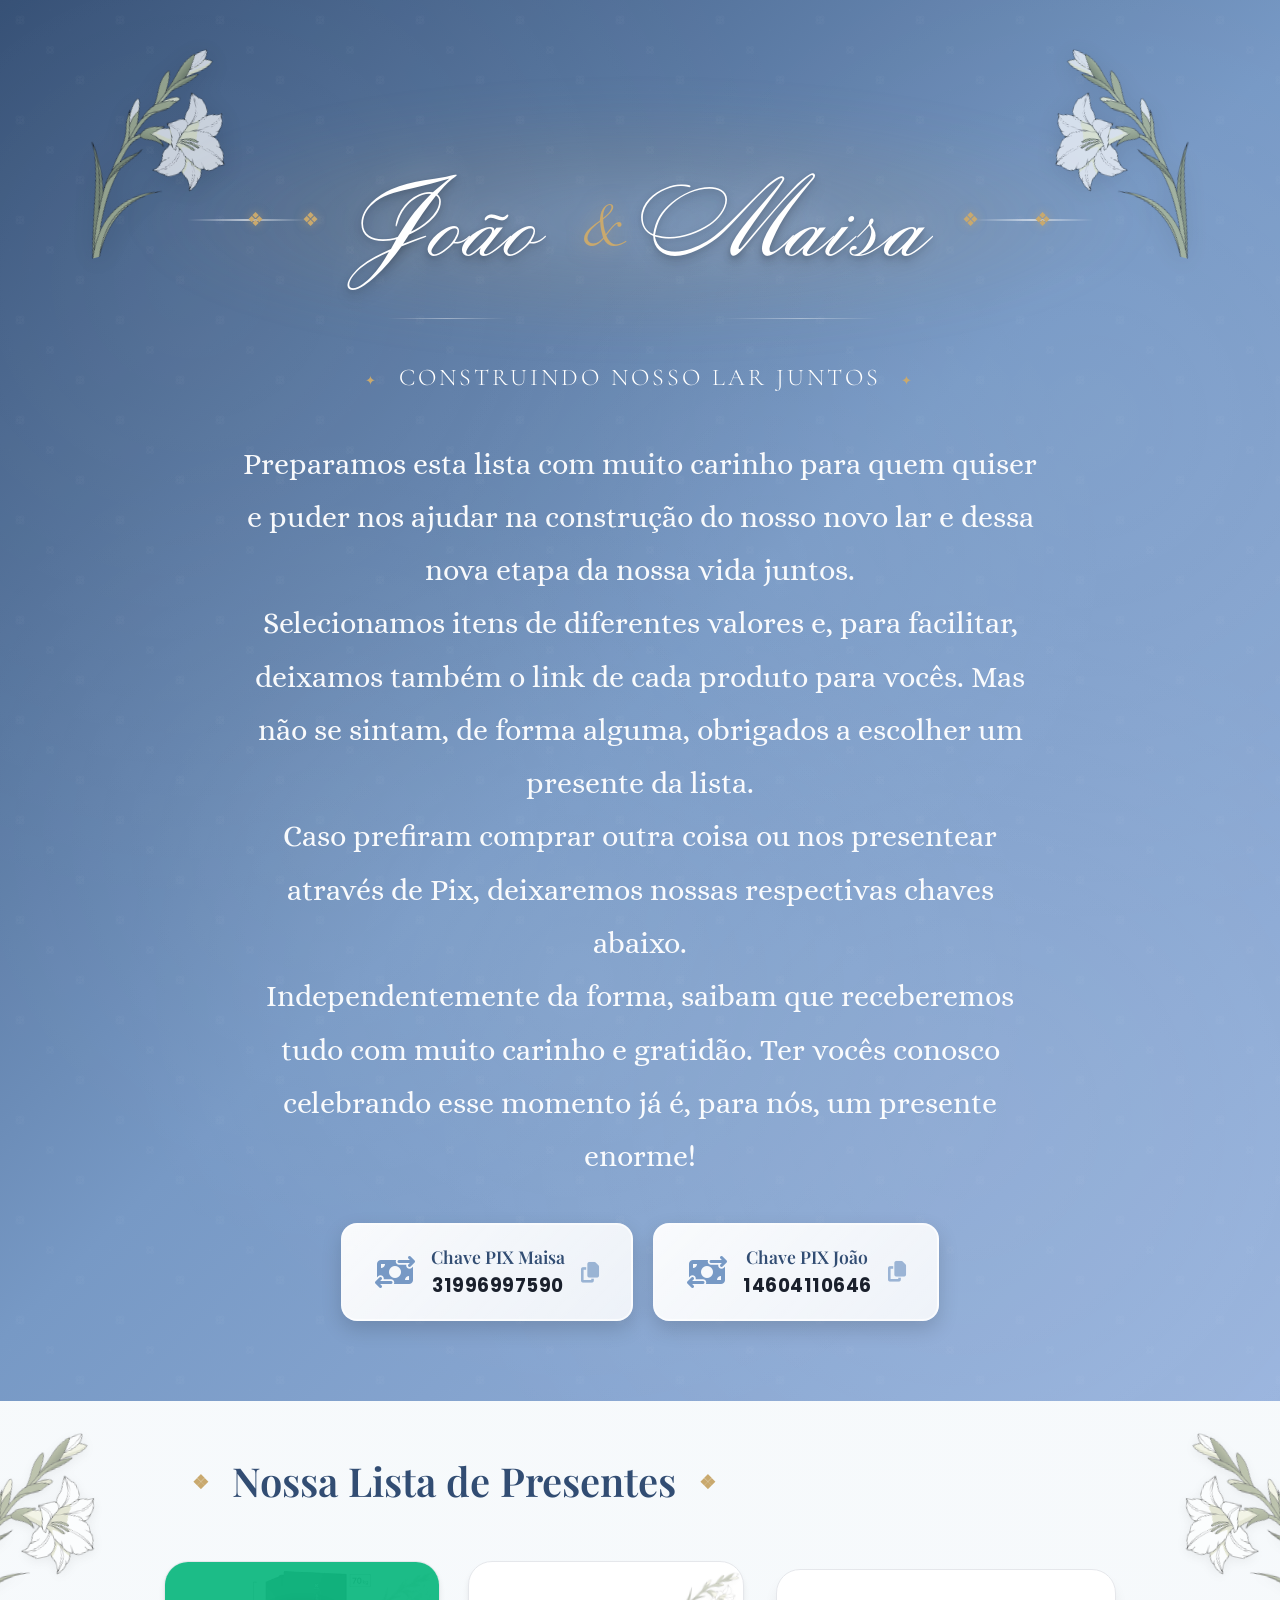
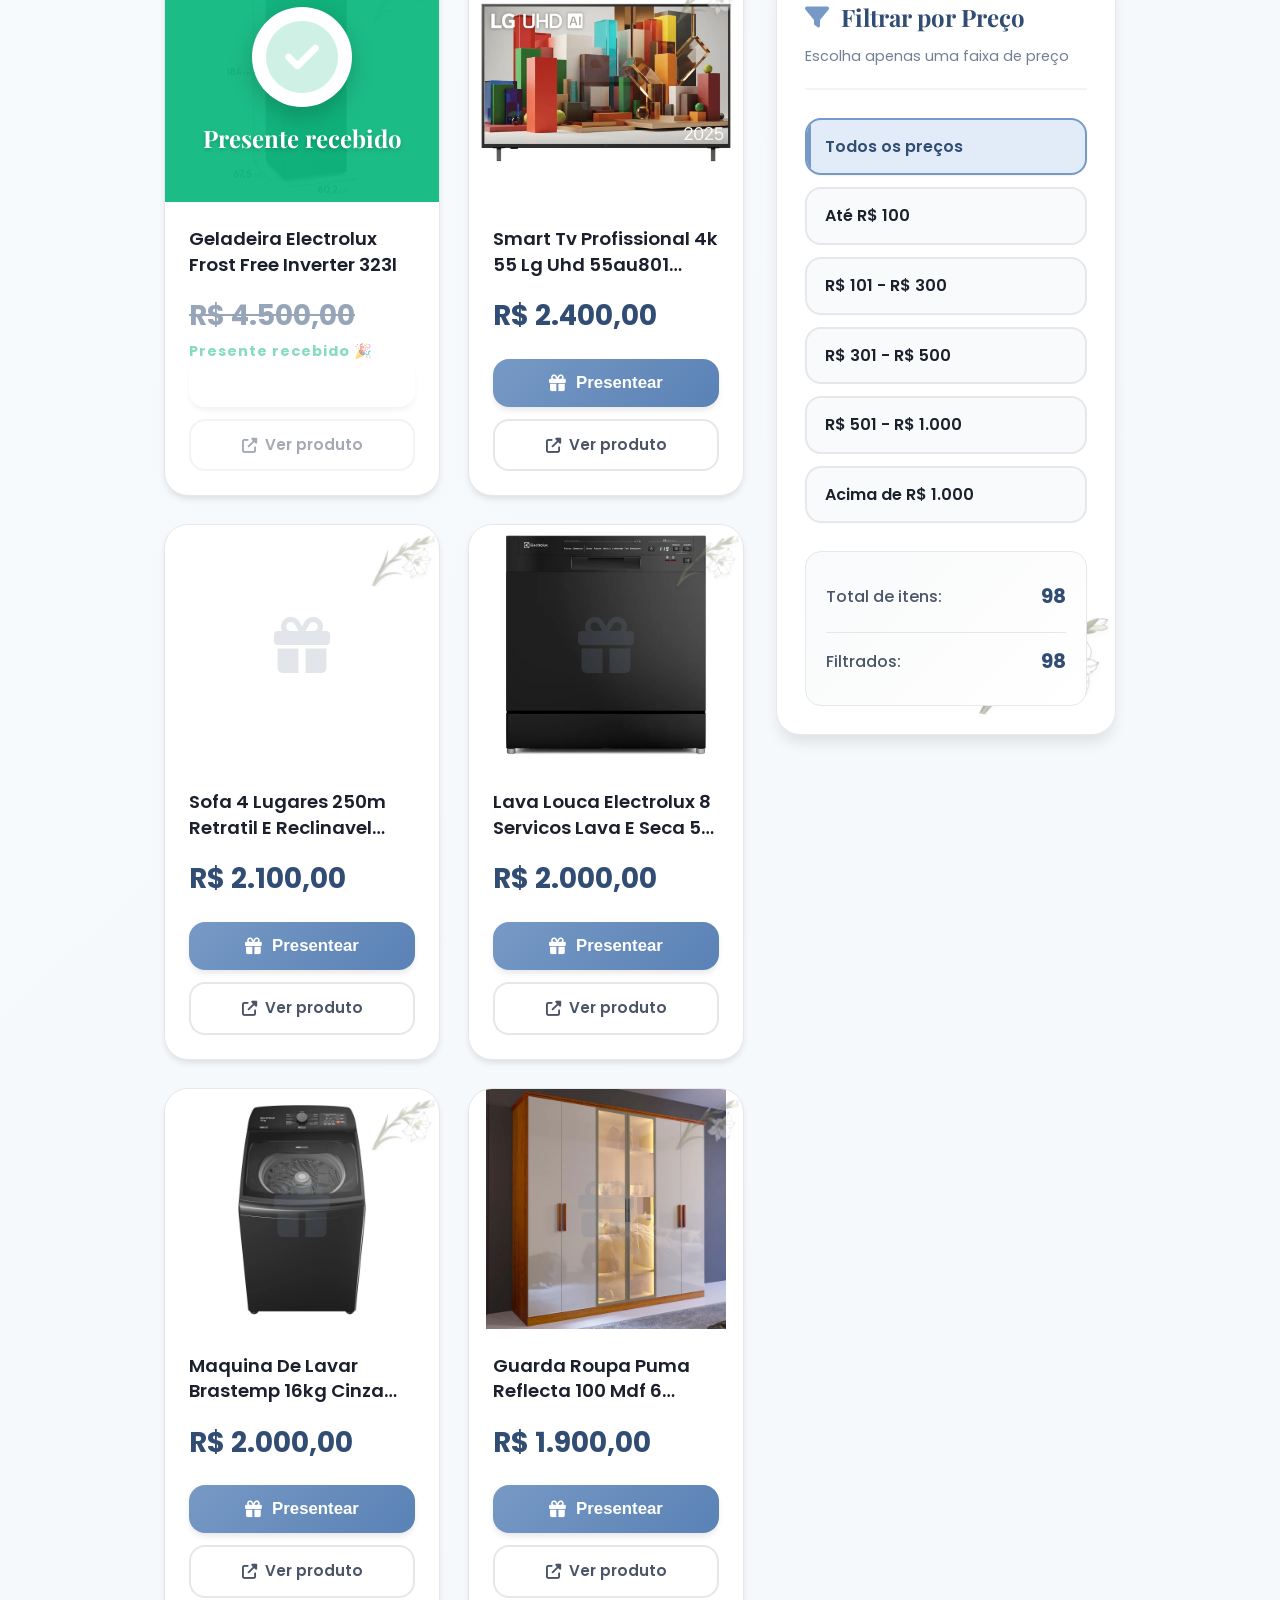
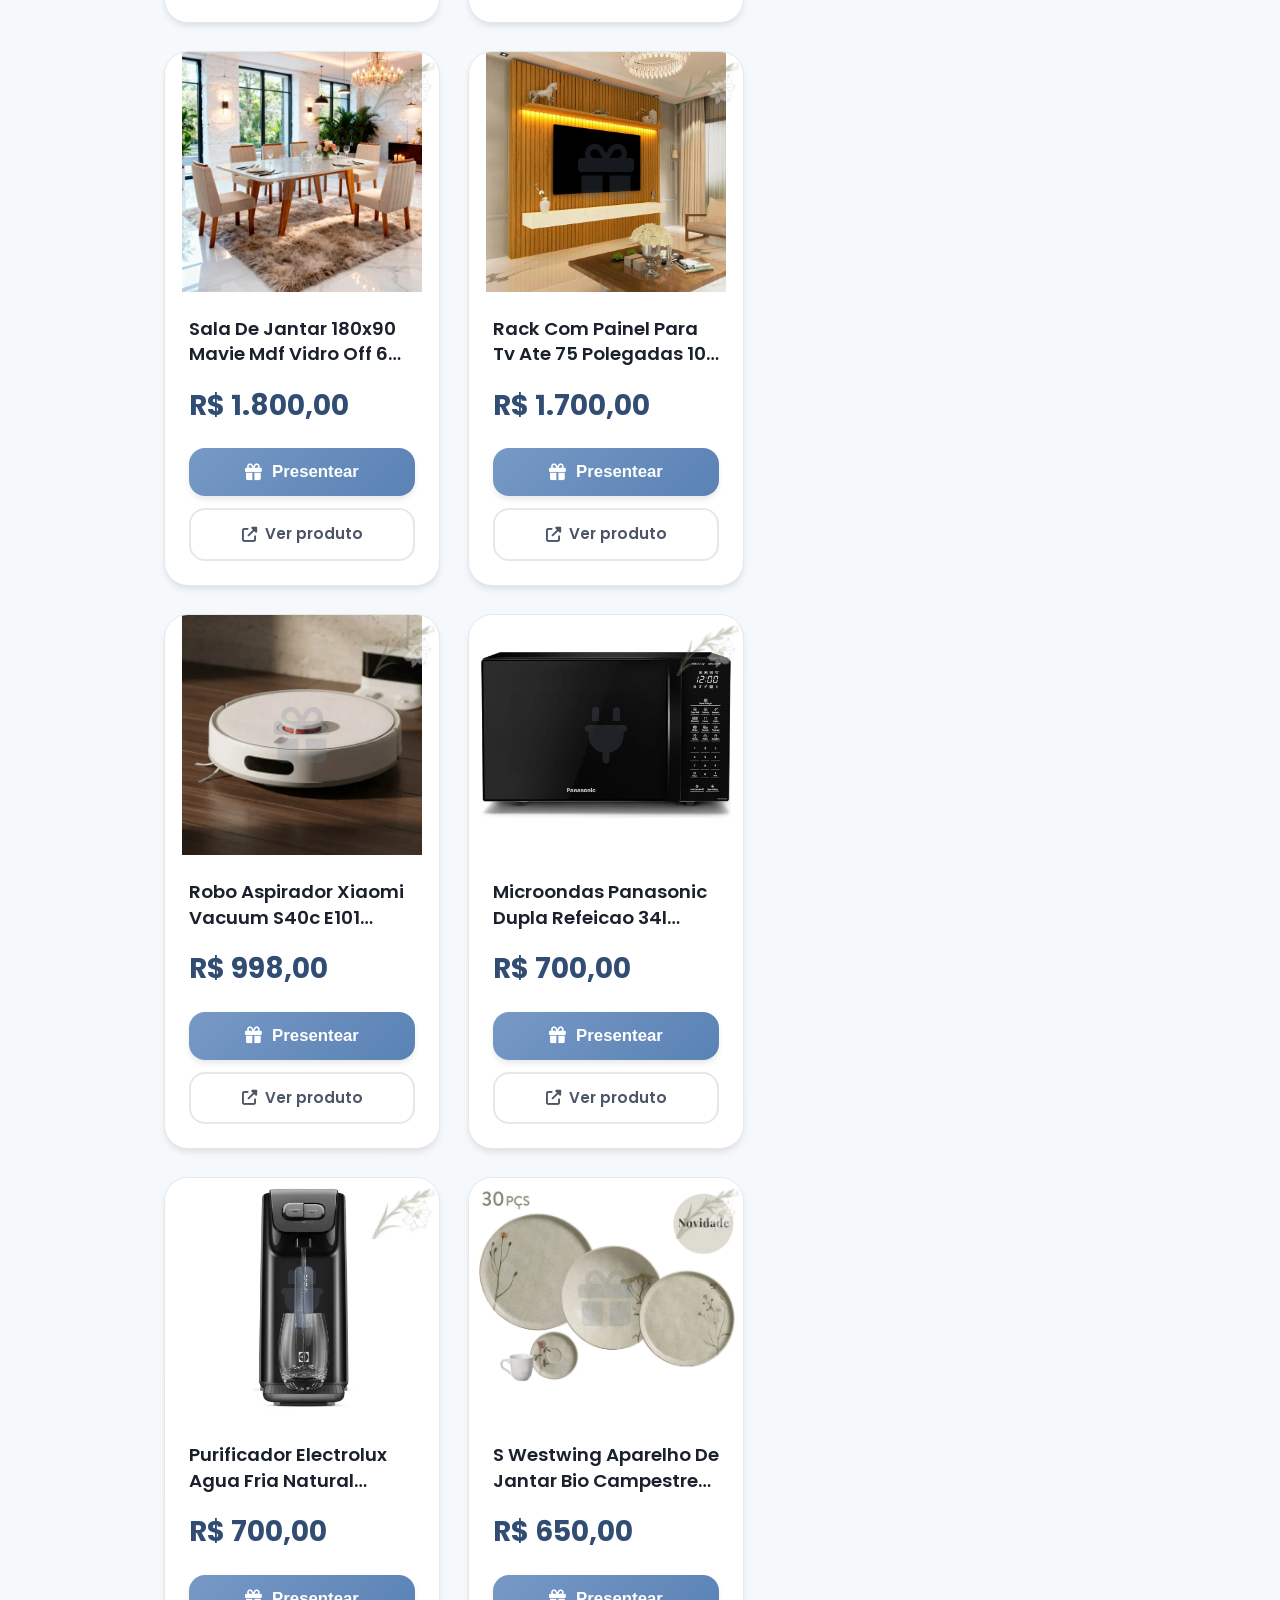
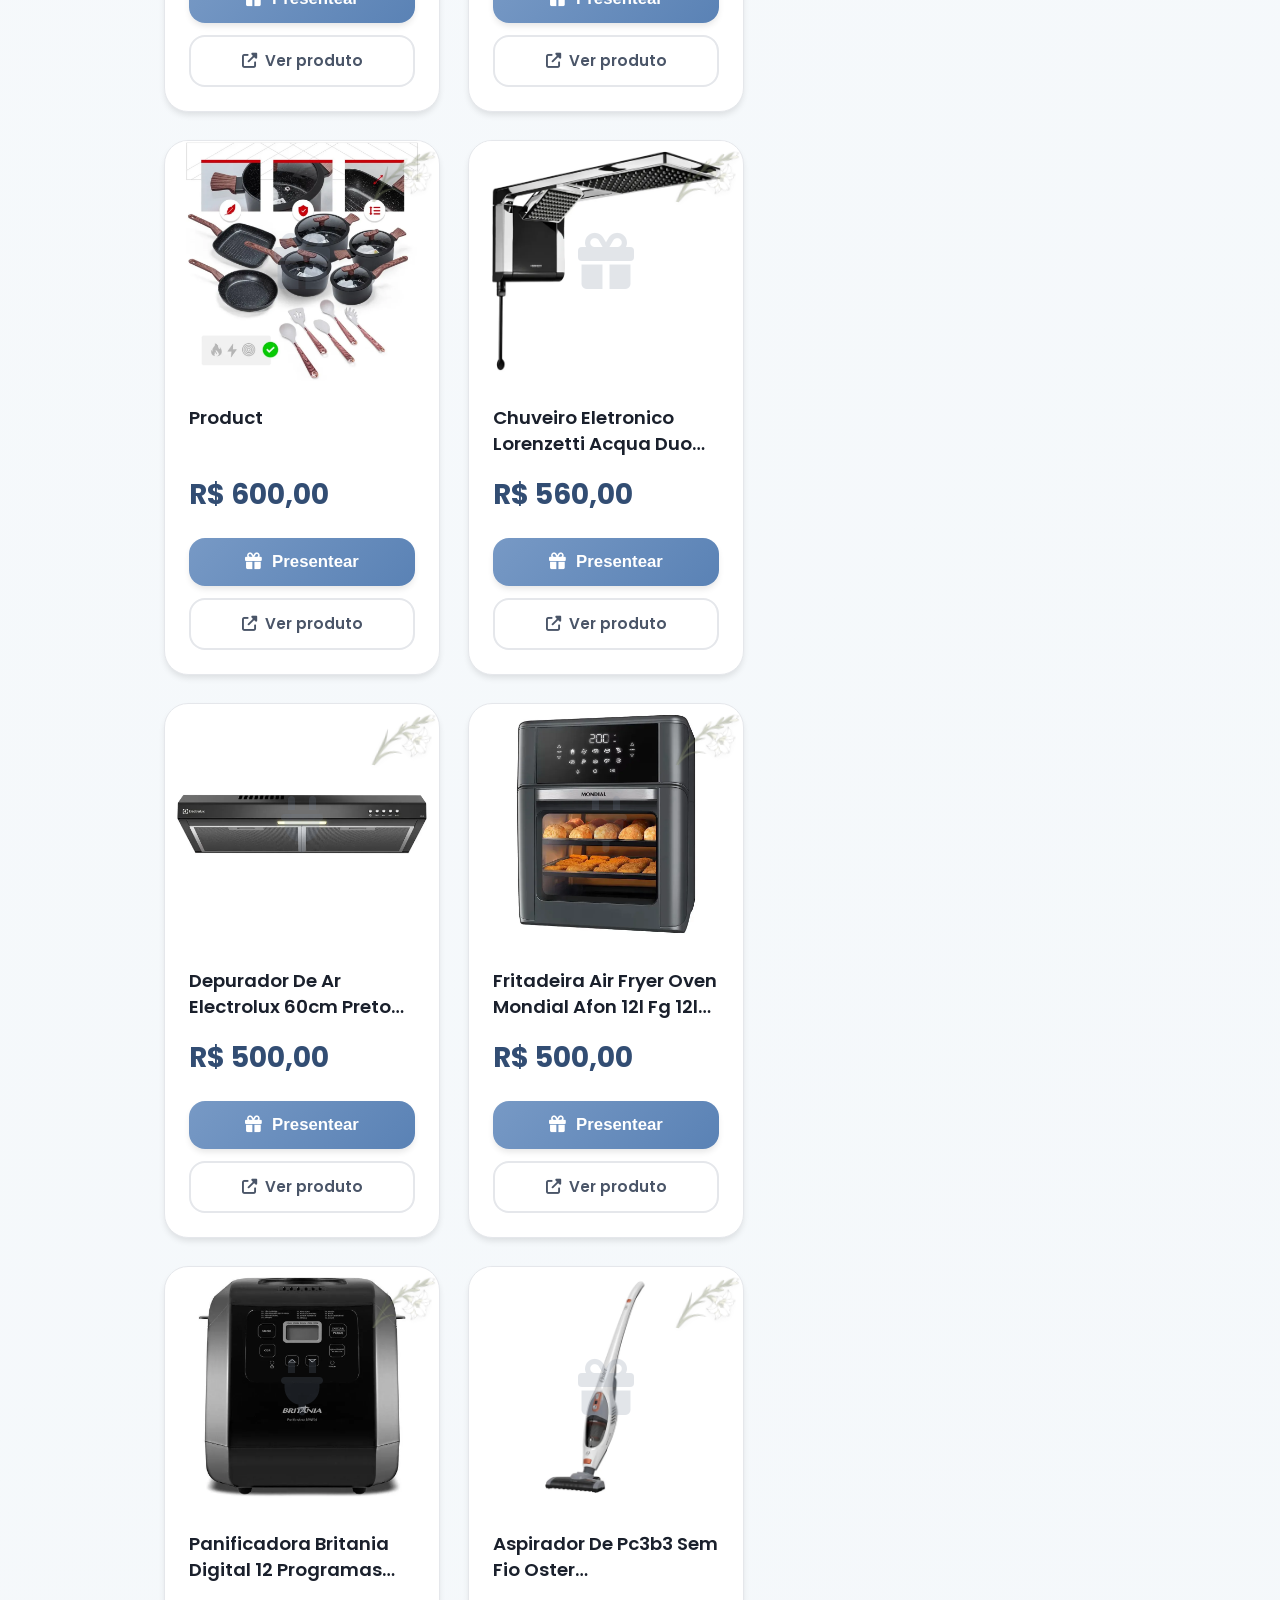
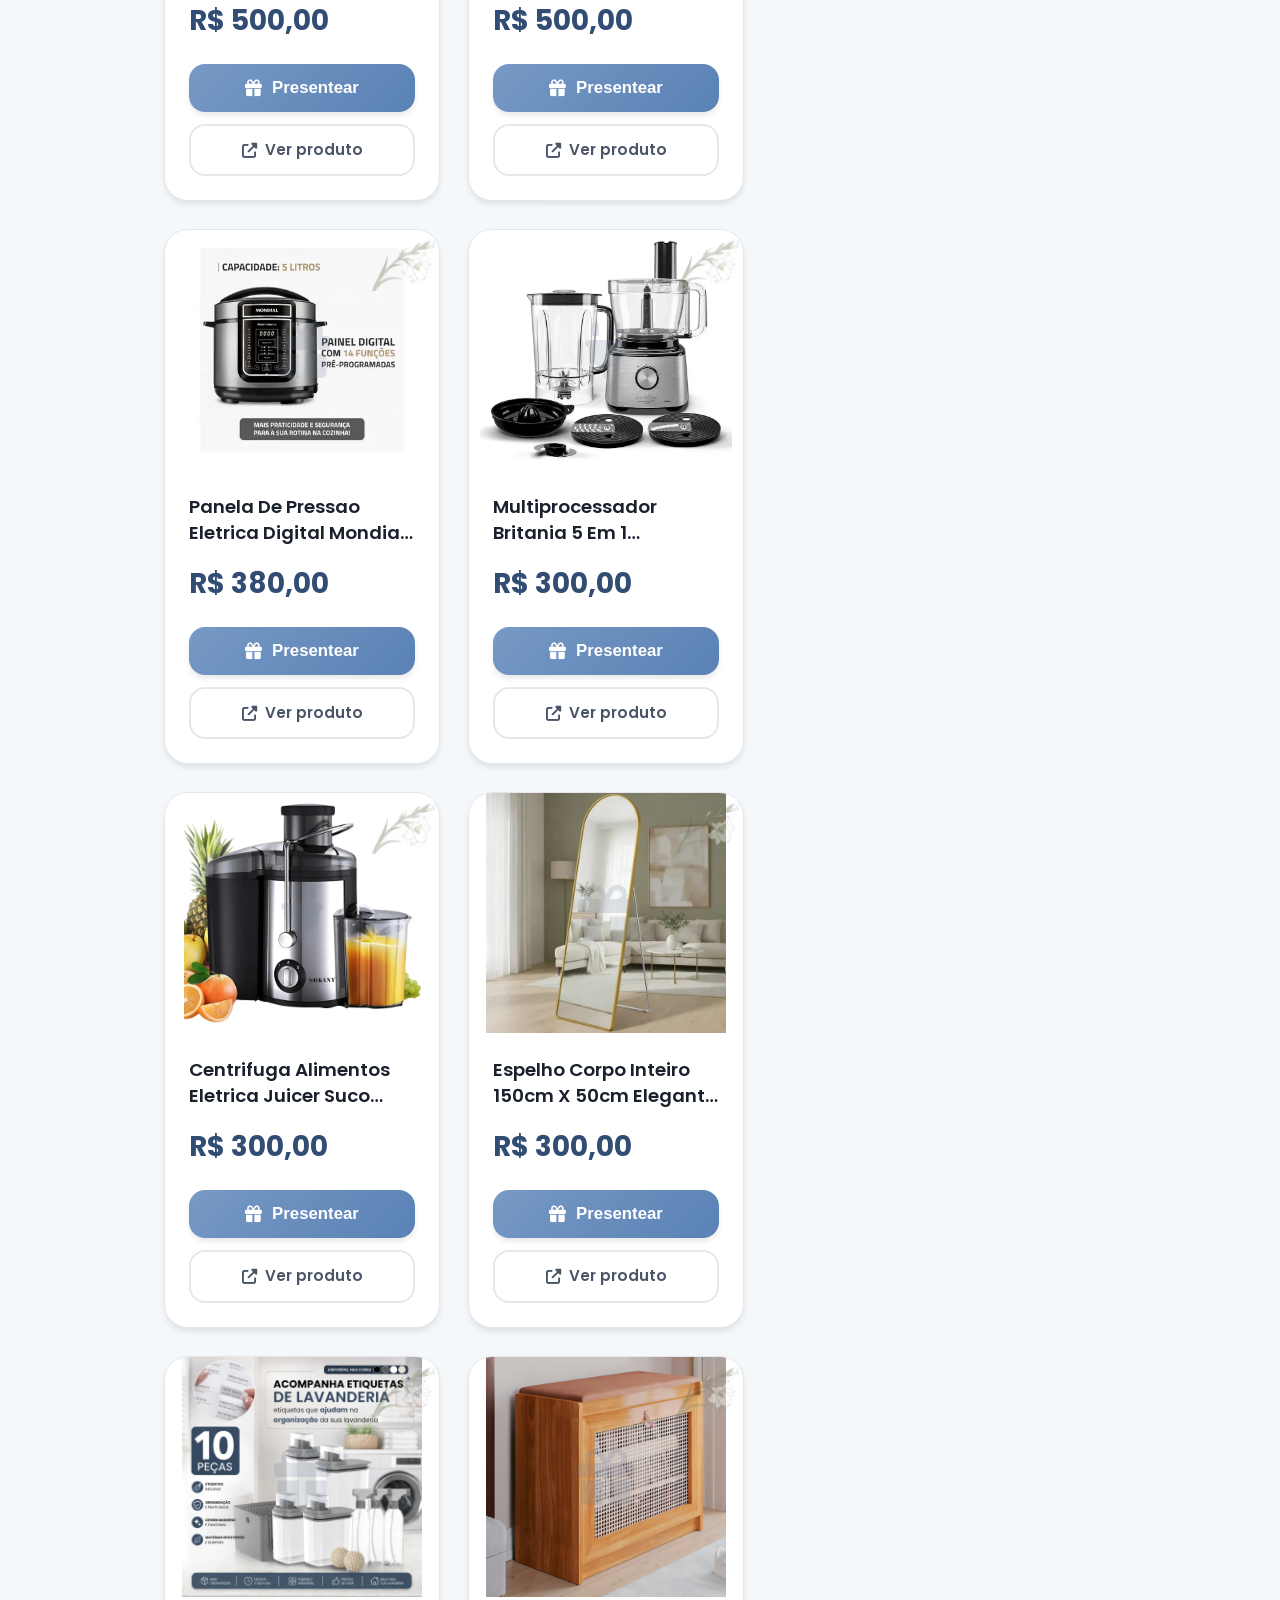
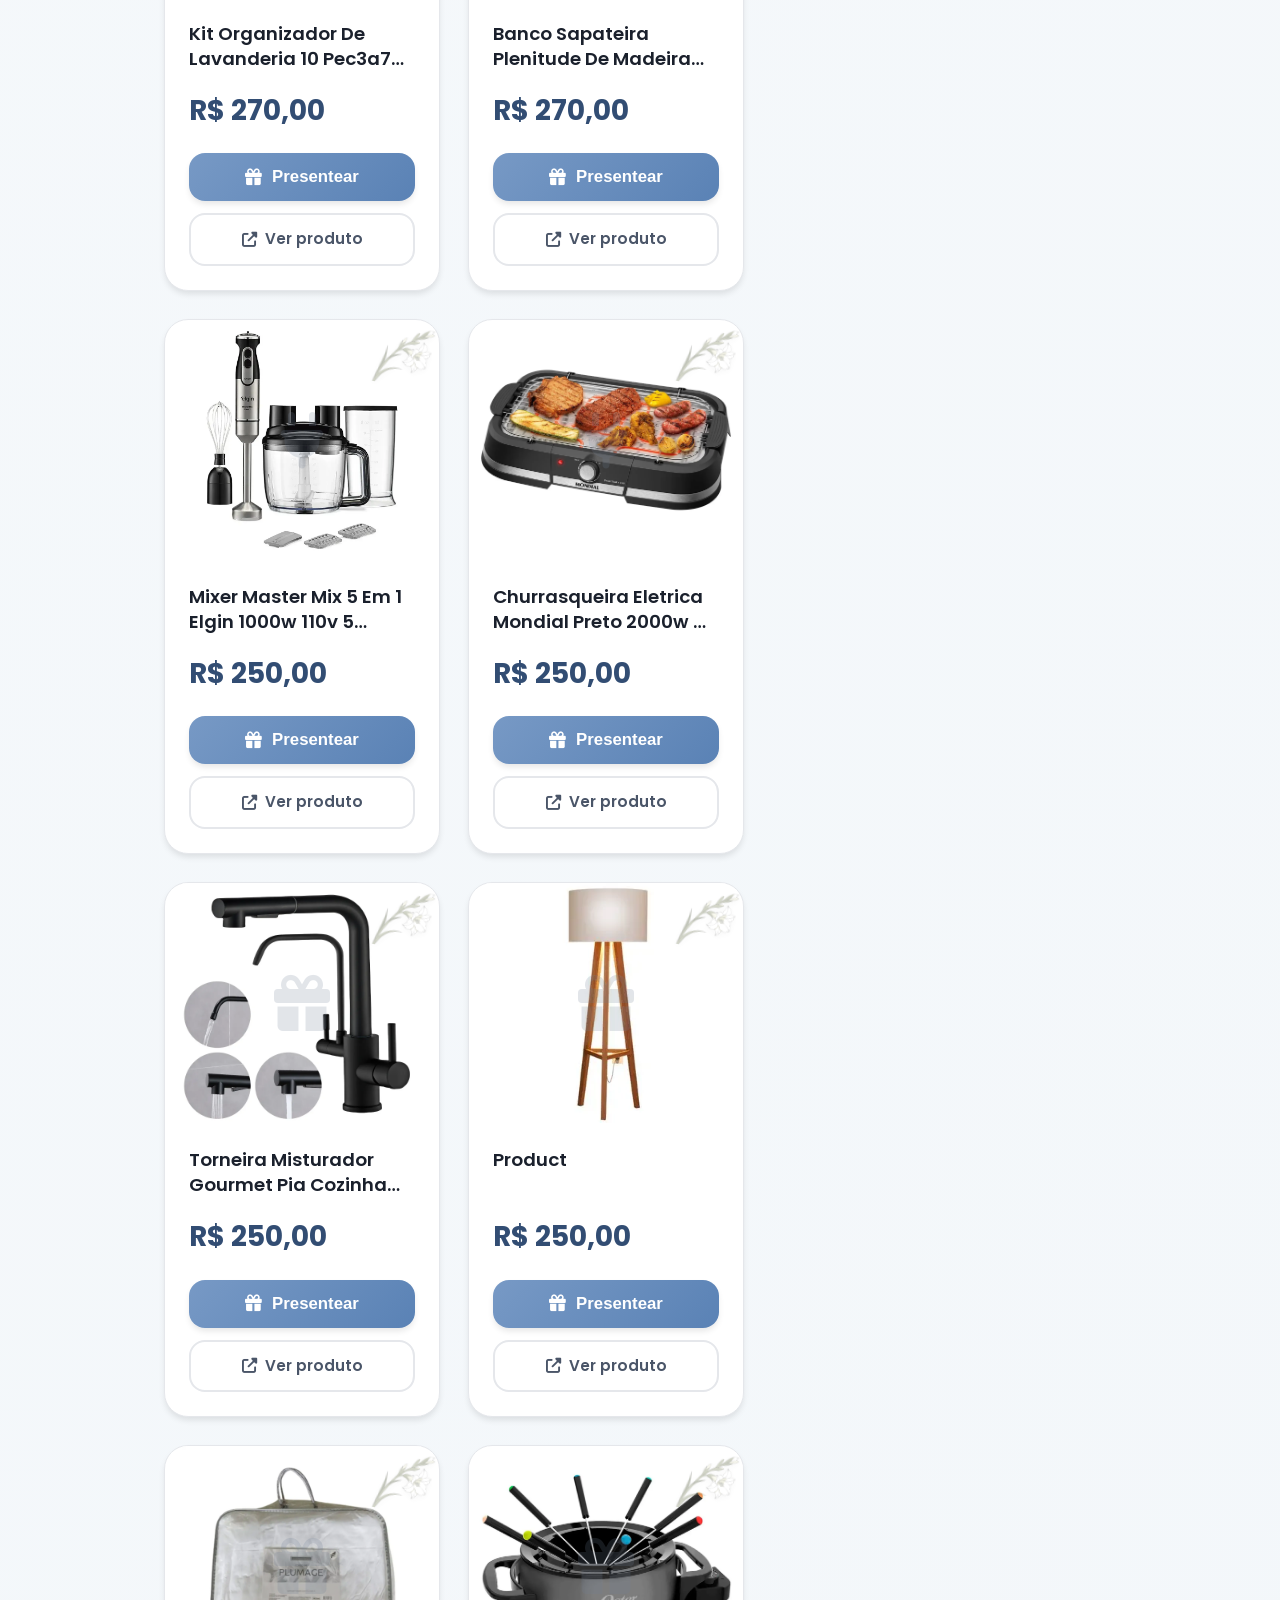
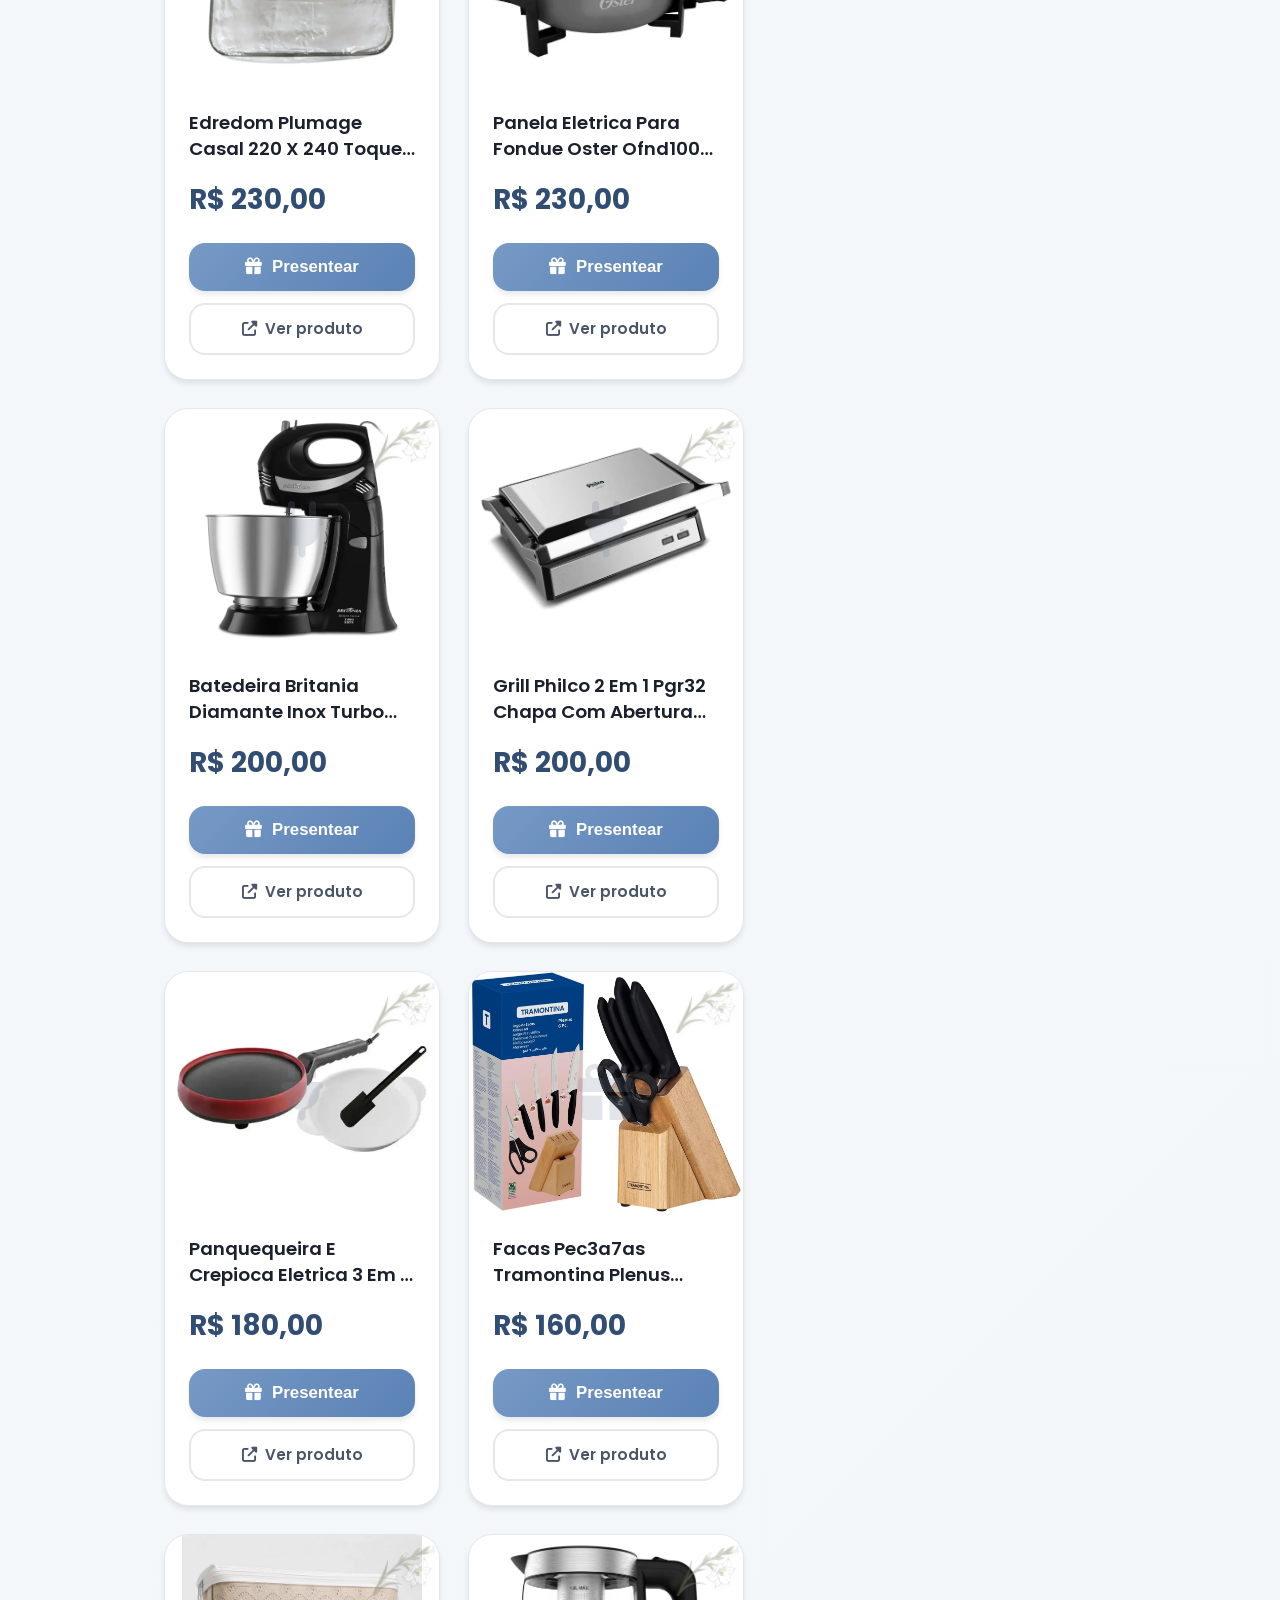
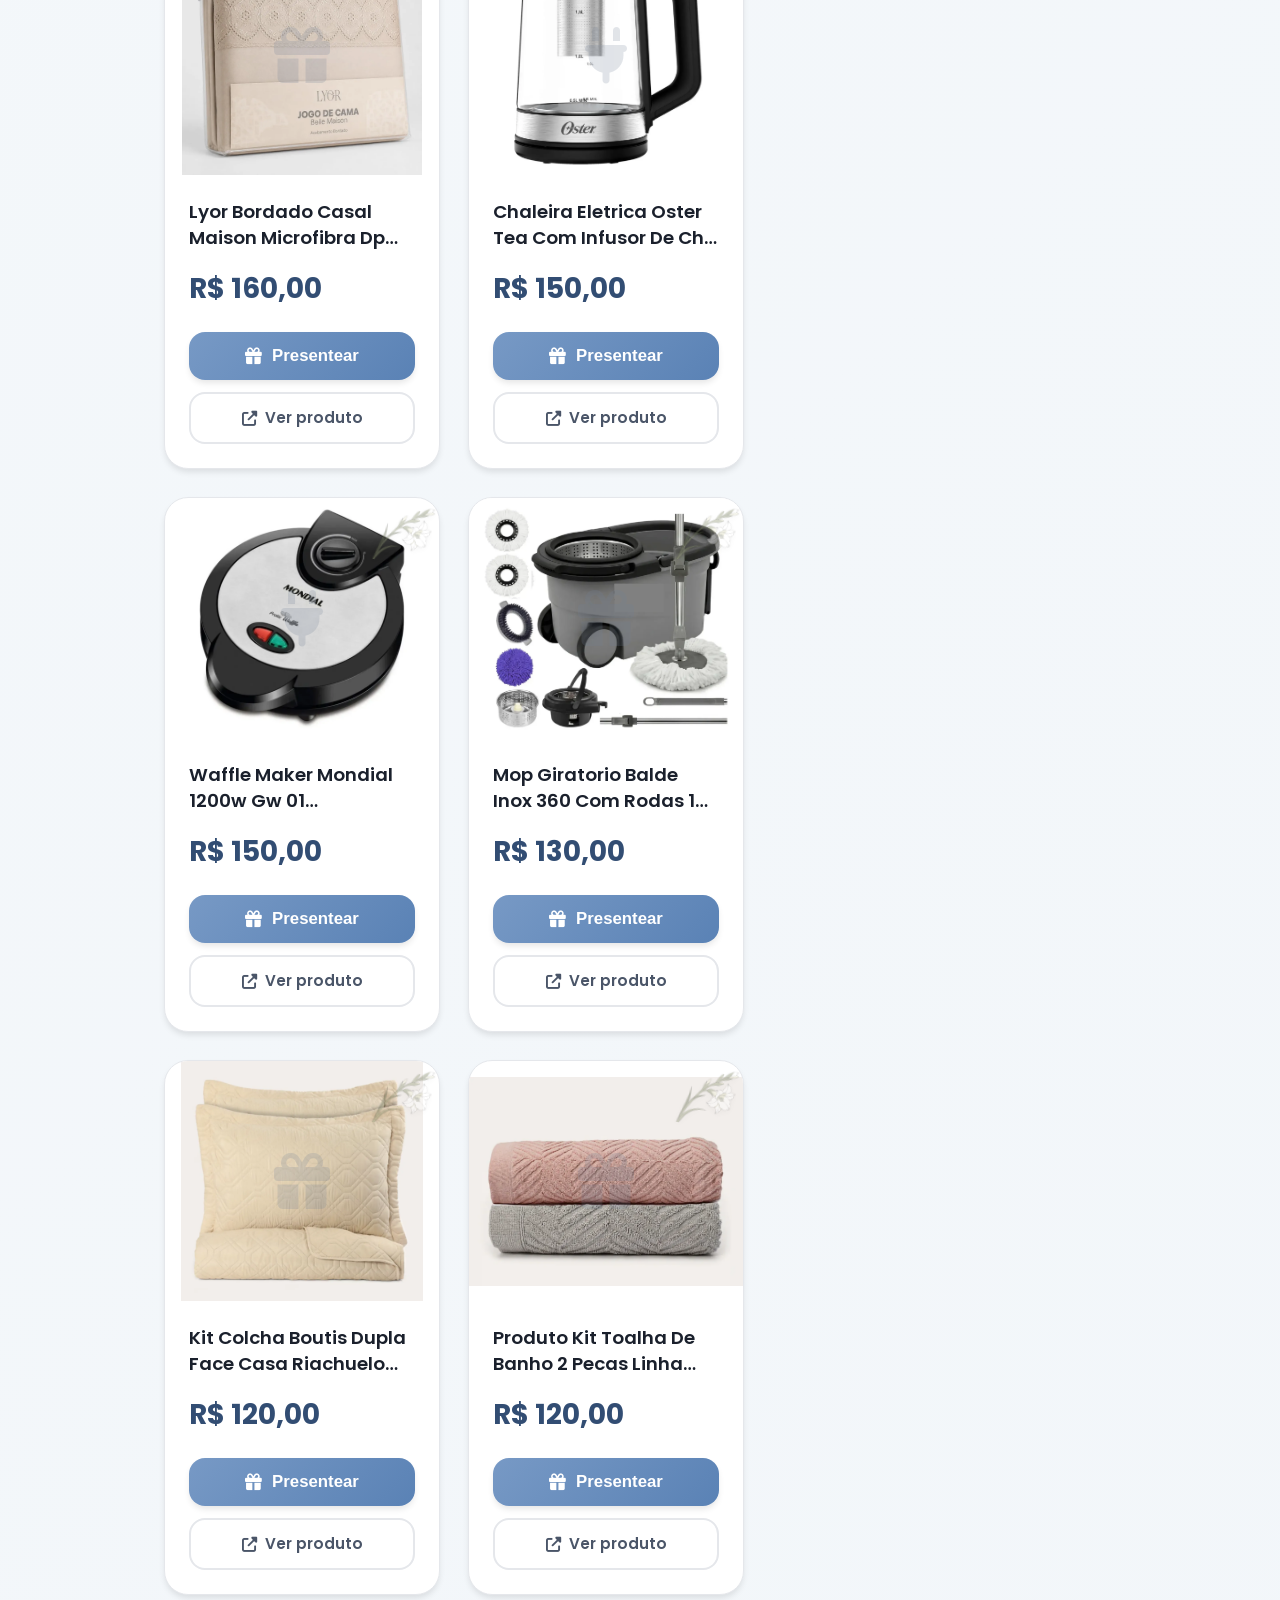
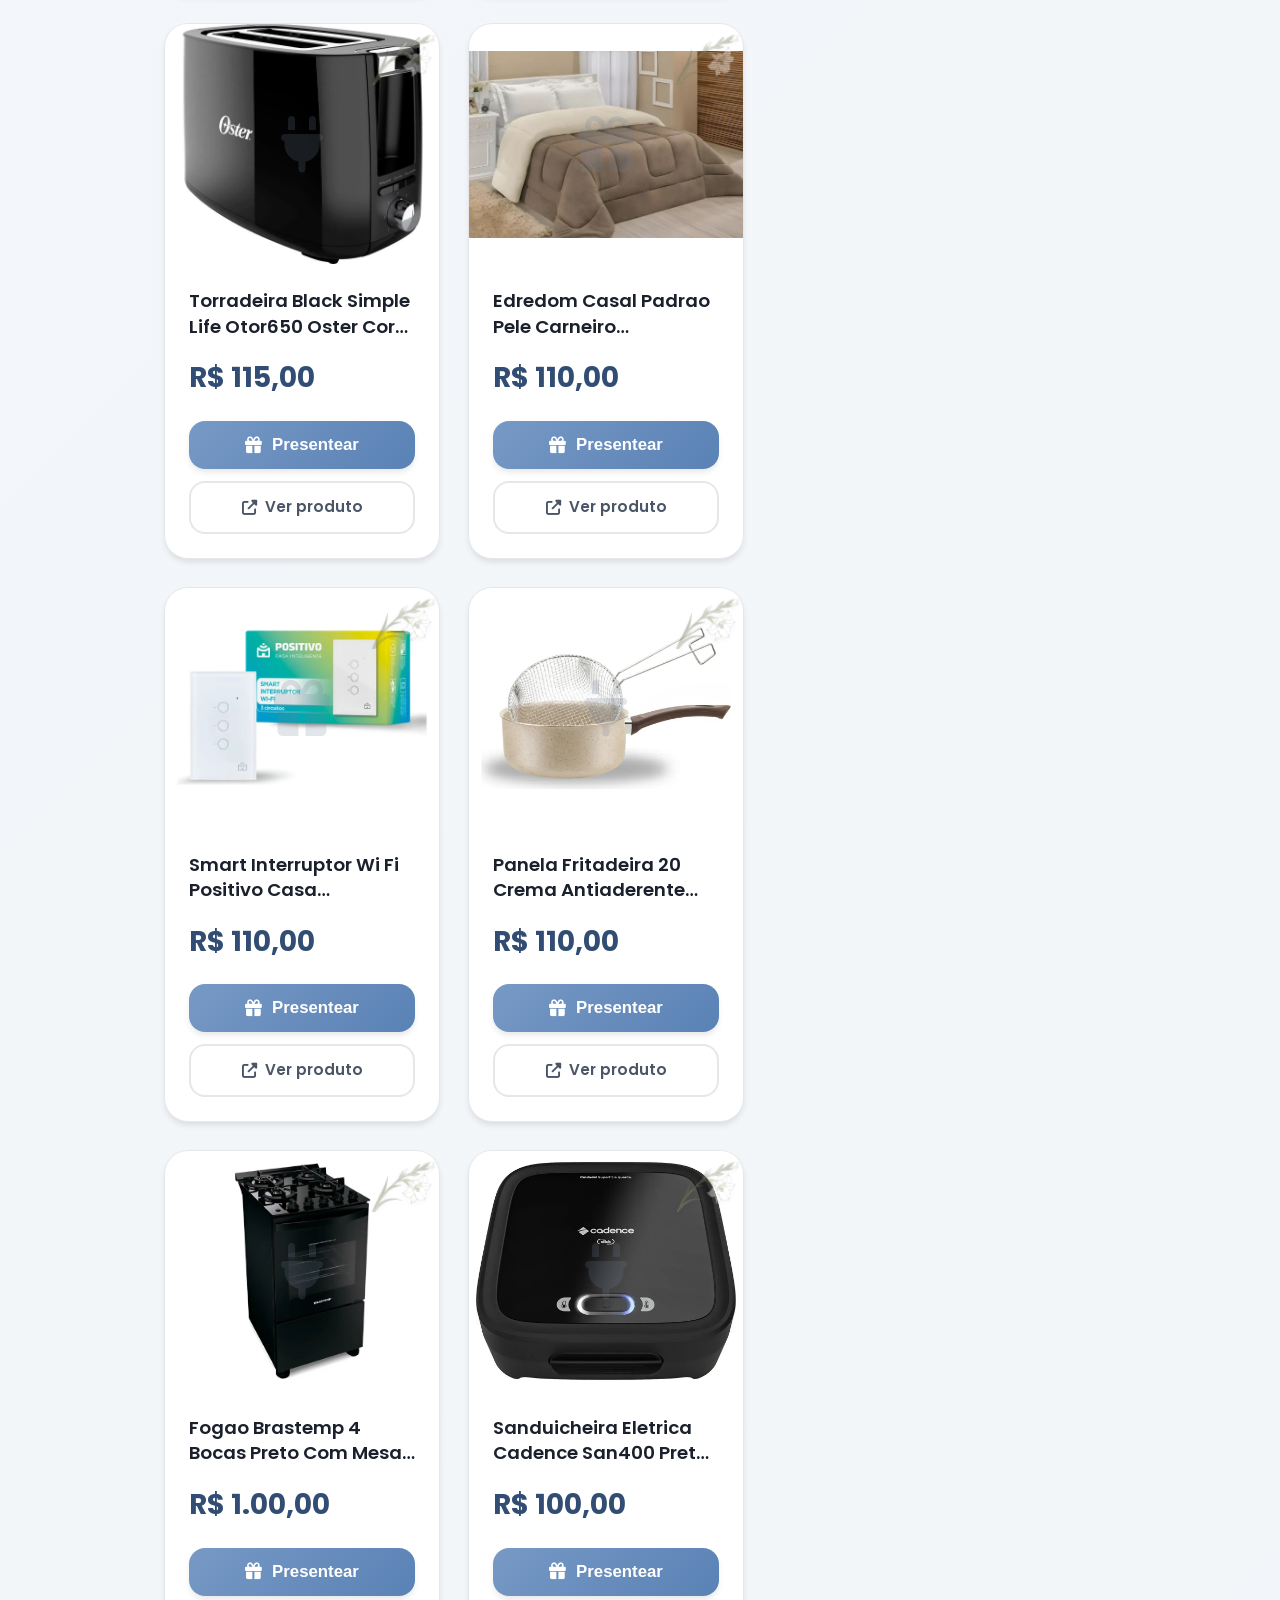
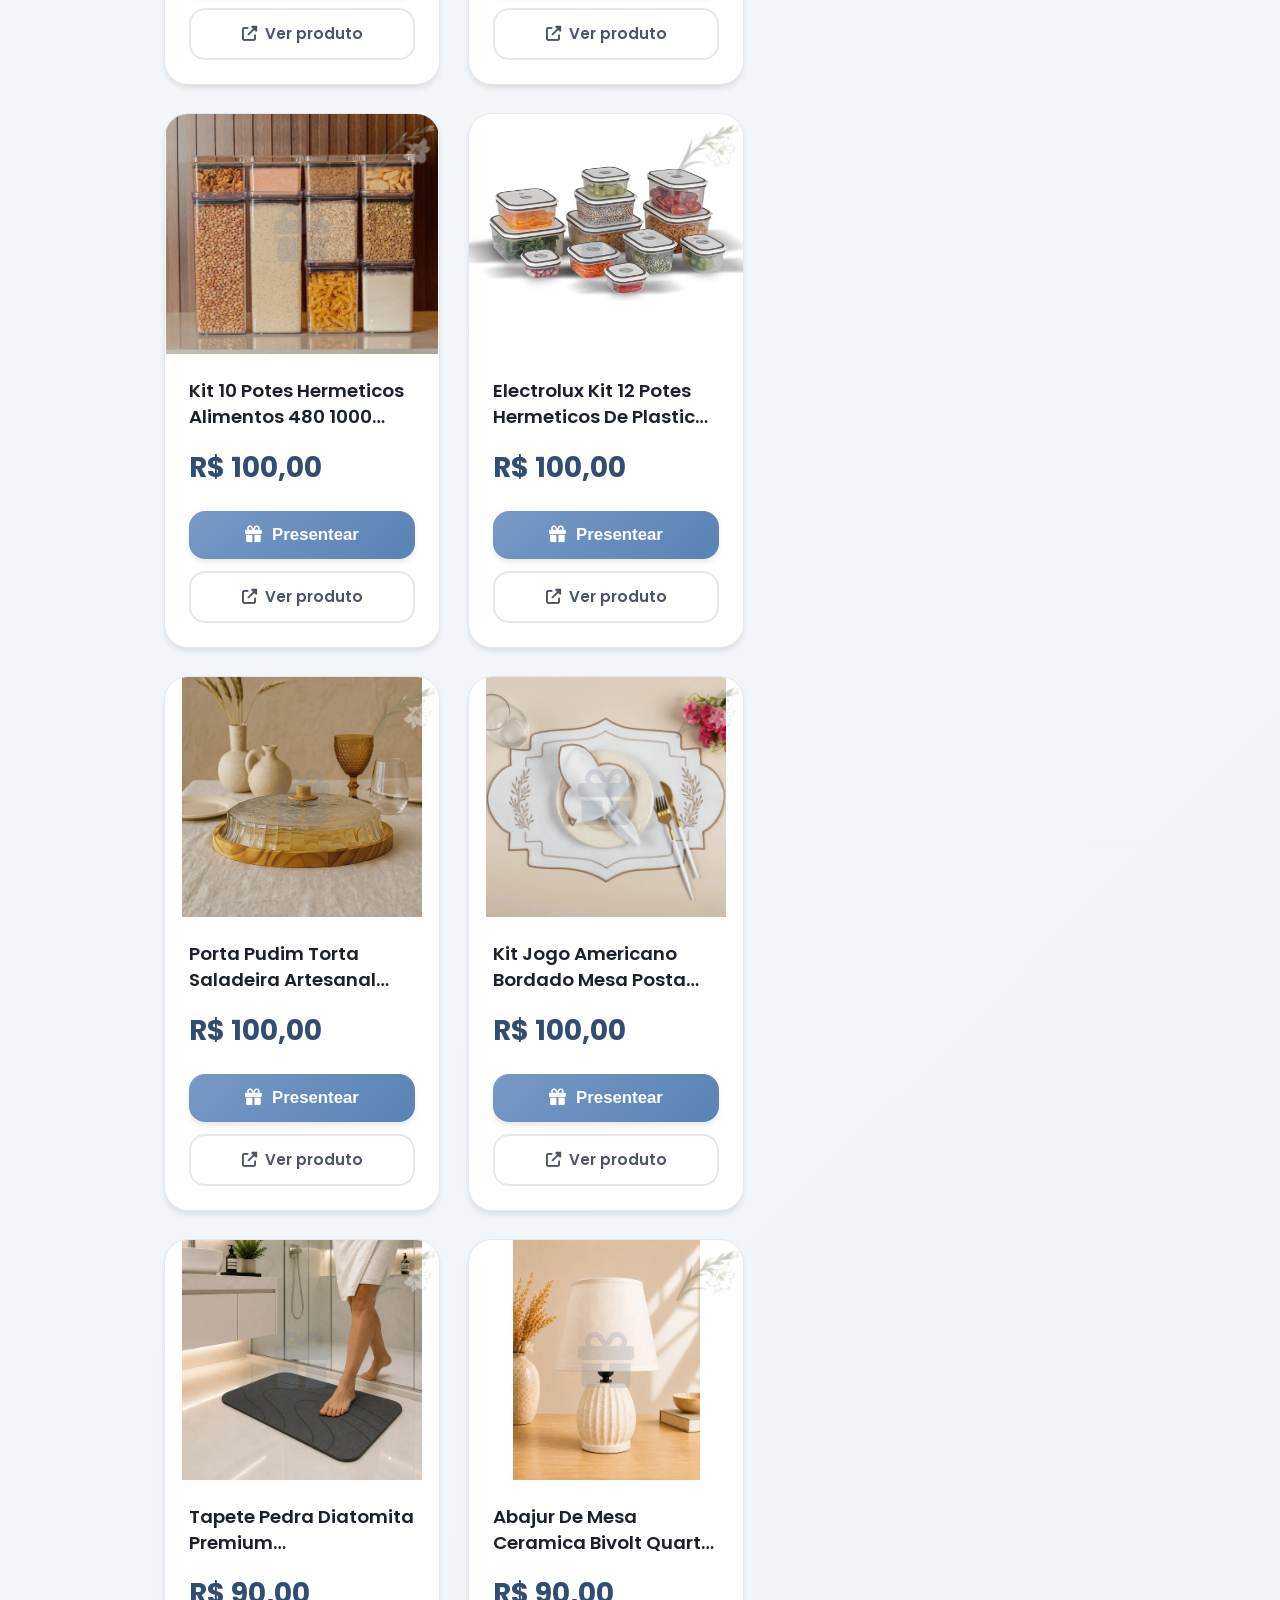
==== commit 8d10affd: "Add files via upload" ====
--- a/index.html
+++ b/index.html
@@ -7,8 +7,18 @@
     <link rel="stylesheet" href="style.css">
     <link rel="preconnect" href="https://fonts.googleapis.com">
     <link rel="preconnect" href="https://fonts.gstatic.com" crossorigin>
-    <link href="https://fonts.googleapis.com/css2?family=Poppins:wght@300;400;500;600;700&family=Playfair+Display:wght@400;500;600;700;800;900&family=Great+Vibes&family=Cormorant+Garamond:wght@300;400;500;600;700&family=Italiana&family=Allura&family=Tangerine:wght@400;700&display=swap" rel="stylesheet">
+    <link href="https://fonts.googleapis.com/css2?family=Poppins:wght@300;400;500;600;700&family=Playfair+Display:wght@400;500;600;700;800;900&family=Great+Vibes&family=Cormorant+Garamond:wght@300;400;500;600;700&family=Italiana&family=Allura&family=Tangerine:wght@400;700&family=Alice&display=swap" rel="stylesheet">
     <link rel="stylesheet" href="https://cdnjs.cloudflare.com/ajax/libs/font-awesome/6.4.0/css/all.min.css">
+    
+    <!-- Fonte Citadel Script local -->
+    <style>
+        @font-face {
+            font-family: 'Citadel Script';
+            src: url('citadel-script-std.otf') format('opentype');
+            font-weight: normal;
+            font-style: normal;
+        }
+    </style>
 </head>
 <body>
     <!-- Header / Hero Section -->
@@ -26,17 +36,27 @@
             <p class="wedding-date">Construindo nosso lar juntos</p>
             
             <div class="welcome-message">
-                <h2>Escolha seu presente especial para o nosso lar!</h2>
-                <div class="message-options">
-                    <div class="message-option" data-message="1">
-                        "Um lar se constrói com amor e se completa com carinho. Ajude-nos a construir o nosso!"
-                    </div>
-                    <div class="message-option" data-message="2">
-                        "Cada presente é um tijolo de afeto na construção do nosso futuro juntos."
-                    </div>
-                    <div class="message-option" data-message="3">
-                        "Compartilhe conosco a alegria de mobiliar nossa vida a dois."
-                    </div>
+                <h2>Preparamos esta lista com muito carinho para quem quiser e puder nos ajudar na construção do nosso novo lar e dessa nova etapa da nossa vida juntos.<br>Selecionamos itens de diferentes valores e, para facilitar, deixamos também o link de cada produto para vocês. Mas não se sintam, de forma alguma, obrigados a escolher um presente da lista.<br>Caso prefiram comprar outra coisa ou nos presentear através de Pix, deixaremos nossas respectivas chaves abaixo.<br>Independentemente da forma, saibam que receberemos tudo com muito carinho e gratidão. Ter vocês conosco celebrando esse momento já é, para nós, um presente enorme! </h2>
+                
+                <!-- Botões PIX -->
+                <div class="pix-container">
+                    <button class="pix-button pix-maisa" onclick="copyPixKey('31996997590', 'Maisa')">
+                        <i class="fas fa-money-bill-transfer"></i>
+                        <div class="pix-content">
+                            <span class="pix-label">Chave PIX Maisa</span>
+                            <span class="pix-key">31996997590</span>
+                        </div>
+                        <i class="fas fa-copy pix-copy-icon"></i>
+                    </button>
+                    
+                    <button class="pix-button pix-joao" onclick="copyPixKey('14604110646', 'João')">
+                        <i class="fas fa-money-bill-transfer"></i>
+                        <div class="pix-content">
+                            <span class="pix-label">Chave PIX João</span>
+                            <span class="pix-key">14604110646</span>
+                        </div>
+                        <i class="fas fa-copy pix-copy-icon"></i>
+                    </button>
                 </div>
             </div>
         </div>
--- a/style.css
+++ b/style.css
@@ -154,12 +154,21 @@
     max-width: 1280px;
     margin: 0 auto;
     padding: 0 24px;
+    overflow-x: hidden; /* Garante que o container não cause scroll horizontal */
 }
 
 /* Container mais estreito para dar destaque às flores laterais em desktop */
 @media (min-width: 1200px) {
     .main-content .container {
-        max-width: 1100px;
+        max-width: 1000px; /* Reduzido de 1100px para 1000px conforme solicitado */
+    }
+    
+    .main-content::before {
+        left: -60px; /* Ajuste para ficar melhor com container menor */
+    }
+    
+    .main-content::after {
+        right: -60px; /* Ajuste para ficar melhor com container menor */
     }
 }
 
@@ -223,8 +232,8 @@
 .hero-content::after {
     content: '';
     position: absolute;
-    width: 200px;
-    height: 200px;
+    width: 180px;
+    height: 180px;
     background-image: url('vecteezy_a-white-lily-on-a-white-background_69209041-removebg-preview.png');
     background-size: contain;
     background-repeat: no-repeat;
@@ -235,14 +244,14 @@
 }
 
 .hero-content::before {
-    top: -50px;
-    left: -100px;
+    top: -40px;
+    left: -80px;
     transform: rotate(-15deg);
 }
 
 .hero-content::after {
-    top: -50px;
-    right: -100px;
+    top: -40px;
+    right: -80px;
     transform: rotate(15deg) scaleX(-1);
 }
 
@@ -308,7 +317,7 @@
 
 /* Tipografia elegante para os nomes */
 .couple-names {
-    font-family: 'Allura', 'Tangerine', 'Great Vibes', cursive;
+    font-family: 'Citadel Script', 'Allura', 'Tangerine', 'Great Vibes', cursive;
     font-size: 7rem;
     font-weight: 400;
     letter-spacing: 2px;
@@ -341,11 +350,11 @@
 }
 
 .couple-names .amp {
-    font-family: 'Cormorant Garamond', serif;
+    font-family: 'Citadel Script', 'Allura', 'Tangerine', cursive;
     color: var(--gold);
-    font-size: 4rem;
-    font-weight: 300;
-    font-style: italic;
+    font-size: 5rem;
+    font-weight: 400;
+    font-style: normal;
     display: inline-block;
     animation: pulse 3s ease infinite;
     text-shadow: 0 0 20px rgba(201, 169, 110, 0.5);
@@ -378,13 +387,13 @@
 }
 
 .welcome-message h2 {
-    font-family: 'Cormorant Garamond', serif;
+    font-family: 'Alice', 'Georgia', serif;
     font-size: 1.85rem;
     font-weight: 400;
     margin-bottom: 40px;
     opacity: 0.95;
-    line-height: 1.6;
-    font-style: italic;
+    line-height: 1.8;
+    font-style: normal;
 }
 
 .message-options {
@@ -393,6 +402,150 @@
     gap: 16px;
     justify-content: center;
     margin-bottom: 32px;
+}
+
+/* ============================================
+   BOTÕES PIX - Design Moderno e Funcional
+   ============================================ */
+.pix-container {
+    display: flex;
+    flex-wrap: wrap;
+    gap: 20px;
+    justify-content: center;
+    margin-top: 40px;
+    animation: fadeInUp 1s ease 0.8s both;
+}
+
+.pix-button {
+    display: flex;
+    align-items: center;
+    gap: 16px;
+    padding: 20px 32px;
+    background: linear-gradient(135deg, rgba(255, 255, 255, 0.95) 0%, rgba(255, 255, 255, 0.85) 100%);
+    backdrop-filter: blur(10px);
+    border: 2px solid rgba(255, 255, 255, 0.6);
+    border-radius: 16px;
+    cursor: pointer;
+    transition: all 0.3s cubic-bezier(0.4, 0, 0.2, 1);
+    box-shadow: 0 8px 20px rgba(0, 0, 0, 0.15);
+    position: relative;
+    overflow: hidden;
+    min-width: 280px;
+}
+
+.pix-button::before {
+    content: '';
+    position: absolute;
+    top: 0;
+    left: -100%;
+    width: 100%;
+    height: 100%;
+    background: linear-gradient(90deg, transparent, rgba(255, 255, 255, 0.4), transparent);
+    transition: left 0.5s ease;
+}
+
+.pix-button:hover::before {
+    left: 100%;
+}
+
+.pix-button:hover {
+    transform: translateY(-4px) scale(1.02);
+    box-shadow: 0 12px 30px rgba(0, 0, 0, 0.25);
+    border-color: rgba(255, 255, 255, 0.9);
+}
+
+.pix-button:active {
+    transform: translateY(-2px) scale(1.01);
+}
+
+.pix-button .fa-money-bill-transfer {
+    font-size: 2rem;
+    color: var(--primary-color);
+    animation: pulse 2s ease infinite;
+}
+
+.pix-content {
+    display: flex;
+    flex-direction: column;
+    gap: 4px;
+    flex: 1;
+}
+
+.pix-label {
+    font-family: 'Playfair Display', serif;
+    font-size: 1.1rem;
+    font-weight: 600;
+    color: var(--primary-darker);
+}
+
+.pix-key {
+    font-family: 'Poppins', monospace;
+    font-size: 1.15rem;
+    font-weight: 700;
+    color: var(--text-dark);
+    letter-spacing: 0.5px;
+}
+
+.pix-copy-icon {
+    font-size: 1.3rem;
+    color: var(--primary-color);
+    opacity: 0.7;
+    transition: all 0.3s ease;
+}
+
+.pix-button:hover .pix-copy-icon {
+    opacity: 1;
+    transform: scale(1.1);
+}
+
+/* Feedback de cópia */
+.pix-copy-feedback {
+    position: fixed;
+    top: 20px;
+    right: 20px;
+    background: linear-gradient(135deg, var(--success) 0%, #059669 100%);
+    color: white;
+    padding: 16px 24px;
+    border-radius: 12px;
+    box-shadow: 0 8px 24px rgba(16, 185, 129, 0.4);
+    display: flex;
+    align-items: center;
+    gap: 12px;
+    font-weight: 600;
+    z-index: 9999;
+    opacity: 0;
+    transform: translateX(400px);
+    transition: all 0.3s cubic-bezier(0.4, 0, 0.2, 1);
+}
+
+.pix-copy-feedback.show {
+    opacity: 1;
+    transform: translateX(0);
+}
+
+.pix-copy-feedback i {
+    font-size: 1.5rem;
+}
+
+/* Responsividade dos botões PIX */
+@media (max-width: 768px) {
+    .pix-container {
+        flex-direction: column;
+        align-items: center;
+    }
+    
+    .pix-button {
+        width: 100%;
+        max-width: 400px;
+    }
+    
+    .pix-copy-feedback {
+        right: 10px;
+        left: 10px;
+        top: 10px;
+        text-align: center;
+        justify-content: center;
+    }
 }
 
 .message-option {
@@ -449,6 +602,7 @@
     padding: 48px 0;
     animation: fadeIn 1s ease 0.3s both;
     position: relative;
+    overflow-x: hidden; /* Garante que não haja scroll horizontal */
 }
 
 /* Ornamentos botânicos nas laterais - lírios SUPER VISÍVEIS */
@@ -456,8 +610,8 @@
 .main-content::after {
     content: '';
     position: absolute;
-    width: 250px;
-    height: 250px;
+    width: 180px;
+    height: 180px;
     background-image: url('vecteezy_a-white-lily-on-a-white-background_69209041-removebg-preview.png');
     background-size: contain;
     background-repeat: no-repeat;
@@ -469,15 +623,26 @@
 }
 
 .main-content::before {
-    top: 20px;
-    left: -40px;
-    transform: rotate(-20deg);
+    top: 40px;
+    left: -80px;
+    transform: rotate(-12deg);
 }
 
 .main-content::after {
-    top: 20px;
-    right: -40px;
-    transform: rotate(20deg) scaleX(-1);
+    top: 40px;
+    right: -80px;
+    transform: rotate(12deg) scaleX(-1);
+}
+
+/* Ajuste para desktop */
+@media (min-width: 1200px) {
+    .main-content::before {
+        left: -70px;
+    }
+    
+    .main-content::after {
+        right: -70px;
+    }
 }
 
 .content-wrapper {
@@ -530,7 +695,7 @@
 
 .products-grid {
     display: grid;
-    grid-template-columns: repeat(auto-fill, minmax(300px, 1fr));
+    grid-template-columns: repeat(2, 1fr);
     gap: 28px;
     margin-bottom: 48px;
 }
@@ -1162,7 +1327,8 @@
     }
     
     .products-grid {
-        grid-template-columns: repeat(auto-fill, minmax(280px, 1fr));
+        grid-template-columns: repeat(2, 1fr);
+        gap: 24px;
     }
     
     .couple-names {
@@ -1188,35 +1354,37 @@
     /* Ajustar lírios no hero para mobile - bem visíveis */
     .hero-content::before,
     .hero-content::after {
-        width: 130px;
-        height: 130px;
+        width: 120px;
+        height: 120px;
         opacity: 0.5;
     }
     
     .hero-content::before {
-        left: -50px;
-        top: -30px;
+        left: -40px;
+        top: -20px;
     }
     
     .hero-content::after {
-        right: -50px;
-        top: -30px;
+        right: -40px;
+        top: -20px;
     }
     
     /* Ajustar lírios laterais para mobile */
     .main-content::before,
     .main-content::after {
-        width: 150px;
-        height: 150px;
+        width: 120px;
+        height: 120px;
         opacity: 0.45;
     }
     
     .main-content::before {
-        left: -30px;
+        left: -20px;
+        top: 20px;
     }
     
     .main-content::after {
-        right: -30px;
+        right: -20px;
+        top: 20px;
     }
     
     .decorative-line {
@@ -1236,7 +1404,7 @@
     }
     
     .couple-names .amp {
-        font-size: 3rem;
+        font-size: 2.8rem;
         margin: 10px 0;
     }
     
@@ -1245,7 +1413,8 @@
     }
     
     .welcome-message h2 {
-        font-size: 1.5rem;
+        font-size: 1.35rem;
+        line-height: 1.7;
     }
     
     .message-options {
@@ -1258,7 +1427,8 @@
     }
     
     .products-grid {
-        grid-template-columns: repeat(auto-fill, minmax(260px, 1fr));
+        grid-template-columns: repeat(2, 1fr);
+        gap: 20px;
     }
     
     .products-header .section-title {
@@ -1290,7 +1460,7 @@
     }
     
     .couple-names .amp {
-        font-size: 2.5rem;
+        font-size: 2.2rem;
     }
     
     .wedding-date {
@@ -1302,6 +1472,11 @@
         margin: 0 10px;
     }
     
+    .welcome-message h2 {
+        font-size: 1.15rem;
+        line-height: 1.65;
+    }
+    
     .products-grid {
         grid-template-columns: 1fr;
     }
@@ -1324,3 +1499,95 @@
         padding: 20px;
     }
 }
+
+
+/* ============================================
+   PRODUTOS JÁ COMPRADOS - Overlay com Check Verde
+   ============================================ */
+.produto-comprado {
+    position: relative;
+}
+
+.produto-adquirido-overlay {
+    position: absolute;
+    top: 0;
+    left: 0;
+    right: 0;
+    bottom: 0;
+    background: rgba(16, 185, 129, 0.95);
+    display: flex;
+    flex-direction: column;
+    align-items: center;
+    justify-content: center;
+    gap: 12px;
+    z-index: 10;
+    border-radius: var(--radius) var(--radius) 0 0;
+}
+
+.check-verde {
+    width: 100px;
+    height: 100px;
+    background: white;
+    border-radius: 50%;
+    display: flex;
+    align-items: center;
+    justify-content: center;
+    box-shadow: 0 8px 24px rgba(0, 0, 0, 0.2);
+    animation: scaleIn 0.5s ease;
+}
+
+.check-verde i {
+    font-size: 4.5rem;
+    color: var(--success);
+}
+
+.texto-adquirido {
+    font-family: 'Playfair Display', serif;
+    font-size: 1.5rem;
+    font-weight: 700;
+    color: white;
+    text-shadow: 0 2px 4px rgba(0, 0, 0, 0.2);
+}
+
+@keyframes scaleIn {
+    from {
+        transform: scale(0);
+        opacity: 0;
+    }
+    to {
+        transform: scale(1);
+        opacity: 1;
+    }
+}
+
+/* Botões desabilitados para produtos comprados */
+.produto-comprado .btn-presentear {
+    background: linear-gradient(135deg, var(--gray-300) 0%, var(--gray-400) 100%);
+    cursor: not-allowed;
+    opacity: 0.6;
+}
+
+.produto-comprado .btn-presentear:hover {
+    transform: none;
+    box-shadow: var(--shadow);
+}
+
+/* Preço riscado para produtos comprados */
+.produto-comprado .product-price {
+    text-decoration: line-through;
+    opacity: 0.5;
+    position: relative;
+}
+
+.produto-comprado .product-price::after {
+    content: 'Presente recebido 🎉';
+    position: absolute;
+    bottom: -24px;
+    left: 0;
+    right: 0;
+    font-size: 0.9rem;
+    font-weight: 700;
+    color: var(--success);
+    text-decoration: none;
+    letter-spacing: 1px;
+}
